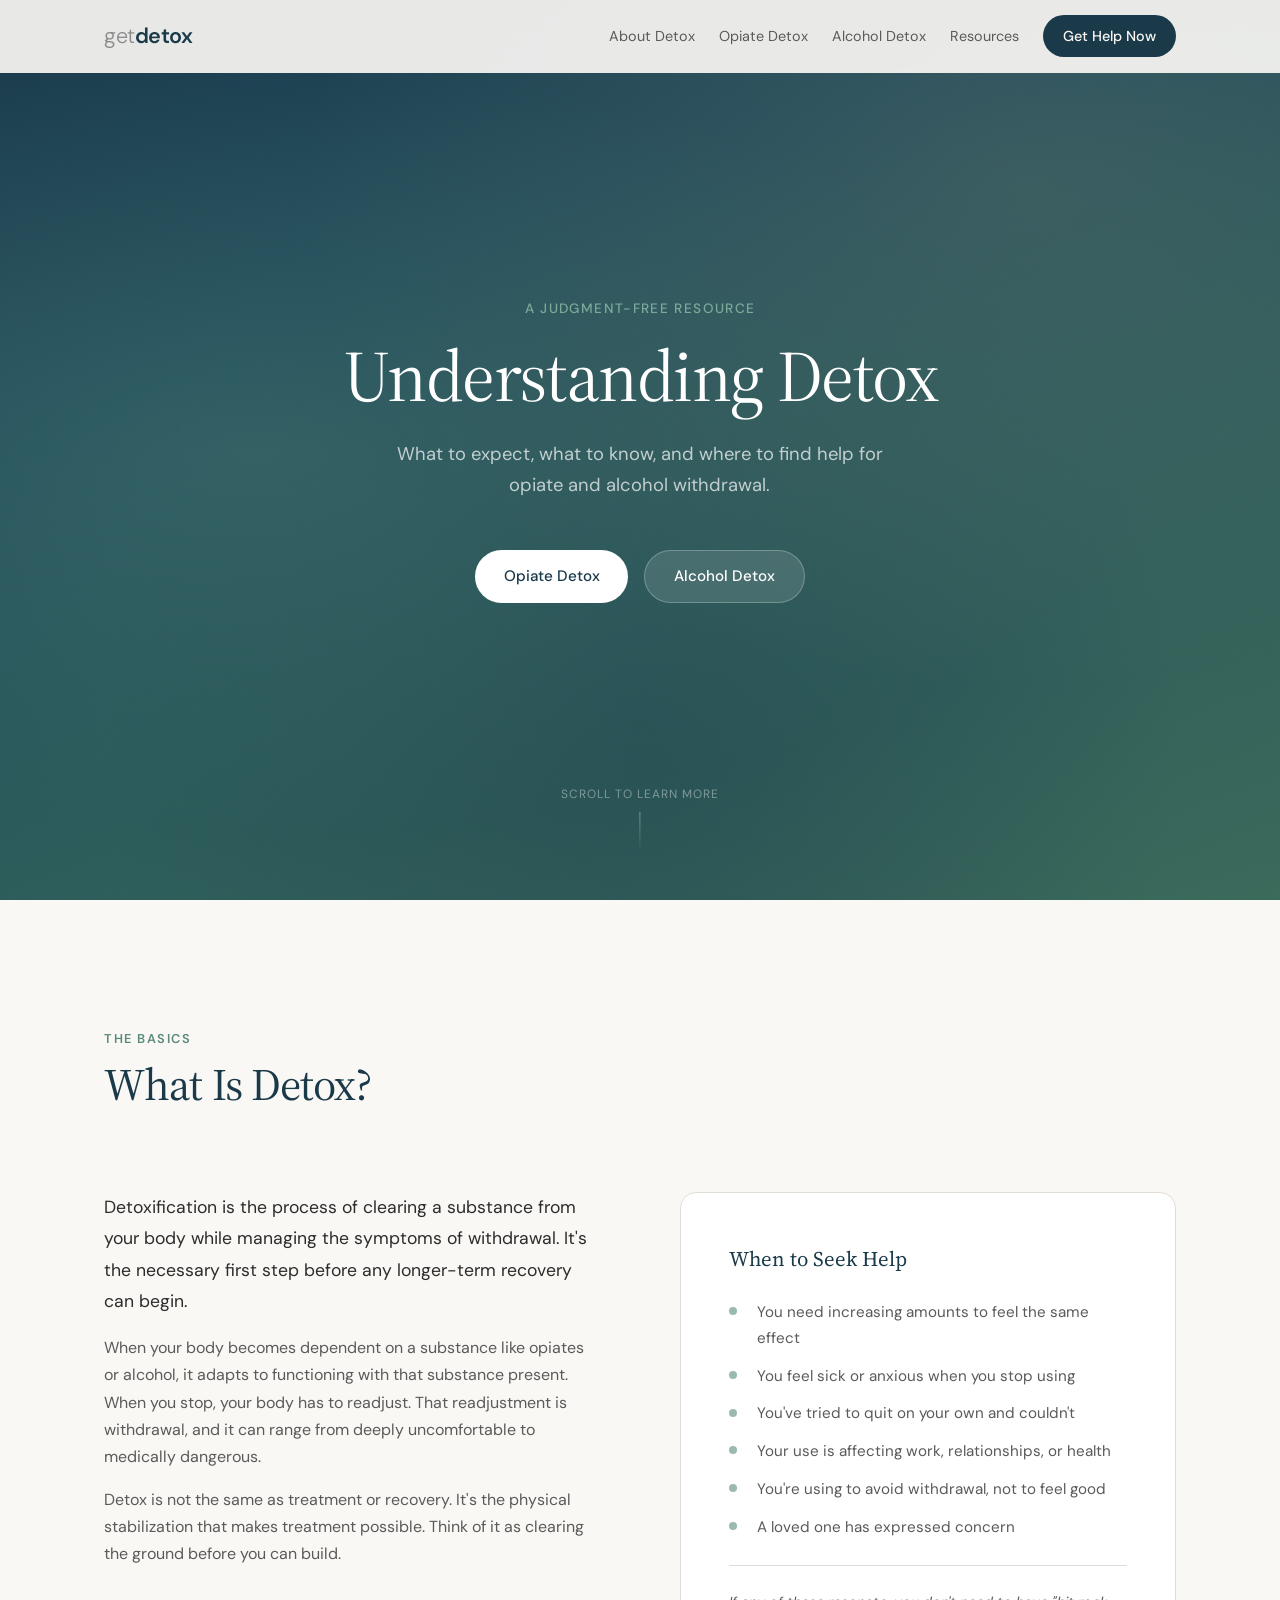
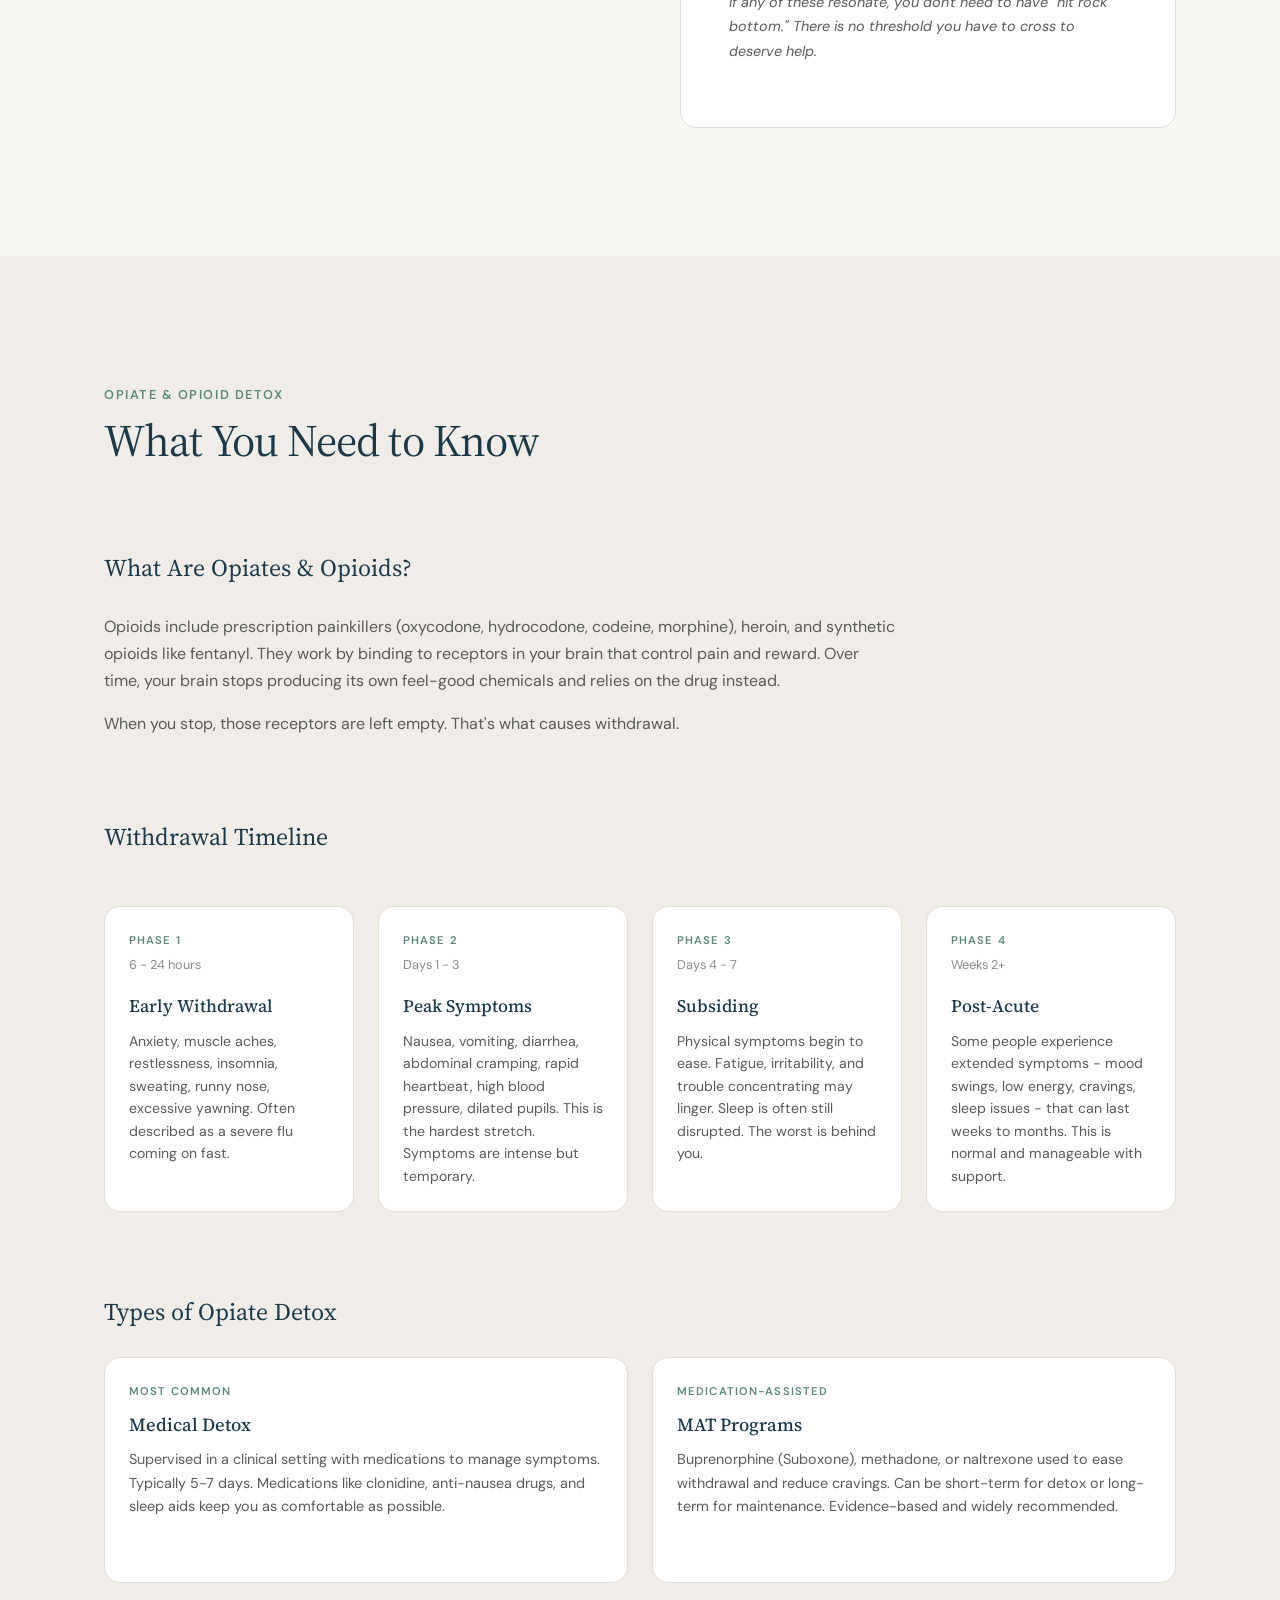
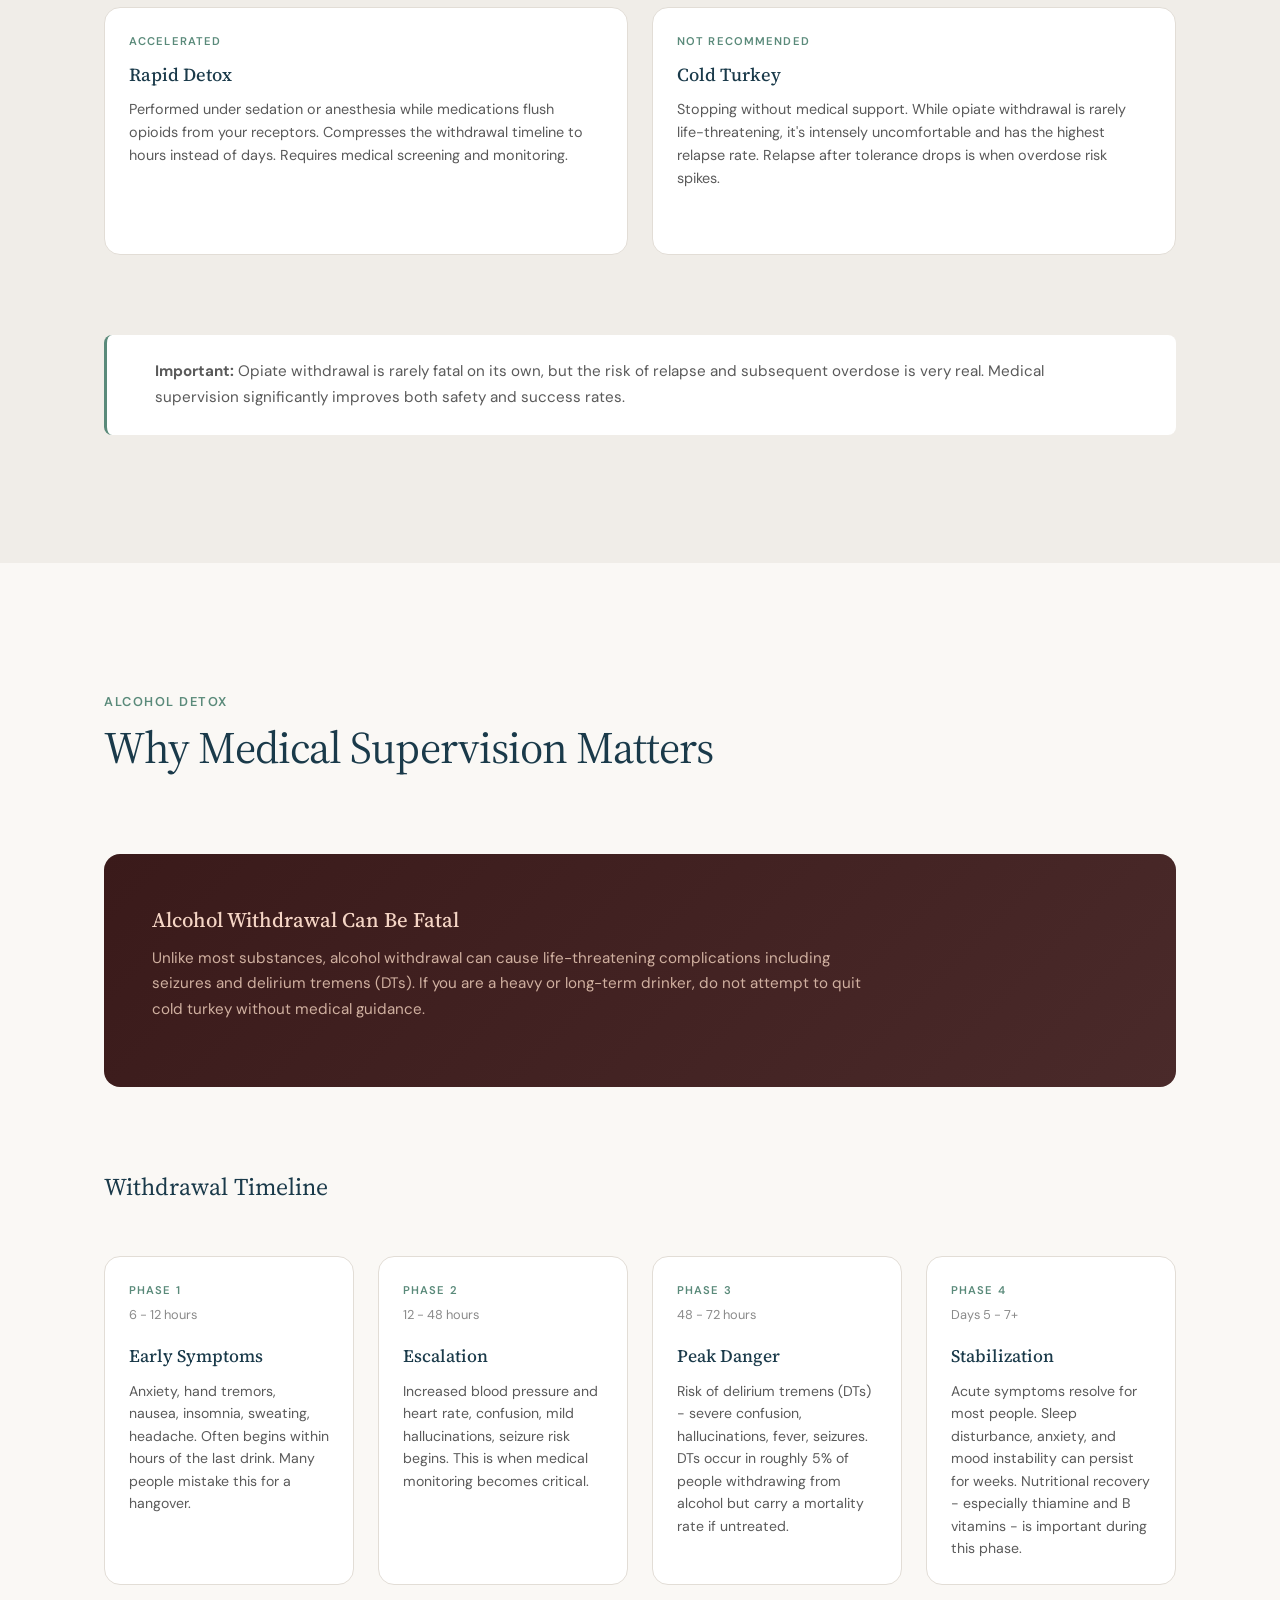
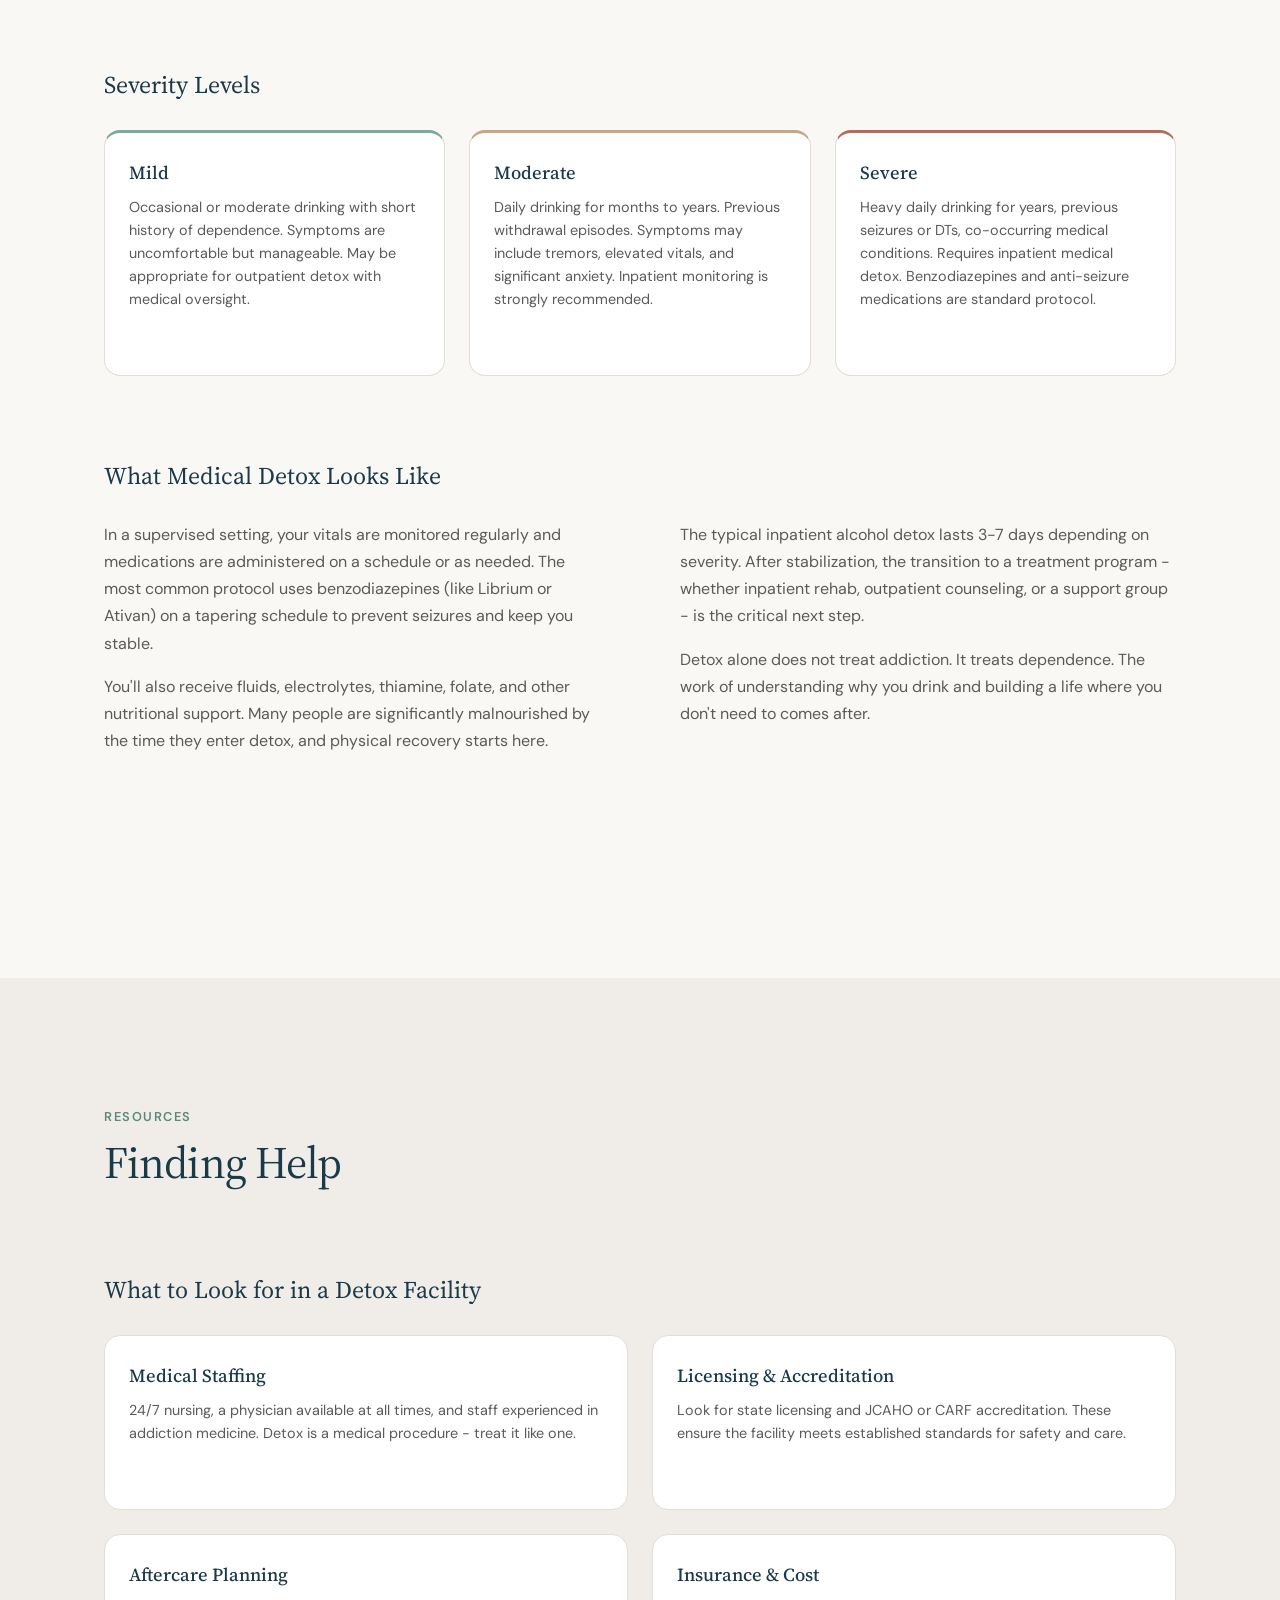
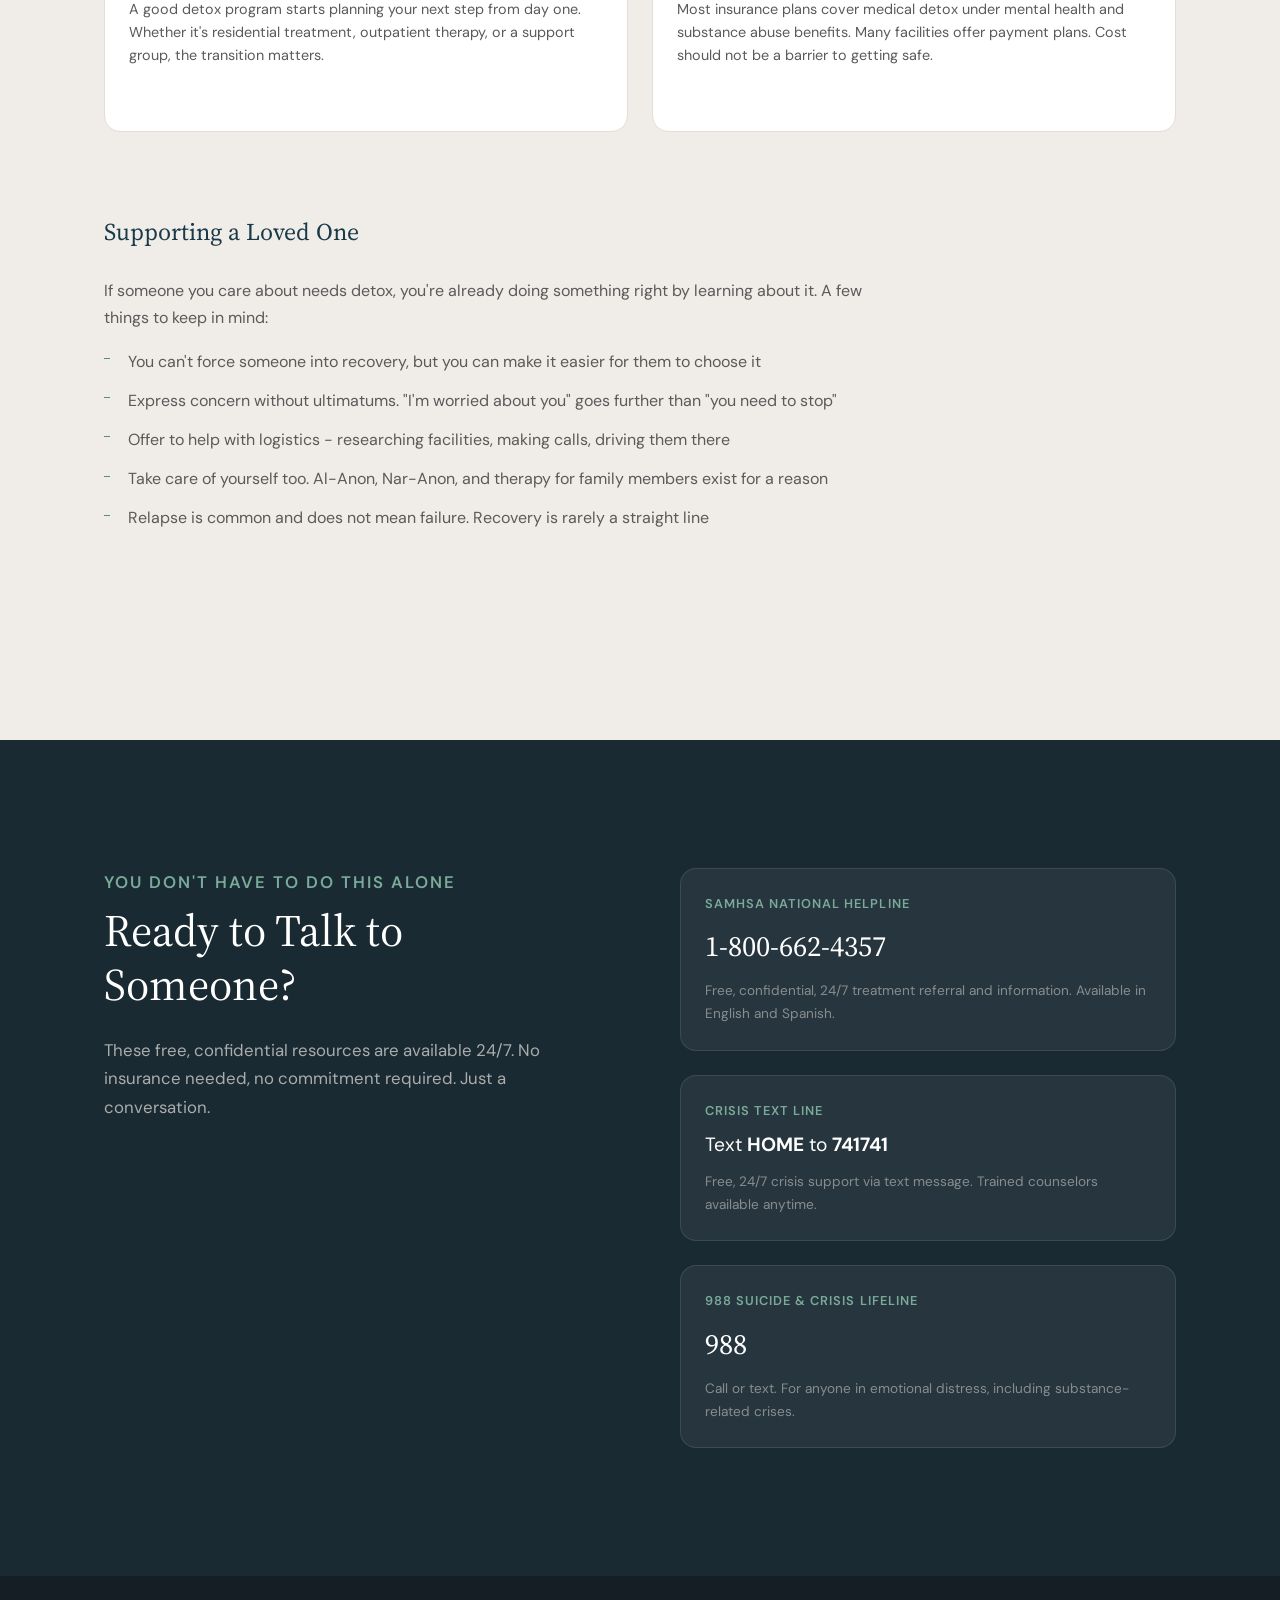
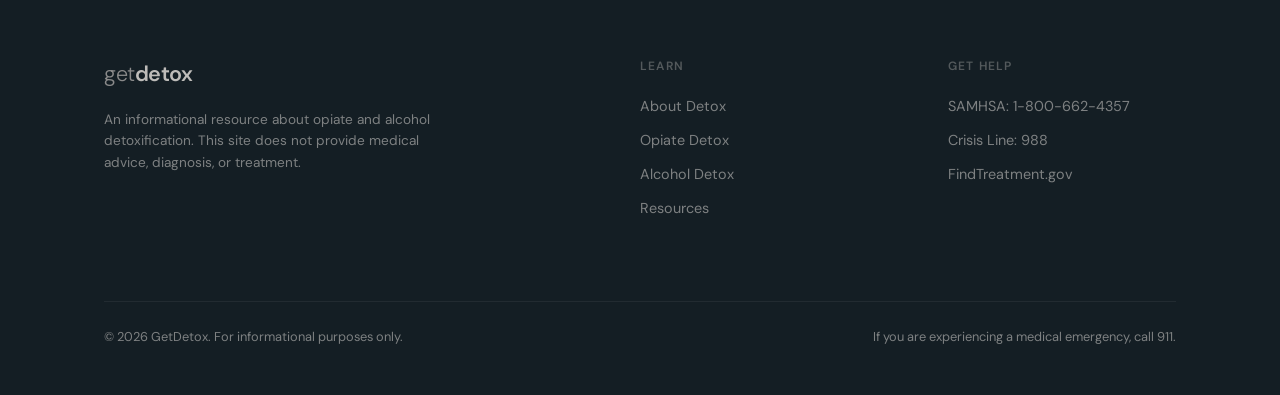
==== GetDetox/Website/index.html @ af20e37b "Add GetDetox informational site - opiate and alcohol detox resource Single-page static site with wit" ====
<!DOCTYPE html>
<html lang="en">
<head>
  <meta charset="UTF-8">
  <meta name="viewport" content="width=device-width, initial-scale=1.0">
  <title>GetDetox - Understanding Opiate & Alcohol Detoxification</title>
  <meta name="description" content="A judgment-free resource for understanding opiate and alcohol detox. Learn what to expect, withdrawal timelines, treatment options, and when to seek help.">
  <link rel="preconnect" href="https://fonts.googleapis.com">
  <link rel="preconnect" href="https://fonts.gstatic.com" crossorigin>
  <link href="https://fonts.googleapis.com/css2?family=DM+Sans:ital,opsz,wght@0,9..40,300..700;1,9..40,300..700&family=Source+Serif+4:ital,opsz,wght@0,8..60,300..700;1,8..60,300..700&display=swap" rel="stylesheet">
  <link rel="stylesheet" href="styles.css">
</head>
<body>

  <!-- Navigation -->
  <nav class="nav" id="nav">
    <div class="nav-inner">
      <a href="#hero" class="nav-logo">get<span>detox</span></a>
      <button class="nav-toggle" id="navToggle" aria-label="Toggle menu">
        <span></span><span></span><span></span>
      </button>
      <div class="nav-links" id="navLinks">
        <a href="#about">About Detox</a>
        <a href="#opiate">Opiate Detox</a>
        <a href="#alcohol">Alcohol Detox</a>
        <a href="#resources">Resources</a>
        <a href="#help" class="nav-cta">Get Help Now</a>
      </div>
    </div>
  </nav>

  <!-- Hero -->
  <section class="hero" id="hero">
    <div class="hero-overlay"></div>
    <div class="hero-content">
      <p class="hero-tag">A judgment-free resource</p>
      <h1>Understanding Detox</h1>
      <p class="hero-sub">What to expect, what to know, and where to find help for opiate and alcohol withdrawal.</p>
      <div class="hero-actions">
        <a href="#opiate" class="btn btn-primary">Opiate Detox</a>
        <a href="#alcohol" class="btn btn-secondary">Alcohol Detox</a>
      </div>
    </div>
    <div class="hero-scroll">
      <span>Scroll to learn more</span>
      <div class="scroll-indicator"></div>
    </div>
  </section>

  <!-- About -->
  <section class="section" id="about">
    <div class="container">
      <div class="section-header">
        <p class="section-tag">The Basics</p>
        <h2>What Is Detox?</h2>
      </div>
      <div class="two-col">
        <div class="col-text">
          <p class="lead">Detoxification is the process of clearing a substance from your body while managing the symptoms of withdrawal. It's the necessary first step before any longer-term recovery can begin.</p>
          <p>When your body becomes dependent on a substance like opiates or alcohol, it adapts to functioning with that substance present. When you stop, your body has to readjust. That readjustment is withdrawal, and it can range from deeply uncomfortable to medically dangerous.</p>
          <p>Detox is not the same as treatment or recovery. It's the physical stabilization that makes treatment possible. Think of it as clearing the ground before you can build.</p>
        </div>
        <div class="col-text">
          <div class="info-card">
            <h3>When to Seek Help</h3>
            <ul class="check-list">
              <li>You need increasing amounts to feel the same effect</li>
              <li>You feel sick or anxious when you stop using</li>
              <li>You've tried to quit on your own and couldn't</li>
              <li>Your use is affecting work, relationships, or health</li>
              <li>You're using to avoid withdrawal, not to feel good</li>
              <li>A loved one has expressed concern</li>
            </ul>
            <p class="info-note">If any of these resonate, you don't need to have "hit rock bottom." There is no threshold you have to cross to deserve help.</p>
          </div>
        </div>
      </div>
    </div>
  </section>

  <!-- Opiate Detox -->
  <section class="section section-alt" id="opiate">
    <div class="container">
      <div class="section-header">
        <p class="section-tag">Opiate &amp; Opioid Detox</p>
        <h2>What You Need to Know</h2>
      </div>

      <div class="content-block">
        <h3>What Are Opiates &amp; Opioids?</h3>
        <p>Opioids include prescription painkillers (oxycodone, hydrocodone, codeine, morphine), heroin, and synthetic opioids like fentanyl. They work by binding to receptors in your brain that control pain and reward. Over time, your brain stops producing its own feel-good chemicals and relies on the drug instead.</p>
        <p>When you stop, those receptors are left empty. That's what causes withdrawal.</p>
      </div>

      <!-- Timeline -->
      <div class="timeline">
        <h3>Withdrawal Timeline</h3>
        <div class="timeline-grid">
          <div class="timeline-item">
            <div class="timeline-phase">Phase 1</div>
            <div class="timeline-time">6 - 24 hours</div>
            <h4>Early Withdrawal</h4>
            <p>Anxiety, muscle aches, restlessness, insomnia, sweating, runny nose, excessive yawning. Often described as a severe flu coming on fast.</p>
          </div>
          <div class="timeline-item">
            <div class="timeline-phase">Phase 2</div>
            <div class="timeline-time">Days 1 - 3</div>
            <h4>Peak Symptoms</h4>
            <p>Nausea, vomiting, diarrhea, abdominal cramping, rapid heartbeat, high blood pressure, dilated pupils. This is the hardest stretch. Symptoms are intense but temporary.</p>
          </div>
          <div class="timeline-item">
            <div class="timeline-phase">Phase 3</div>
            <div class="timeline-time">Days 4 - 7</div>
            <h4>Subsiding</h4>
            <p>Physical symptoms begin to ease. Fatigue, irritability, and trouble concentrating may linger. Sleep is often still disrupted. The worst is behind you.</p>
          </div>
          <div class="timeline-item">
            <div class="timeline-phase">Phase 4</div>
            <div class="timeline-time">Weeks 2+</div>
            <h4>Post-Acute</h4>
            <p>Some people experience extended symptoms - mood swings, low energy, cravings, sleep issues - that can last weeks to months. This is normal and manageable with support.</p>
          </div>
        </div>
      </div>

      <!-- Types of Detox -->
      <div class="content-block">
        <h3>Types of Opiate Detox</h3>
        <div class="card-grid">
          <div class="card">
            <div class="card-label">Most Common</div>
            <h4>Medical Detox</h4>
            <p>Supervised in a clinical setting with medications to manage symptoms. Typically 5-7 days. Medications like clonidine, anti-nausea drugs, and sleep aids keep you as comfortable as possible.</p>
          </div>
          <div class="card">
            <div class="card-label">Medication-Assisted</div>
            <h4>MAT Programs</h4>
            <p>Buprenorphine (Suboxone), methadone, or naltrexone used to ease withdrawal and reduce cravings. Can be short-term for detox or long-term for maintenance. Evidence-based and widely recommended.</p>
          </div>
          <div class="card">
            <div class="card-label">Accelerated</div>
            <h4>Rapid Detox</h4>
            <p>Performed under sedation or anesthesia while medications flush opioids from your receptors. Compresses the withdrawal timeline to hours instead of days. Requires medical screening and monitoring.</p>
          </div>
          <div class="card">
            <div class="card-label">Not Recommended</div>
            <h4>Cold Turkey</h4>
            <p>Stopping without medical support. While opiate withdrawal is rarely life-threatening, it's intensely uncomfortable and has the highest relapse rate. Relapse after tolerance drops is when overdose risk spikes.</p>
          </div>
        </div>
      </div>

      <div class="callout">
        <p><strong>Important:</strong> Opiate withdrawal is rarely fatal on its own, but the risk of relapse and subsequent overdose is very real. Medical supervision significantly improves both safety and success rates.</p>
      </div>
    </div>
  </section>

  <!-- Alcohol Detox -->
  <section class="section" id="alcohol">
    <div class="container">
      <div class="section-header">
        <p class="section-tag">Alcohol Detox</p>
        <h2>Why Medical Supervision Matters</h2>
      </div>

      <div class="content-block">
        <div class="warning-banner">
          <h3>Alcohol Withdrawal Can Be Fatal</h3>
          <p>Unlike most substances, alcohol withdrawal can cause life-threatening complications including seizures and delirium tremens (DTs). If you are a heavy or long-term drinker, do not attempt to quit cold turkey without medical guidance.</p>
        </div>
      </div>

      <!-- Timeline -->
      <div class="timeline">
        <h3>Withdrawal Timeline</h3>
        <div class="timeline-grid">
          <div class="timeline-item">
            <div class="timeline-phase">Phase 1</div>
            <div class="timeline-time">6 - 12 hours</div>
            <h4>Early Symptoms</h4>
            <p>Anxiety, hand tremors, nausea, insomnia, sweating, headache. Often begins within hours of the last drink. Many people mistake this for a hangover.</p>
          </div>
          <div class="timeline-item">
            <div class="timeline-phase">Phase 2</div>
            <div class="timeline-time">12 - 48 hours</div>
            <h4>Escalation</h4>
            <p>Increased blood pressure and heart rate, confusion, mild hallucinations, seizure risk begins. This is when medical monitoring becomes critical.</p>
          </div>
          <div class="timeline-item">
            <div class="timeline-phase">Phase 3</div>
            <div class="timeline-time">48 - 72 hours</div>
            <h4>Peak Danger</h4>
            <p>Risk of delirium tremens (DTs) - severe confusion, hallucinations, fever, seizures. DTs occur in roughly 5% of people withdrawing from alcohol but carry a mortality rate if untreated.</p>
          </div>
          <div class="timeline-item">
            <div class="timeline-phase">Phase 4</div>
            <div class="timeline-time">Days 5 - 7+</div>
            <h4>Stabilization</h4>
            <p>Acute symptoms resolve for most people. Sleep disturbance, anxiety, and mood instability can persist for weeks. Nutritional recovery - especially thiamine and B vitamins - is important during this phase.</p>
          </div>
        </div>
      </div>

      <!-- Severity -->
      <div class="content-block">
        <h3>Severity Levels</h3>
        <div class="card-grid three-col">
          <div class="card card-mild">
            <h4>Mild</h4>
            <p>Occasional or moderate drinking with short history of dependence. Symptoms are uncomfortable but manageable. May be appropriate for outpatient detox with medical oversight.</p>
          </div>
          <div class="card card-moderate">
            <h4>Moderate</h4>
            <p>Daily drinking for months to years. Previous withdrawal episodes. Symptoms may include tremors, elevated vitals, and significant anxiety. Inpatient monitoring is strongly recommended.</p>
          </div>
          <div class="card card-severe">
            <h4>Severe</h4>
            <p>Heavy daily drinking for years, previous seizures or DTs, co-occurring medical conditions. Requires inpatient medical detox. Benzodiazepines and anti-seizure medications are standard protocol.</p>
          </div>
        </div>
      </div>

      <div class="content-block">
        <h3>What Medical Detox Looks Like</h3>
        <div class="two-col">
          <div class="col-text">
            <p>In a supervised setting, your vitals are monitored regularly and medications are administered on a schedule or as needed. The most common protocol uses benzodiazepines (like Librium or Ativan) on a tapering schedule to prevent seizures and keep you stable.</p>
            <p>You'll also receive fluids, electrolytes, thiamine, folate, and other nutritional support. Many people are significantly malnourished by the time they enter detox, and physical recovery starts here.</p>
          </div>
          <div class="col-text">
            <p>The typical inpatient alcohol detox lasts 3-7 days depending on severity. After stabilization, the transition to a treatment program - whether inpatient rehab, outpatient counseling, or a support group - is the critical next step.</p>
            <p>Detox alone does not treat addiction. It treats dependence. The work of understanding why you drink and building a life where you don't need to comes after.</p>
          </div>
        </div>
      </div>
    </div>
  </section>

  <!-- Resources -->
  <section class="section section-alt" id="resources">
    <div class="container">
      <div class="section-header">
        <p class="section-tag">Resources</p>
        <h2>Finding Help</h2>
      </div>

      <div class="content-block">
        <h3>What to Look for in a Detox Facility</h3>
        <div class="card-grid two-col">
          <div class="card">
            <h4>Medical Staffing</h4>
            <p>24/7 nursing, a physician available at all times, and staff experienced in addiction medicine. Detox is a medical procedure - treat it like one.</p>
          </div>
          <div class="card">
            <h4>Licensing &amp; Accreditation</h4>
            <p>Look for state licensing and JCAHO or CARF accreditation. These ensure the facility meets established standards for safety and care.</p>
          </div>
          <div class="card">
            <h4>Aftercare Planning</h4>
            <p>A good detox program starts planning your next step from day one. Whether it's residential treatment, outpatient therapy, or a support group, the transition matters.</p>
          </div>
          <div class="card">
            <h4>Insurance &amp; Cost</h4>
            <p>Most insurance plans cover medical detox under mental health and substance abuse benefits. Many facilities offer payment plans. Cost should not be a barrier to getting safe.</p>
          </div>
        </div>
      </div>

      <div class="content-block">
        <h3>Supporting a Loved One</h3>
        <p>If someone you care about needs detox, you're already doing something right by learning about it. A few things to keep in mind:</p>
        <ul class="styled-list">
          <li>You can't force someone into recovery, but you can make it easier for them to choose it</li>
          <li>Express concern without ultimatums. "I'm worried about you" goes further than "you need to stop"</li>
          <li>Offer to help with logistics - researching facilities, making calls, driving them there</li>
          <li>Take care of yourself too. Al-Anon, Nar-Anon, and therapy for family members exist for a reason</li>
          <li>Relapse is common and does not mean failure. Recovery is rarely a straight line</li>
        </ul>
      </div>
    </div>
  </section>

  <!-- Get Help -->
  <section class="section section-dark" id="help">
    <div class="container">
      <div class="help-grid">
        <div class="help-content">
          <p class="section-tag">You Don't Have to Do This Alone</p>
          <h2>Ready to Talk to Someone?</h2>
          <p>These free, confidential resources are available 24/7. No insurance needed, no commitment required. Just a conversation.</p>
        </div>
        <div class="help-cards">
          <div class="help-card">
            <h3>SAMHSA National Helpline</h3>
            <a href="tel:18006624357" class="help-phone">1-800-662-4357</a>
            <p>Free, confidential, 24/7 treatment referral and information. Available in English and Spanish.</p>
          </div>
          <div class="help-card">
            <h3>Crisis Text Line</h3>
            <p class="help-action">Text <strong>HOME</strong> to <strong>741741</strong></p>
            <p>Free, 24/7 crisis support via text message. Trained counselors available anytime.</p>
          </div>
          <div class="help-card">
            <h3>988 Suicide &amp; Crisis Lifeline</h3>
            <a href="tel:988" class="help-phone">988</a>
            <p>Call or text. For anyone in emotional distress, including substance-related crises.</p>
          </div>
        </div>
      </div>
    </div>
  </section>

  <!-- Footer -->
  <footer class="footer">
    <div class="container">
      <div class="footer-inner">
        <div class="footer-brand">
          <a href="#hero" class="nav-logo">get<span>detox</span></a>
          <p>An informational resource about opiate and alcohol detoxification. This site does not provide medical advice, diagnosis, or treatment.</p>
        </div>
        <div class="footer-links">
          <h4>Learn</h4>
          <a href="#about">About Detox</a>
          <a href="#opiate">Opiate Detox</a>
          <a href="#alcohol">Alcohol Detox</a>
          <a href="#resources">Resources</a>
        </div>
        <div class="footer-links">
          <h4>Get Help</h4>
          <a href="tel:18006624357">SAMHSA: 1-800-662-4357</a>
          <a href="tel:988">Crisis Line: 988</a>
          <a href="https://findtreatment.gov" target="_blank" rel="noopener">FindTreatment.gov</a>
        </div>
      </div>
      <div class="footer-bottom">
        <p>&copy; 2026 GetDetox. For informational purposes only.</p>
        <p>If you are experiencing a medical emergency, call 911.</p>
      </div>
    </div>
  </footer>

  <script src="script.js"></script>
</body>
</html>
---- GetDetox/Website/styles.css ----
/* ========================================
   GetDetox - Styles
   ======================================== */

:root {
  --color-primary: #1a3a4a;
  --color-primary-light: #245266;
  --color-accent: #5a8a7a;
  --color-accent-light: #7aaa9a;
  --color-warm: #c4a882;
  --color-warm-light: #dbc4a8;
  --color-bg: #faf8f5;
  --color-bg-alt: #f0ede8;
  --color-surface: #ffffff;
  --color-text: #2c2c2c;
  --color-text-light: #5a5a5a;
  --color-text-muted: #8a8a8a;
  --color-border: #e2ddd6;
  --color-dark-bg: #1a2a32;
  --color-dark-text: #e8e4df;

  --font-body: 'DM Sans', -apple-system, BlinkMacSystemFont, sans-serif;
  --font-display: 'Source Serif 4', Georgia, serif;

  --space-xs: 0.5rem;
  --space-sm: 1rem;
  --space-md: 1.5rem;
  --space-lg: 3rem;
  --space-xl: 5rem;
  --space-2xl: 8rem;

  --radius: 8px;
  --radius-lg: 16px;
  --transition: 0.3s ease;
}

/* ---- Reset & Base ---- */

*, *::before, *::after {
  margin: 0;
  padding: 0;
  box-sizing: border-box;
}

html {
  scroll-behavior: smooth;
  scroll-padding-top: 80px;
}

body {
  font-family: var(--font-body);
  font-size: 16px;
  line-height: 1.7;
  color: var(--color-text);
  background: var(--color-bg);
  -webkit-font-smoothing: antialiased;
}

img { max-width: 100%; display: block; }
a { color: inherit; text-decoration: none; }
ul { list-style: none; }

.container {
  max-width: 1120px;
  margin: 0 auto;
  padding: 0 var(--space-md);
}

/* ---- Navigation ---- */

.nav {
  position: fixed;
  top: 0;
  left: 0;
  right: 0;
  z-index: 100;
  background: rgba(250, 248, 245, 0.92);
  backdrop-filter: blur(20px);
  -webkit-backdrop-filter: blur(20px);
  border-bottom: 1px solid transparent;
  transition: border-color var(--transition), background var(--transition);
}

.nav.scrolled {
  border-bottom-color: var(--color-border);
}

.nav-inner {
  max-width: 1120px;
  margin: 0 auto;
  padding: 0 var(--space-md);
  display: flex;
  align-items: center;
  justify-content: space-between;
  height: 72px;
}

.nav-logo {
  font-family: var(--font-body);
  font-size: 1.35rem;
  font-weight: 300;
  letter-spacing: -0.02em;
  color: var(--color-text-muted);
}

.nav-logo span {
  font-weight: 600;
  color: var(--color-primary);
}

.nav-links {
  display: flex;
  align-items: center;
  gap: var(--space-md);
}

.nav-links a {
  font-size: 0.9rem;
  font-weight: 400;
  color: var(--color-text-light);
  transition: color var(--transition);
  white-space: nowrap;
}

.nav-links a:hover {
  color: var(--color-primary);
}

.nav-cta {
  background: var(--color-primary);
  color: var(--color-bg) !important;
  padding: 0.55rem 1.25rem;
  border-radius: 100px;
  font-weight: 500 !important;
  transition: background var(--transition), transform var(--transition) !important;
}

.nav-cta:hover {
  background: var(--color-primary-light) !important;
  transform: translateY(-1px);
}

.nav-toggle {
  display: none;
  flex-direction: column;
  gap: 5px;
  background: none;
  border: none;
  cursor: pointer;
  padding: 4px;
}

.nav-toggle span {
  display: block;
  width: 24px;
  height: 2px;
  background: var(--color-text);
  border-radius: 2px;
  transition: transform var(--transition), opacity var(--transition);
}

/* ---- Hero ---- */

.hero {
  position: relative;
  min-height: 100vh;
  display: flex;
  flex-direction: column;
  justify-content: center;
  align-items: center;
  text-align: center;
  padding: var(--space-2xl) var(--space-md);
  background: linear-gradient(160deg, #1a3a4a 0%, #1e4a5a 30%, #2a5a5a 60%, #3a6a5a 100%);
  overflow: hidden;
}

.hero::before {
  content: '';
  position: absolute;
  inset: 0;
  background:
    radial-gradient(ellipse at 20% 50%, rgba(90, 138, 122, 0.3) 0%, transparent 60%),
    radial-gradient(ellipse at 80% 20%, rgba(196, 168, 130, 0.15) 0%, transparent 50%),
    radial-gradient(ellipse at 50% 80%, rgba(26, 58, 74, 0.4) 0%, transparent 60%);
}

.hero-overlay {
  position: absolute;
  inset: 0;
  background: url("data:image/svg+xml,%3Csvg viewBox='0 0 400 400' xmlns='http://www.w3.org/2000/svg'%3E%3Cfilter id='noise'%3E%3CfeTurbulence type='fractalNoise' baseFrequency='0.9' numOctaves='4' stitchTiles='stitch'/%3E%3C/filter%3E%3Crect width='100%25' height='100%25' filter='url(%23noise)' opacity='0.03'/%3E%3C/svg%3E");
  opacity: 0.5;
}

.hero-content {
  position: relative;
  max-width: 680px;
}

.hero-tag {
  font-size: 0.85rem;
  font-weight: 500;
  letter-spacing: 0.1em;
  text-transform: uppercase;
  color: var(--color-accent-light);
  margin-bottom: var(--space-sm);
}

.hero h1 {
  font-family: var(--font-display);
  font-size: clamp(2.8rem, 6vw, 4.5rem);
  font-weight: 400;
  line-height: 1.1;
  color: #ffffff;
  margin-bottom: var(--space-md);
  letter-spacing: -0.02em;
}

.hero-sub {
  font-size: 1.15rem;
  line-height: 1.7;
  color: rgba(255, 255, 255, 0.7);
  margin-bottom: var(--space-lg);
  max-width: 540px;
  margin-left: auto;
  margin-right: auto;
}

.hero-actions {
  display: flex;
  gap: var(--space-sm);
  justify-content: center;
  flex-wrap: wrap;
}

.hero-scroll {
  position: absolute;
  bottom: var(--space-lg);
  left: 50%;
  transform: translateX(-50%);
  display: flex;
  flex-direction: column;
  align-items: center;
  gap: var(--space-xs);
}

.hero-scroll span {
  font-size: 0.75rem;
  letter-spacing: 0.08em;
  text-transform: uppercase;
  color: rgba(255, 255, 255, 0.4);
}

.scroll-indicator {
  width: 1px;
  height: 40px;
  background: linear-gradient(to bottom, rgba(255,255,255,0.4), transparent);
  animation: scrollPulse 2s ease-in-out infinite;
}

@keyframes scrollPulse {
  0%, 100% { opacity: 0.4; transform: scaleY(1); }
  50% { opacity: 1; transform: scaleY(1.2); }
}

/* ---- Buttons ---- */

.btn {
  display: inline-flex;
  align-items: center;
  padding: 0.8rem 1.8rem;
  border-radius: 100px;
  font-size: 0.95rem;
  font-weight: 500;
  transition: all var(--transition);
  cursor: pointer;
  border: none;
}

.btn-primary {
  background: #ffffff;
  color: var(--color-primary);
}

.btn-primary:hover {
  background: var(--color-bg);
  transform: translateY(-2px);
  box-shadow: 0 8px 24px rgba(0,0,0,0.15);
}

.btn-secondary {
  background: rgba(255,255,255,0.12);
  color: #ffffff;
  border: 1px solid rgba(255,255,255,0.25);
}

.btn-secondary:hover {
  background: rgba(255,255,255,0.2);
  transform: translateY(-2px);
}

/* ---- Sections ---- */

.section {
  padding: var(--space-2xl) 0;
}

.section-alt {
  background: var(--color-bg-alt);
}

.section-dark {
  background: var(--color-dark-bg);
  color: var(--color-dark-text);
}

.section-header {
  margin-bottom: var(--space-xl);
}

.section-tag {
  font-size: 0.8rem;
  font-weight: 600;
  letter-spacing: 0.12em;
  text-transform: uppercase;
  color: var(--color-accent);
  margin-bottom: var(--space-xs);
}

.section-dark .section-tag {
  color: var(--color-accent-light);
}

.section-header h2 {
  font-family: var(--font-display);
  font-size: clamp(2rem, 4vw, 2.8rem);
  font-weight: 400;
  line-height: 1.2;
  letter-spacing: -0.02em;
  color: var(--color-primary);
}

.section-dark .section-header h2 {
  color: #ffffff;
}

/* ---- Content Blocks ---- */

.content-block {
  margin-bottom: var(--space-xl);
}

.content-block h3 {
  font-family: var(--font-display);
  font-size: 1.5rem;
  font-weight: 400;
  color: var(--color-primary);
  margin-bottom: var(--space-md);
}

.content-block p {
  color: var(--color-text-light);
  margin-bottom: var(--space-sm);
  max-width: 72ch;
}

.lead {
  font-size: 1.1rem;
  line-height: 1.8;
  color: var(--color-text) !important;
}

/* ---- Two Column ---- */

.two-col {
  display: grid;
  grid-template-columns: 1fr 1fr;
  gap: var(--space-xl);
  align-items: start;
}

.col-text p {
  color: var(--color-text-light);
  margin-bottom: var(--space-sm);
}

/* ---- Info Card ---- */

.info-card {
  background: var(--color-surface);
  border: 1px solid var(--color-border);
  border-radius: var(--radius-lg);
  padding: var(--space-lg);
}

.info-card h3 {
  font-family: var(--font-display);
  font-size: 1.3rem;
  font-weight: 400;
  color: var(--color-primary);
  margin-bottom: var(--space-md);
}

.check-list li {
  position: relative;
  padding-left: 1.75rem;
  margin-bottom: 0.75rem;
  color: var(--color-text-light);
  font-size: 0.95rem;
}

.check-list li::before {
  content: '';
  position: absolute;
  left: 0;
  top: 0.45rem;
  width: 8px;
  height: 8px;
  border-radius: 50%;
  background: var(--color-accent);
  opacity: 0.6;
}

.info-note {
  margin-top: var(--space-md);
  padding-top: var(--space-md);
  border-top: 1px solid var(--color-border);
  font-size: 0.9rem;
  font-style: italic;
  color: var(--color-text-muted);
}

/* ---- Timeline ---- */

.timeline {
  margin-bottom: var(--space-xl);
}

.timeline h3 {
  font-family: var(--font-display);
  font-size: 1.5rem;
  font-weight: 400;
  color: var(--color-primary);
  margin-bottom: var(--space-lg);
}

.timeline-grid {
  display: grid;
  grid-template-columns: repeat(4, 1fr);
  gap: var(--space-md);
}

.timeline-item {
  position: relative;
  padding: var(--space-md);
  background: var(--color-surface);
  border: 1px solid var(--color-border);
  border-radius: var(--radius-lg);
  transition: transform var(--transition), box-shadow var(--transition);
}

.timeline-item:hover {
  transform: translateY(-4px);
  box-shadow: 0 12px 32px rgba(0, 0, 0, 0.06);
}

.timeline-phase {
  font-size: 0.7rem;
  font-weight: 600;
  letter-spacing: 0.1em;
  text-transform: uppercase;
  color: var(--color-accent);
  margin-bottom: 0.25rem;
}

.timeline-time {
  font-size: 0.8rem;
  color: var(--color-text-muted);
  margin-bottom: var(--space-sm);
}

.timeline-item h4 {
  font-family: var(--font-display);
  font-size: 1.1rem;
  font-weight: 500;
  color: var(--color-primary);
  margin-bottom: var(--space-xs);
}

.timeline-item p {
  font-size: 0.88rem;
  color: var(--color-text-light);
  line-height: 1.6;
}

/* ---- Cards ---- */

.card-grid {
  display: grid;
  grid-template-columns: repeat(2, 1fr);
  gap: var(--space-md);
}

.card-grid.three-col {
  grid-template-columns: repeat(3, 1fr);
}

.card-grid.two-col {
  grid-template-columns: repeat(2, 1fr);
}

.card {
  background: var(--color-surface);
  border: 1px solid var(--color-border);
  border-radius: var(--radius-lg);
  padding: var(--space-md) var(--space-md) var(--space-lg);
  transition: transform var(--transition), box-shadow var(--transition);
}

.card:hover {
  transform: translateY(-4px);
  box-shadow: 0 12px 32px rgba(0, 0, 0, 0.06);
}

.card-label {
  font-size: 0.7rem;
  font-weight: 600;
  letter-spacing: 0.1em;
  text-transform: uppercase;
  color: var(--color-accent);
  margin-bottom: var(--space-xs);
}

.card h4 {
  font-family: var(--font-display);
  font-size: 1.15rem;
  font-weight: 500;
  color: var(--color-primary);
  margin-bottom: var(--space-xs);
}

.card p {
  font-size: 0.9rem;
  color: var(--color-text-light);
  line-height: 1.6;
}

/* Severity card accents */
.card-mild { border-top: 3px solid var(--color-accent-light); }
.card-moderate { border-top: 3px solid var(--color-warm); }
.card-severe { border-top: 3px solid #b56a5a; }

/* ---- Callout ---- */

.callout {
  background: var(--color-surface);
  border-left: 3px solid var(--color-accent);
  border-radius: var(--radius);
  padding: var(--space-md) var(--space-lg);
  margin-top: var(--space-lg);
}

.callout p {
  font-size: 0.95rem;
  color: var(--color-text-light);
  line-height: 1.7;
}

/* ---- Warning Banner ---- */

.warning-banner {
  background: linear-gradient(135deg, #3a1a1a, #4a2a2a);
  border-radius: var(--radius-lg);
  padding: var(--space-lg);
  color: #f0d0c0;
}

.warning-banner h3 {
  font-family: var(--font-display);
  font-size: 1.3rem;
  font-weight: 500;
  color: #f5d5c5;
  margin-bottom: var(--space-xs);
}

.warning-banner p {
  font-size: 0.95rem;
  line-height: 1.7;
  color: #d0b0a0;
}

/* ---- Styled List ---- */

.styled-list li {
  position: relative;
  padding-left: 1.5rem;
  margin-bottom: 0.75rem;
  color: var(--color-text-light);
}

.styled-list li::before {
  content: '';
  position: absolute;
  left: 0;
  top: 0.65rem;
  width: 6px;
  height: 1px;
  background: var(--color-accent);
}

/* ---- Help Section ---- */

.help-grid {
  display: grid;
  grid-template-columns: 1fr 1fr;
  gap: var(--space-xl);
  align-items: start;
}

.help-content h2 {
  font-family: var(--font-display);
  font-size: clamp(2rem, 4vw, 2.8rem);
  font-weight: 400;
  line-height: 1.2;
  color: #ffffff;
  margin-bottom: var(--space-md);
}

.help-content p {
  color: rgba(232, 228, 223, 0.7);
  font-size: 1.05rem;
  line-height: 1.7;
}

.help-cards {
  display: flex;
  flex-direction: column;
  gap: var(--space-md);
}

.help-card {
  background: rgba(255, 255, 255, 0.06);
  border: 1px solid rgba(255, 255, 255, 0.1);
  border-radius: var(--radius-lg);
  padding: var(--space-md);
}

.help-card h3 {
  font-size: 0.8rem;
  font-weight: 600;
  letter-spacing: 0.08em;
  text-transform: uppercase;
  color: var(--color-accent-light);
  margin-bottom: var(--space-xs);
}

.help-phone {
  display: block;
  font-family: var(--font-display);
  font-size: 1.8rem;
  font-weight: 400;
  color: #ffffff;
  margin-bottom: var(--space-xs);
  transition: color var(--transition);
}

.help-phone:hover {
  color: var(--color-accent-light);
}

.help-action {
  font-size: 1.2rem;
  color: #ffffff !important;
  margin-bottom: var(--space-xs) !important;
}

.help-card > p:last-child {
  font-size: 0.85rem;
  color: rgba(232, 228, 223, 0.5);
}

/* ---- Footer ---- */

.footer {
  background: #141e24;
  padding: var(--space-xl) 0 var(--space-lg);
  color: rgba(232, 228, 223, 0.5);
}

.footer-inner {
  display: grid;
  grid-template-columns: 2fr 1fr 1fr;
  gap: var(--space-xl);
  margin-bottom: var(--space-xl);
}

.footer-brand .nav-logo {
  display: inline-block;
  margin-bottom: var(--space-sm);
}

.footer-brand .nav-logo span {
  color: rgba(232, 228, 223, 0.8);
}

.footer-brand p {
  font-size: 0.85rem;
  line-height: 1.6;
  max-width: 360px;
}

.footer-links {
  display: flex;
  flex-direction: column;
  gap: 0.6rem;
}

.footer-links h4 {
  font-size: 0.75rem;
  font-weight: 600;
  letter-spacing: 0.1em;
  text-transform: uppercase;
  color: rgba(232, 228, 223, 0.3);
  margin-bottom: var(--space-xs);
}

.footer-links a {
  font-size: 0.9rem;
  color: rgba(232, 228, 223, 0.5);
  transition: color var(--transition);
}

.footer-links a:hover {
  color: rgba(232, 228, 223, 0.9);
}

.footer-bottom {
  border-top: 1px solid rgba(255, 255, 255, 0.06);
  padding-top: var(--space-md);
  display: flex;
  justify-content: space-between;
  font-size: 0.8rem;
}

/* ---- Animations ---- */

.fade-up {
  opacity: 0;
  transform: translateY(24px);
  transition: opacity 0.6s ease, transform 0.6s ease;
}

.fade-up.visible {
  opacity: 1;
  transform: translateY(0);
}

/* ---- Responsive ---- */

@media (max-width: 900px) {
  .timeline-grid {
    grid-template-columns: repeat(2, 1fr);
  }

  .card-grid.three-col {
    grid-template-columns: repeat(2, 1fr);
  }

  .help-grid {
    grid-template-columns: 1fr;
    gap: var(--space-lg);
  }

  .footer-inner {
    grid-template-columns: 1fr 1fr;
    gap: var(--space-lg);
  }

  .footer-brand {
    grid-column: 1 / -1;
  }
}

@media (max-width: 680px) {
  .nav-links {
    display: none;
    position: absolute;
    top: 72px;
    left: 0;
    right: 0;
    background: rgba(250, 248, 245, 0.98);
    backdrop-filter: blur(20px);
    flex-direction: column;
    padding: var(--space-md);
    border-bottom: 1px solid var(--color-border);
    gap: 0;
  }

  .nav-links.open {
    display: flex;
  }

  .nav-links a {
    padding: 0.75rem 0;
    border-bottom: 1px solid var(--color-border);
    width: 100%;
  }

  .nav-links a:last-child {
    border-bottom: none;
    margin-top: var(--space-xs);
    text-align: center;
  }

  .nav-toggle {
    display: flex;
  }

  .nav-toggle.open span:nth-child(1) {
    transform: rotate(45deg) translate(5px, 5px);
  }

  .nav-toggle.open span:nth-child(2) {
    opacity: 0;
  }

  .nav-toggle.open span:nth-child(3) {
    transform: rotate(-45deg) translate(5px, -5px);
  }

  .two-col {
    grid-template-columns: 1fr;
    gap: var(--space-lg);
  }

  .timeline-grid {
    grid-template-columns: 1fr;
  }

  .card-grid,
  .card-grid.two-col,
  .card-grid.three-col {
    grid-template-columns: 1fr;
  }

  .hero {
    min-height: 90vh;
    padding: 8rem var(--space-md) var(--space-2xl);
  }

  .hero h1 {
    font-size: 2.4rem;
  }

  .hero-actions {
    flex-direction: column;
    align-items: center;
  }

  .btn {
    width: 100%;
    justify-content: center;
    max-width: 280px;
  }

  .footer-inner {
    grid-template-columns: 1fr;
  }

  .footer-bottom {
    flex-direction: column;
    gap: 0.5rem;
    text-align: center;
  }

  .section {
    padding: var(--space-xl) 0;
  }
}
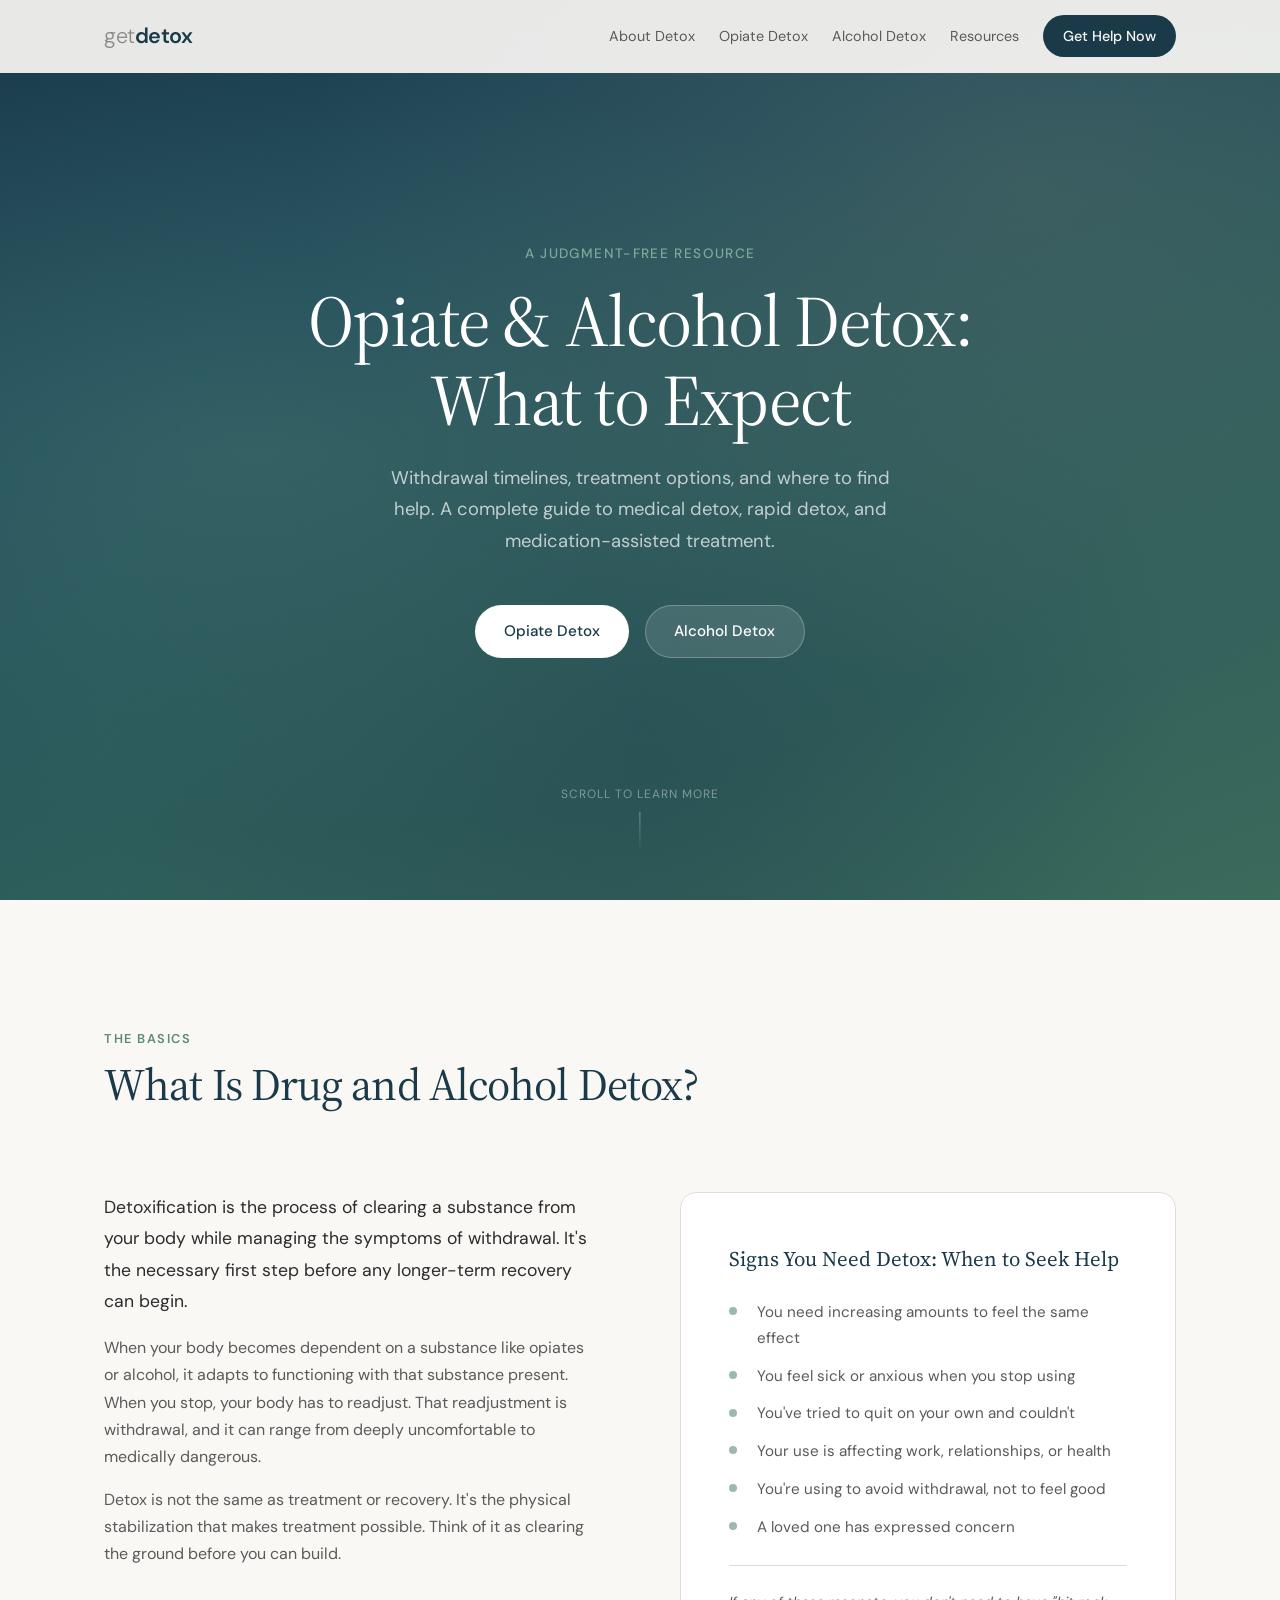
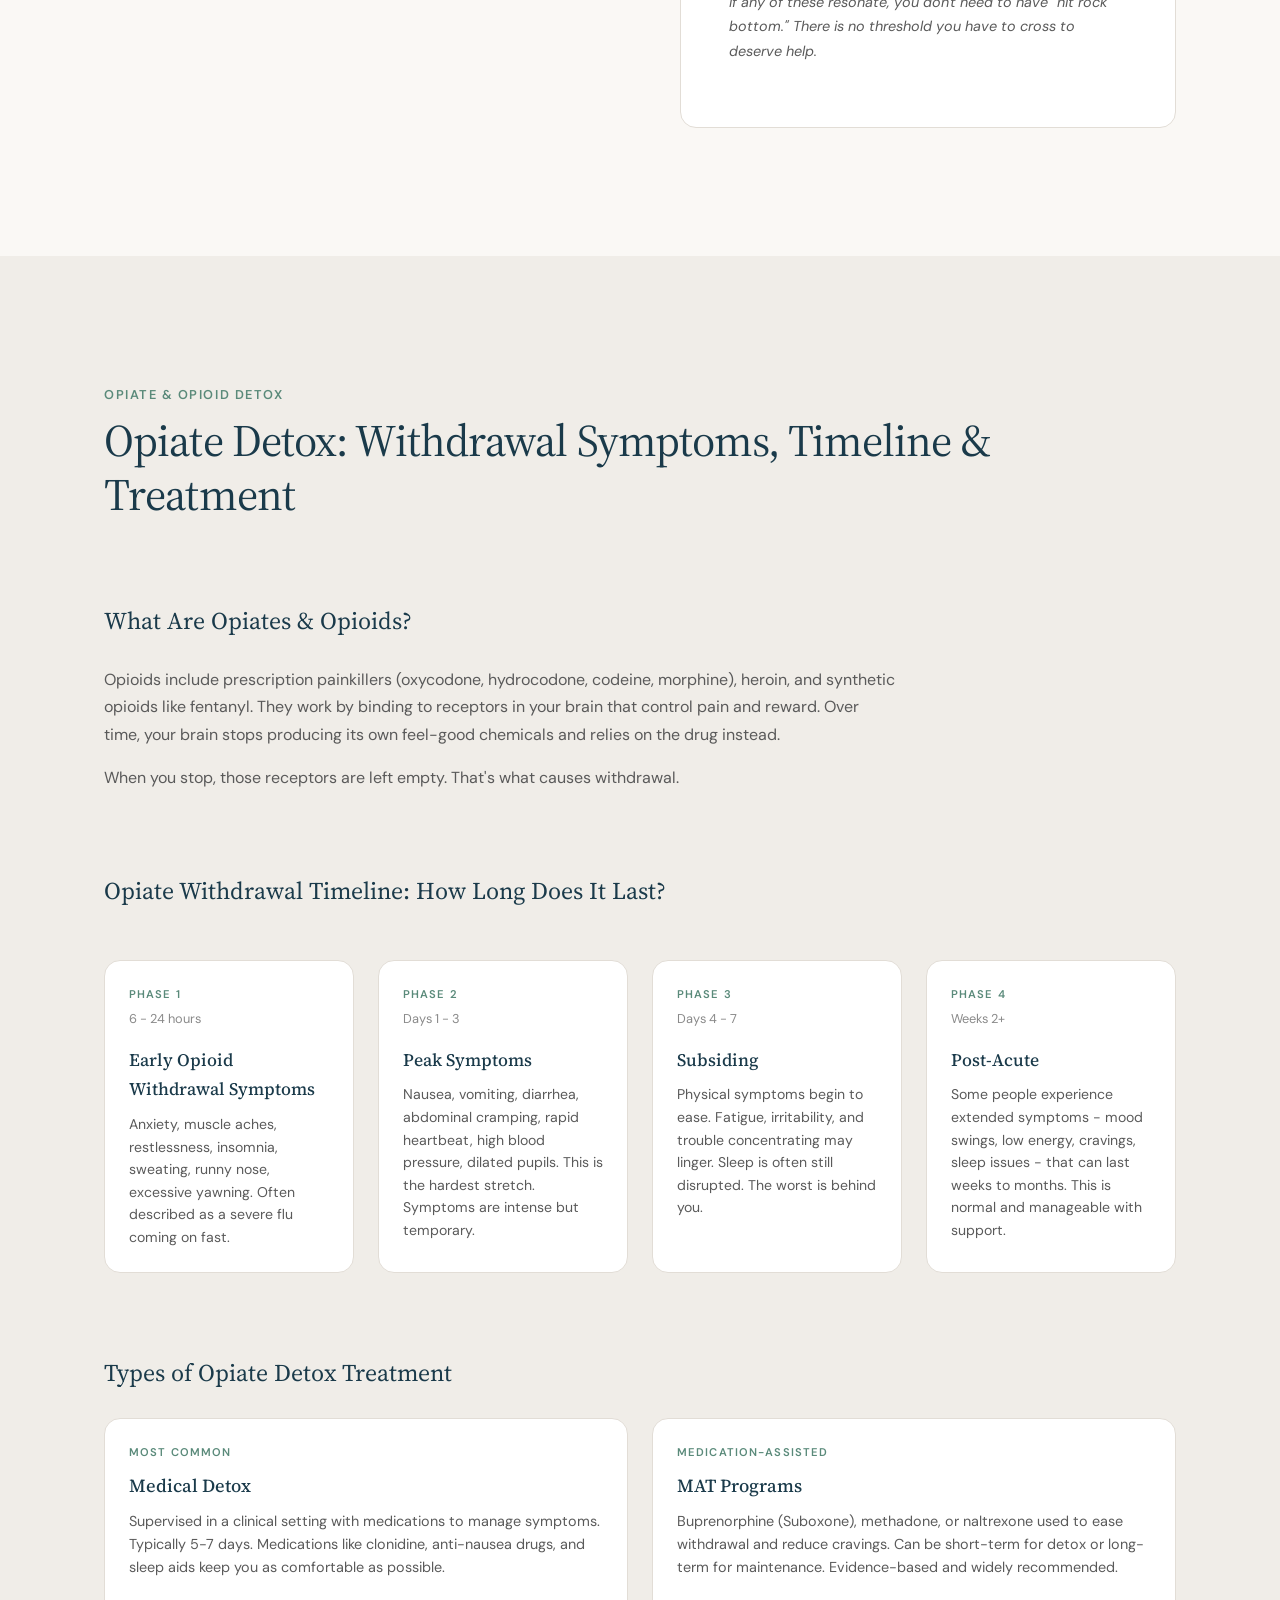
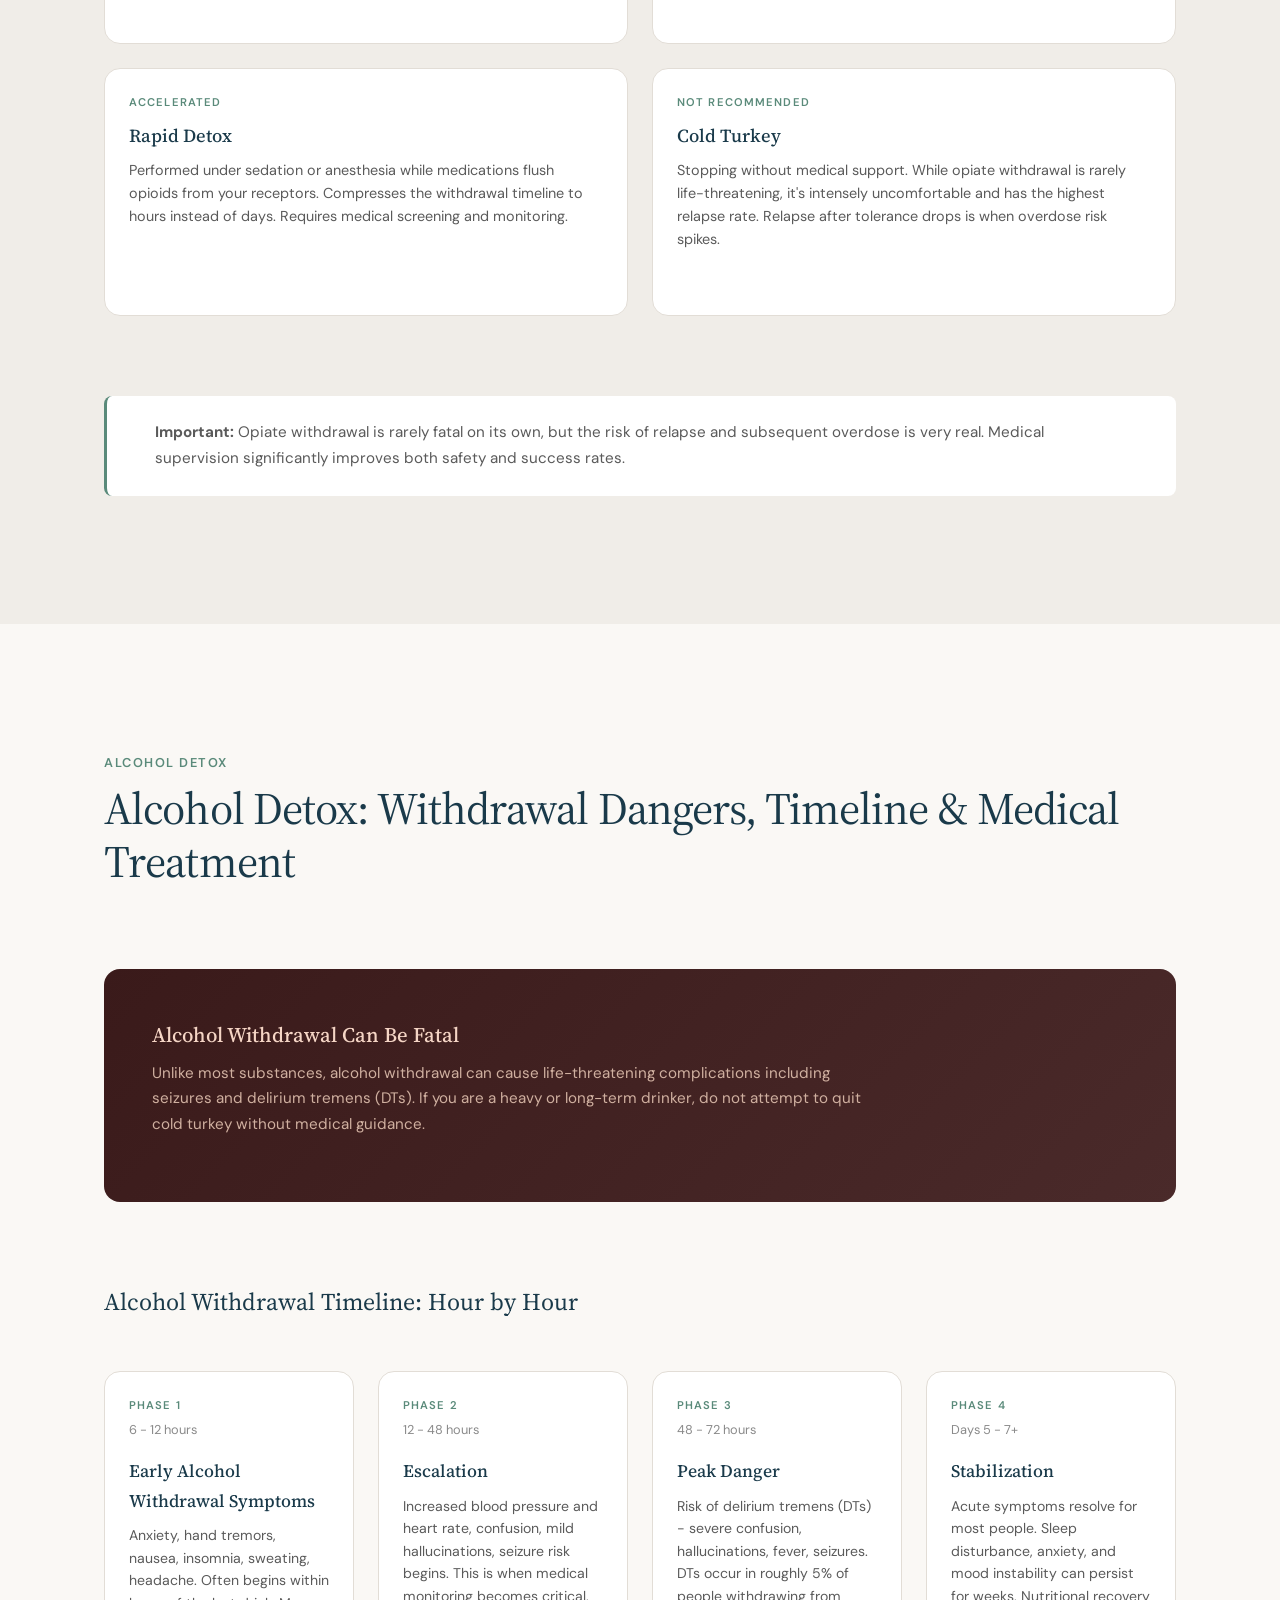
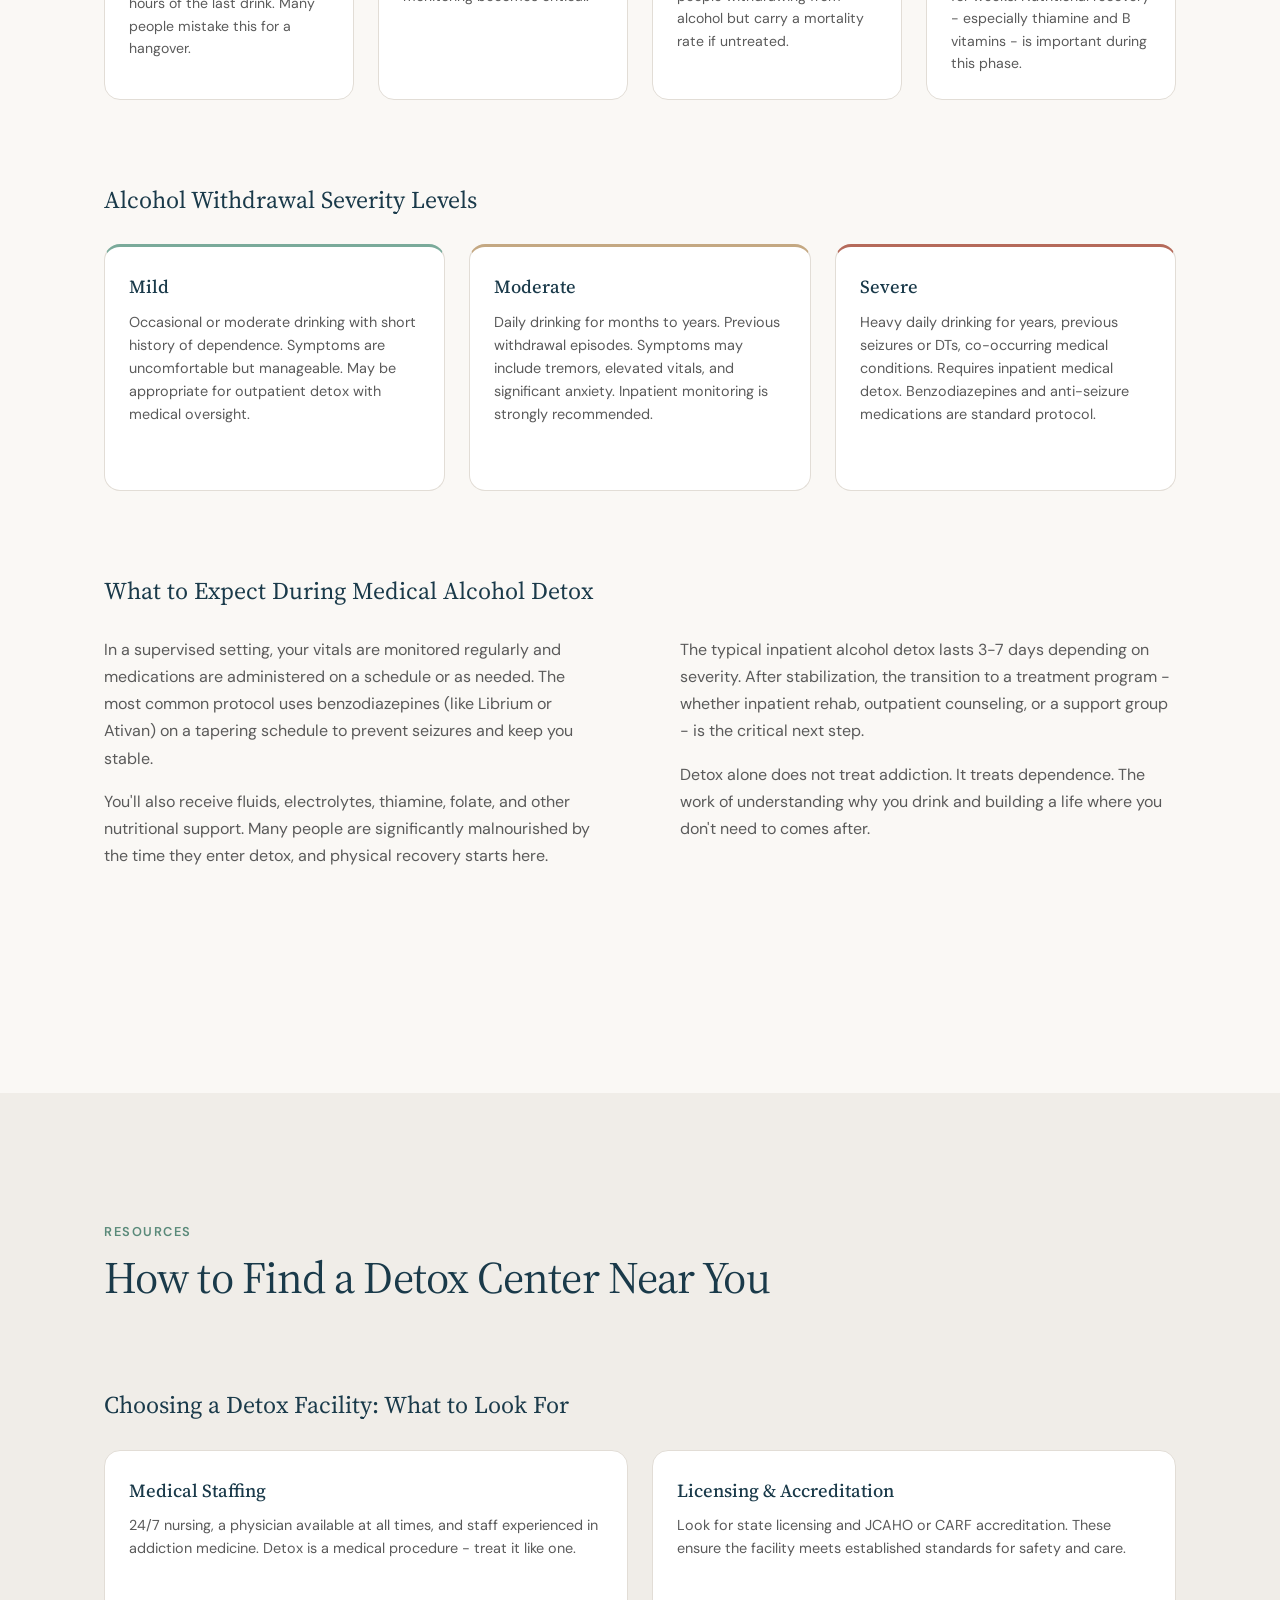
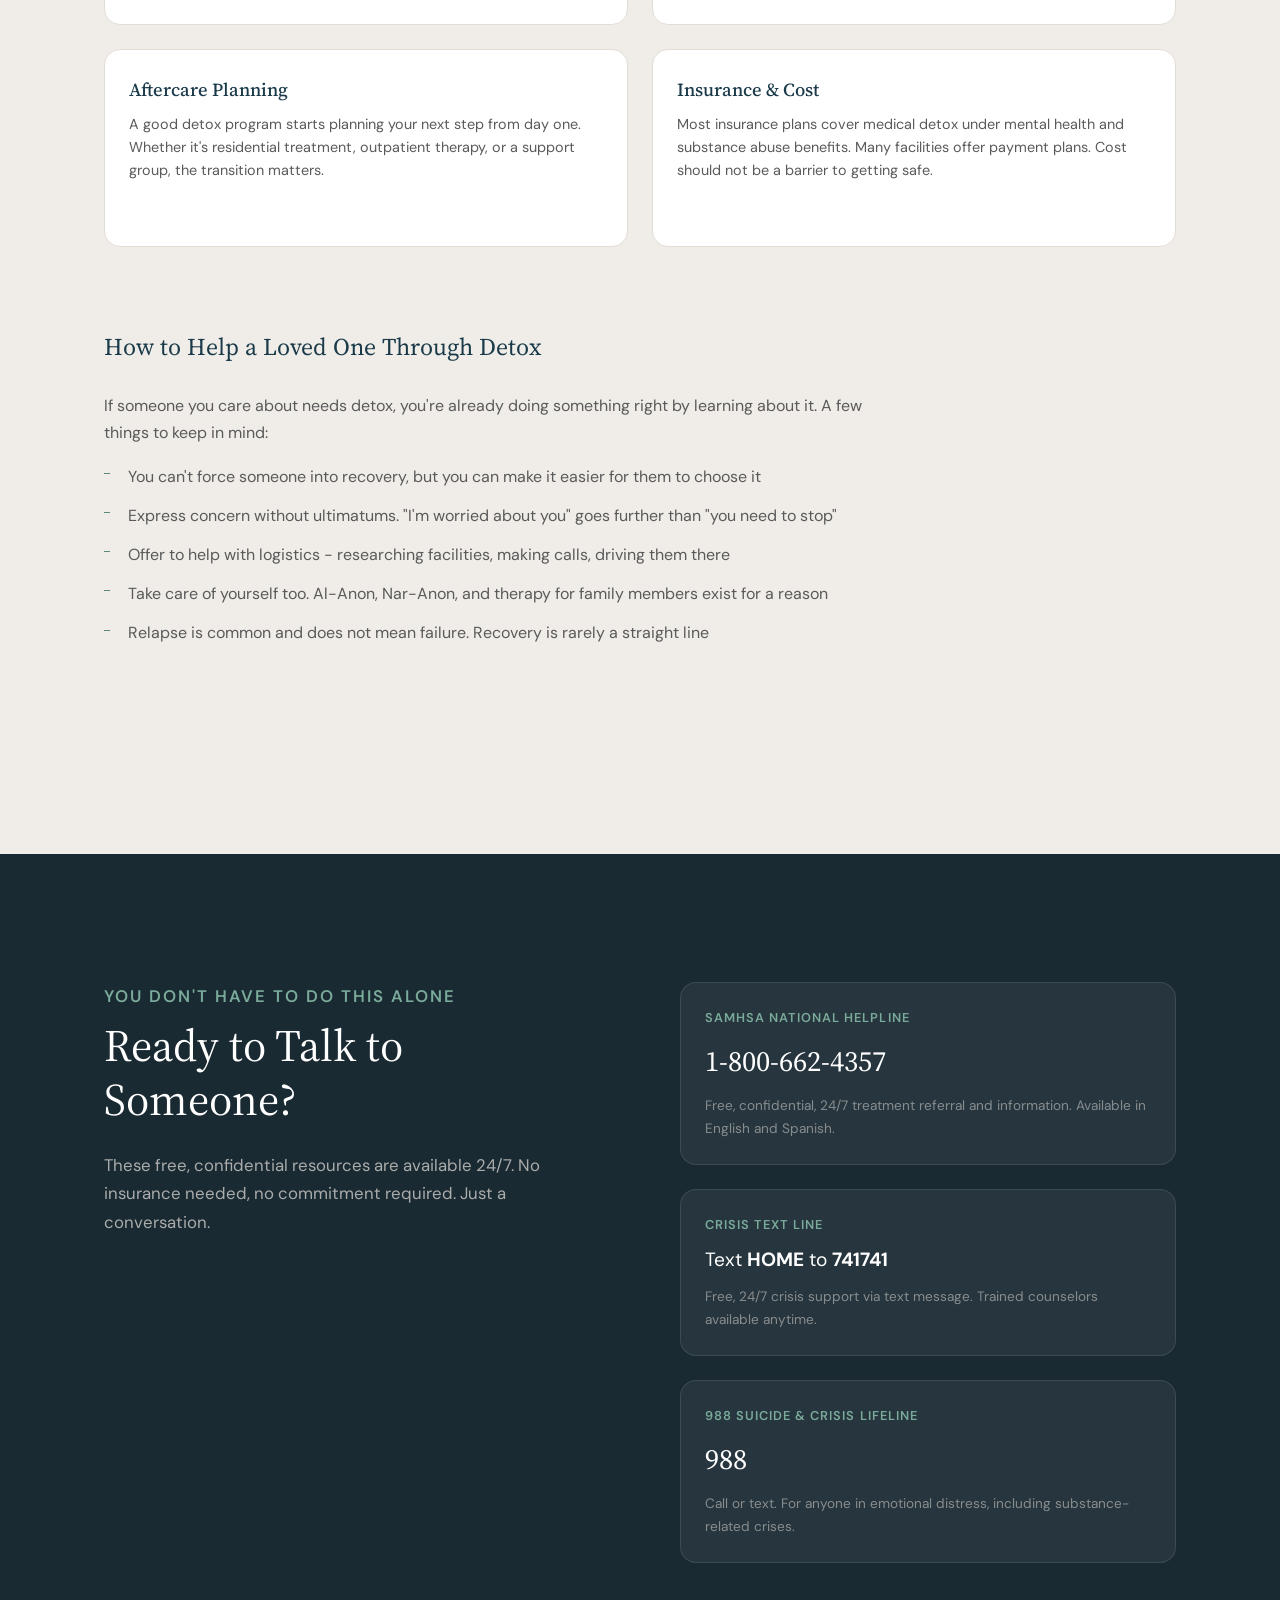
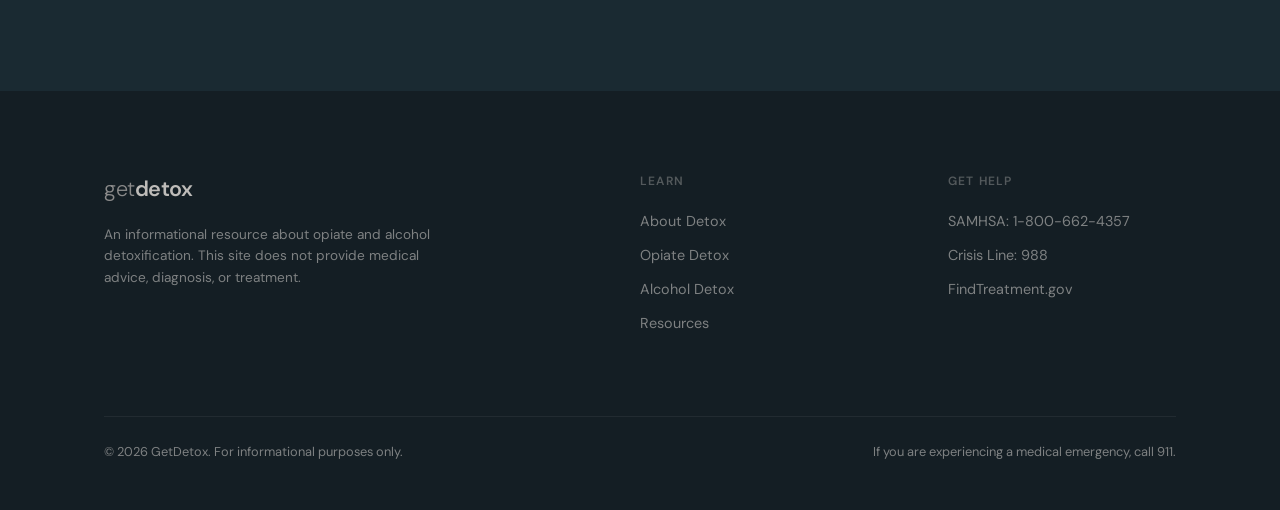
==== commit 06a6016f: "SEO overhaul: structured data, keyword-optimized headings, meta tags, sitemap - Added FAQPage schema" ====
--- a/GetDetox/Website/index.html
+++ b/GetDetox/Website/index.html
@@ -3,8 +3,160 @@
 <head>
   <meta charset="UTF-8">
   <meta name="viewport" content="width=device-width, initial-scale=1.0">
-  <title>GetDetox - Understanding Opiate & Alcohol Detoxification</title>
-  <meta name="description" content="A judgment-free resource for understanding opiate and alcohol detox. Learn what to expect, withdrawal timelines, treatment options, and when to seek help.">
+
+  <!-- Primary SEO -->
+  <title>Opiate & Alcohol Detox Guide - Withdrawal Timelines, Treatment Options | GetDetox</title>
+  <meta name="description" content="Complete guide to opiate and alcohol detox. Understand withdrawal symptoms, timelines, medical detox vs rapid detox, MAT programs, and how to find a detox center near you. Free resources available 24/7.">
+  <meta name="keywords" content="detox, opiate detox, opioid detox, alcohol detox, drug detox, rapid detox, medical detox, withdrawal symptoms, withdrawal timeline, opioid withdrawal, alcohol withdrawal, heroin detox, fentanyl detox, prescription painkiller detox, Suboxone, methadone, MAT, medication-assisted treatment, detox center, detox facility, substance abuse treatment, addiction treatment, get detox, getdetox">
+  <link rel="canonical" href="https://getdetox.com/">
+
+  <!-- Open Graph / Facebook -->
+  <meta property="og:type" content="website">
+  <meta property="og:url" content="https://getdetox.com/">
+  <meta property="og:title" content="Opiate & Alcohol Detox Guide - Withdrawal Timelines & Treatment Options">
+  <meta property="og:description" content="Understand opiate and alcohol withdrawal symptoms, timelines, medical detox options, and how to find help. Free, judgment-free resource available 24/7.">
+  <meta property="og:site_name" content="GetDetox">
+  <meta property="og:locale" content="en_US">
+
+  <!-- Twitter -->
+  <meta name="twitter:card" content="summary_large_image">
+  <meta name="twitter:title" content="Opiate & Alcohol Detox Guide | GetDetox">
+  <meta name="twitter:description" content="Understand withdrawal symptoms, timelines, treatment options, and how to find a detox center. Free, judgment-free resource.">
+
+  <!-- Additional SEO signals -->
+  <meta name="robots" content="index, follow, max-snippet:-1, max-image-preview:large">
+  <meta name="author" content="GetDetox">
+  <meta name="theme-color" content="#1a3a4a">
+
+  <!-- Structured Data: WebSite -->
+  <script type="application/ld+json">
+  {
+    "@context": "https://schema.org",
+    "@type": "WebSite",
+    "name": "GetDetox",
+    "url": "https://getdetox.com",
+    "description": "A comprehensive, judgment-free guide to opiate and alcohol detoxification, withdrawal timelines, treatment options, and recovery resources.",
+    "potentialAction": {
+      "@type": "SearchAction",
+      "target": "https://getdetox.com/?q={search_term_string}",
+      "query-input": "required name=search_term_string"
+    }
+  }
+  </script>
+
+  <!-- Structured Data: MedicalWebPage -->
+  <script type="application/ld+json">
+  {
+    "@context": "https://schema.org",
+    "@type": "MedicalWebPage",
+    "name": "Opiate & Alcohol Detox Guide",
+    "url": "https://getdetox.com",
+    "about": [
+      {
+        "@type": "MedicalCondition",
+        "name": "Opioid Withdrawal",
+        "associatedAnatomy": {
+          "@type": "AnatomicalSystem",
+          "name": "Nervous System"
+        }
+      },
+      {
+        "@type": "MedicalCondition",
+        "name": "Alcohol Withdrawal Syndrome"
+      }
+    ],
+    "mainContentOfPage": {
+      "@type": "WebPageElement",
+      "cssSelector": "#opiate, #alcohol"
+    },
+    "lastReviewed": "2026-03-23",
+    "medicalAudience": {
+      "@type": "MedicalAudience",
+      "audienceType": "Patient"
+    }
+  }
+  </script>
+
+  <!-- Structured Data: FAQPage (enables rich snippets in Google) -->
+  <script type="application/ld+json">
+  {
+    "@context": "https://schema.org",
+    "@type": "FAQPage",
+    "mainEntity": [
+      {
+        "@type": "Question",
+        "name": "What is detox?",
+        "acceptedAnswer": {
+          "@type": "Answer",
+          "text": "Detoxification is the process of clearing a substance from your body while managing the symptoms of withdrawal. It is the necessary first step before any longer-term recovery can begin. Detox is not the same as treatment or recovery - it is the physical stabilization that makes treatment possible."
+        }
+      },
+      {
+        "@type": "Question",
+        "name": "How long does opiate withdrawal last?",
+        "acceptedAnswer": {
+          "@type": "Answer",
+          "text": "Opiate withdrawal typically follows a 4-phase timeline: Early withdrawal begins 6-24 hours after last use with anxiety, muscle aches, and flu-like symptoms. Peak symptoms occur on days 1-3 with nausea, vomiting, and cramping. Symptoms begin subsiding on days 4-7. Some people experience post-acute withdrawal symptoms (mood swings, cravings, sleep issues) lasting weeks to months."
+        }
+      },
+      {
+        "@type": "Question",
+        "name": "Is alcohol withdrawal dangerous?",
+        "acceptedAnswer": {
+          "@type": "Answer",
+          "text": "Yes, alcohol withdrawal can be life-threatening. Unlike most substances, alcohol withdrawal can cause seizures and delirium tremens (DTs), which carry a significant mortality rate if untreated. Heavy or long-term drinkers should never attempt to quit cold turkey without medical supervision."
+        }
+      },
+      {
+        "@type": "Question",
+        "name": "What is rapid detox?",
+        "acceptedAnswer": {
+          "@type": "Answer",
+          "text": "Rapid detox is an accelerated detoxification procedure performed under sedation or anesthesia while medications flush opioids from your receptors. It compresses the withdrawal timeline from days to hours. It requires thorough medical screening and continuous monitoring throughout the procedure."
+        }
+      },
+      {
+        "@type": "Question",
+        "name": "What is medication-assisted treatment (MAT)?",
+        "acceptedAnswer": {
+          "@type": "Answer",
+          "text": "Medication-assisted treatment uses FDA-approved medications like buprenorphine (Suboxone), methadone, or naltrexone to ease withdrawal symptoms and reduce cravings. MAT can be used short-term during detox or long-term for maintenance. It is evidence-based and widely recommended by addiction medicine specialists."
+        }
+      },
+      {
+        "@type": "Question",
+        "name": "How long does alcohol detox take?",
+        "acceptedAnswer": {
+          "@type": "Answer",
+          "text": "Alcohol detox typically lasts 3-7 days in an inpatient setting, depending on severity. Early symptoms begin 6-12 hours after the last drink. The most dangerous period is 48-72 hours when delirium tremens can occur. Most acute symptoms resolve by days 5-7, though sleep disturbance and anxiety may persist for weeks."
+        }
+      },
+      {
+        "@type": "Question",
+        "name": "What should I look for in a detox facility?",
+        "acceptedAnswer": {
+          "@type": "Answer",
+          "text": "Look for 24/7 medical staffing with a physician available at all times, state licensing and JCAHO or CARF accreditation, aftercare planning that begins from day one, and insurance acceptance or payment plan options. Most insurance plans cover medical detox under mental health and substance abuse benefits."
+        }
+      }
+    ]
+  }
+  </script>
+
+  <!-- Structured Data: BreadcrumbList -->
+  <script type="application/ld+json">
+  {
+    "@context": "https://schema.org",
+    "@type": "BreadcrumbList",
+    "itemListElement": [
+      { "@type": "ListItem", "position": 1, "name": "Home", "item": "https://getdetox.com" },
+      { "@type": "ListItem", "position": 2, "name": "Opiate Detox", "item": "https://getdetox.com/#opiate" },
+      { "@type": "ListItem", "position": 3, "name": "Alcohol Detox", "item": "https://getdetox.com/#alcohol" },
+      { "@type": "ListItem", "position": 4, "name": "Resources", "item": "https://getdetox.com/#resources" }
+    ]
+  }
+  </script>
+
   <link rel="preconnect" href="https://fonts.googleapis.com">
   <link rel="preconnect" href="https://fonts.gstatic.com" crossorigin>
   <link href="https://fonts.googleapis.com/css2?family=DM+Sans:ital,opsz,wght@0,9..40,300..700;1,9..40,300..700&family=Source+Serif+4:ital,opsz,wght@0,8..60,300..700;1,8..60,300..700&display=swap" rel="stylesheet">
@@ -29,13 +181,15 @@
     </div>
   </nav>
 
+  <main>
+
   <!-- Hero -->
   <section class="hero" id="hero">
     <div class="hero-overlay"></div>
     <div class="hero-content">
       <p class="hero-tag">A judgment-free resource</p>
-      <h1>Understanding Detox</h1>
-      <p class="hero-sub">What to expect, what to know, and where to find help for opiate and alcohol withdrawal.</p>
+      <h1>Opiate &amp; Alcohol Detox: What to Expect</h1>
+      <p class="hero-sub">Withdrawal timelines, treatment options, and where to find help. A complete guide to medical detox, rapid detox, and medication-assisted treatment.</p>
       <div class="hero-actions">
         <a href="#opiate" class="btn btn-primary">Opiate Detox</a>
         <a href="#alcohol" class="btn btn-secondary">Alcohol Detox</a>
@@ -52,7 +206,7 @@
     <div class="container">
       <div class="section-header">
         <p class="section-tag">The Basics</p>
-        <h2>What Is Detox?</h2>
+        <h2>What Is Drug and Alcohol Detox?</h2>
       </div>
       <div class="two-col">
         <div class="col-text">
@@ -62,7 +216,7 @@
         </div>
         <div class="col-text">
           <div class="info-card">
-            <h3>When to Seek Help</h3>
+            <h3>Signs You Need Detox: When to Seek Help</h3>
             <ul class="check-list">
               <li>You need increasing amounts to feel the same effect</li>
               <li>You feel sick or anxious when you stop using</li>
@@ -83,7 +237,7 @@
     <div class="container">
       <div class="section-header">
         <p class="section-tag">Opiate &amp; Opioid Detox</p>
-        <h2>What You Need to Know</h2>
+        <h2>Opiate Detox: Withdrawal Symptoms, Timeline &amp; Treatment</h2>
       </div>
 
       <div class="content-block">
@@ -94,12 +248,12 @@
 
       <!-- Timeline -->
       <div class="timeline">
-        <h3>Withdrawal Timeline</h3>
+        <h3>Opiate Withdrawal Timeline: How Long Does It Last?</h3>
         <div class="timeline-grid">
           <div class="timeline-item">
             <div class="timeline-phase">Phase 1</div>
             <div class="timeline-time">6 - 24 hours</div>
-            <h4>Early Withdrawal</h4>
+            <h4>Early Opioid Withdrawal Symptoms</h4>
             <p>Anxiety, muscle aches, restlessness, insomnia, sweating, runny nose, excessive yawning. Often described as a severe flu coming on fast.</p>
           </div>
           <div class="timeline-item">
@@ -125,7 +279,7 @@
 
       <!-- Types of Detox -->
       <div class="content-block">
-        <h3>Types of Opiate Detox</h3>
+        <h3>Types of Opiate Detox Treatment</h3>
         <div class="card-grid">
           <div class="card">
             <div class="card-label">Most Common</div>
@@ -161,7 +315,7 @@
     <div class="container">
       <div class="section-header">
         <p class="section-tag">Alcohol Detox</p>
-        <h2>Why Medical Supervision Matters</h2>
+        <h2>Alcohol Detox: Withdrawal Dangers, Timeline &amp; Medical Treatment</h2>
       </div>
 
       <div class="content-block">
@@ -173,12 +327,12 @@
 
       <!-- Timeline -->
       <div class="timeline">
-        <h3>Withdrawal Timeline</h3>
+        <h3>Alcohol Withdrawal Timeline: Hour by Hour</h3>
         <div class="timeline-grid">
           <div class="timeline-item">
             <div class="timeline-phase">Phase 1</div>
             <div class="timeline-time">6 - 12 hours</div>
-            <h4>Early Symptoms</h4>
+            <h4>Early Alcohol Withdrawal Symptoms</h4>
             <p>Anxiety, hand tremors, nausea, insomnia, sweating, headache. Often begins within hours of the last drink. Many people mistake this for a hangover.</p>
           </div>
           <div class="timeline-item">
@@ -204,7 +358,7 @@
 
       <!-- Severity -->
       <div class="content-block">
-        <h3>Severity Levels</h3>
+        <h3>Alcohol Withdrawal Severity Levels</h3>
         <div class="card-grid three-col">
           <div class="card card-mild">
             <h4>Mild</h4>
@@ -222,7 +376,7 @@
       </div>
 
       <div class="content-block">
-        <h3>What Medical Detox Looks Like</h3>
+        <h3>What to Expect During Medical Alcohol Detox</h3>
         <div class="two-col">
           <div class="col-text">
             <p>In a supervised setting, your vitals are monitored regularly and medications are administered on a schedule or as needed. The most common protocol uses benzodiazepines (like Librium or Ativan) on a tapering schedule to prevent seizures and keep you stable.</p>
@@ -242,11 +396,11 @@
     <div class="container">
       <div class="section-header">
         <p class="section-tag">Resources</p>
-        <h2>Finding Help</h2>
-      </div>
-
-      <div class="content-block">
-        <h3>What to Look for in a Detox Facility</h3>
+        <h2>How to Find a Detox Center Near You</h2>
+      </div>
+
+      <div class="content-block">
+        <h3>Choosing a Detox Facility: What to Look For</h3>
         <div class="card-grid two-col">
           <div class="card">
             <h4>Medical Staffing</h4>
@@ -268,7 +422,7 @@
       </div>
 
       <div class="content-block">
-        <h3>Supporting a Loved One</h3>
+        <h3>How to Help a Loved One Through Detox</h3>
         <p>If someone you care about needs detox, you're already doing something right by learning about it. A few things to keep in mind:</p>
         <ul class="styled-list">
           <li>You can't force someone into recovery, but you can make it easier for them to choose it</li>
@@ -311,6 +465,8 @@
     </div>
   </section>
 
+  </main>
+
   <!-- Footer -->
   <footer class="footer">
     <div class="container">
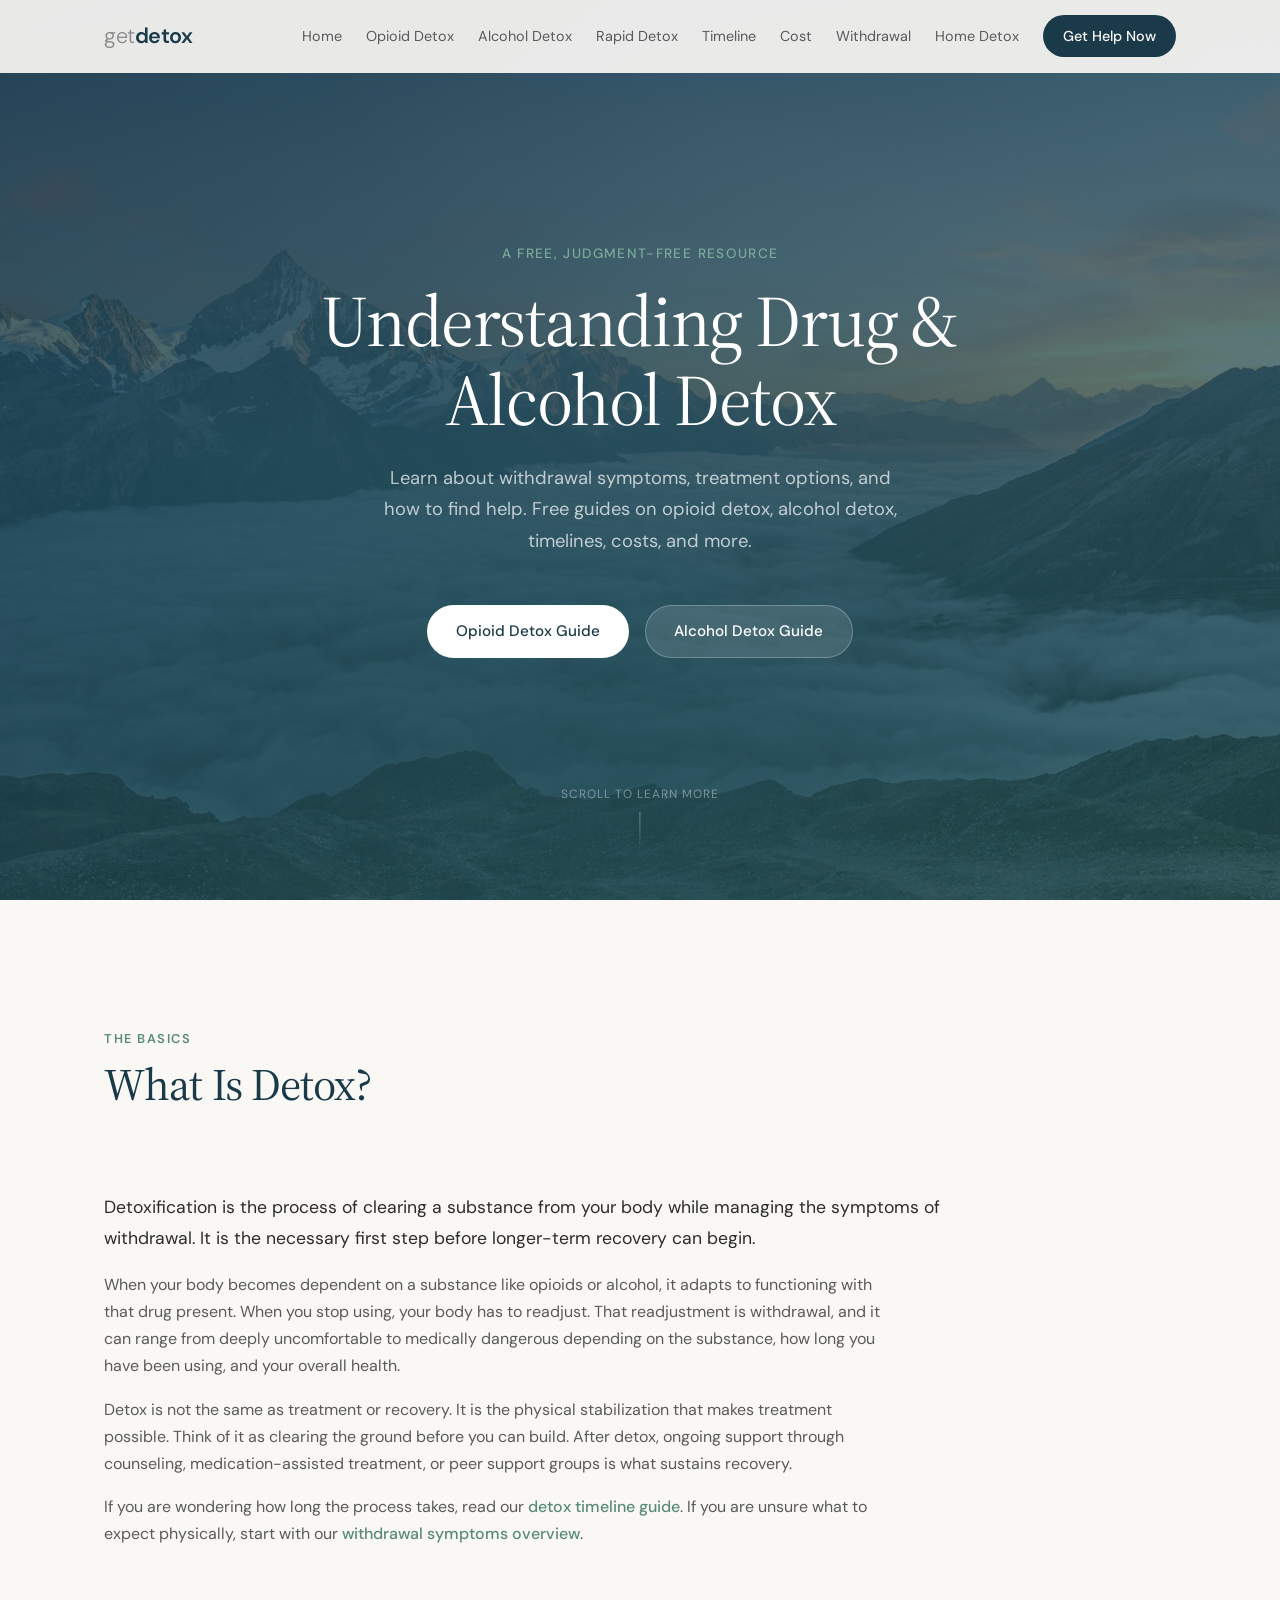
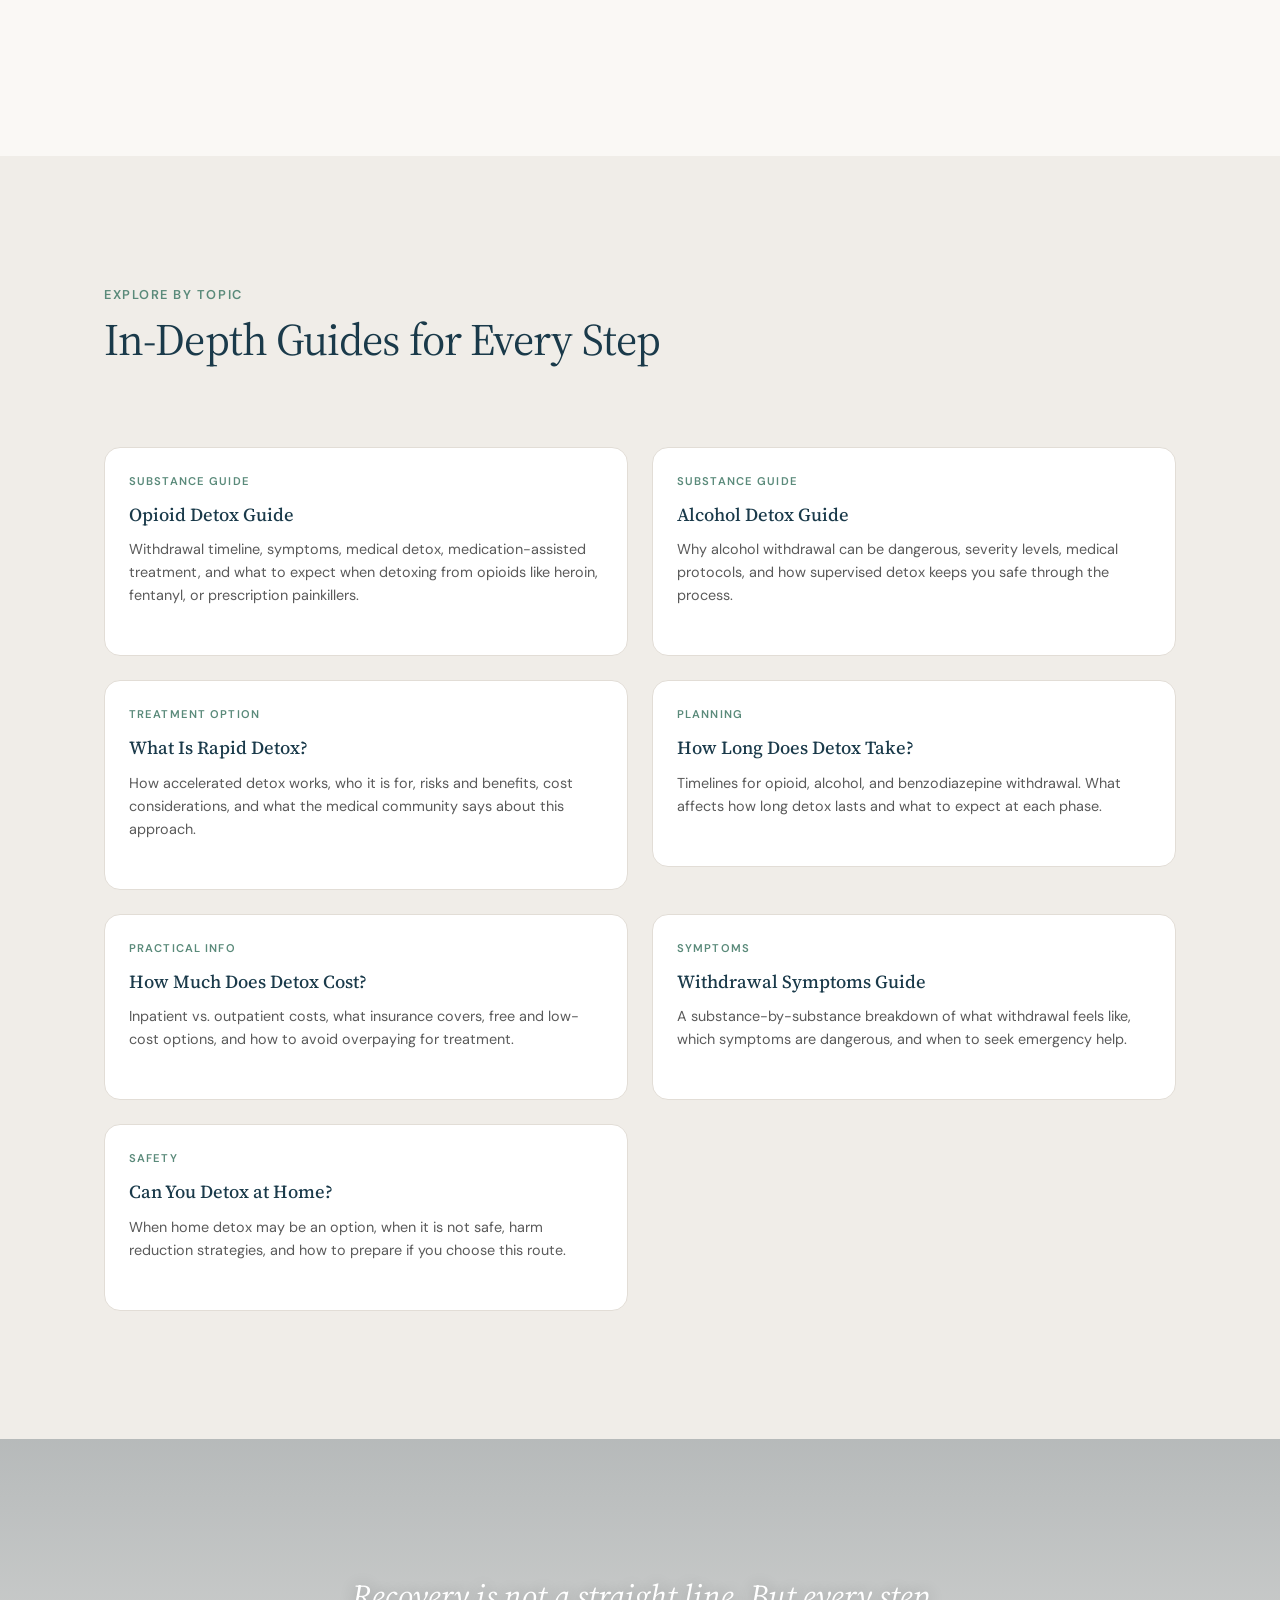
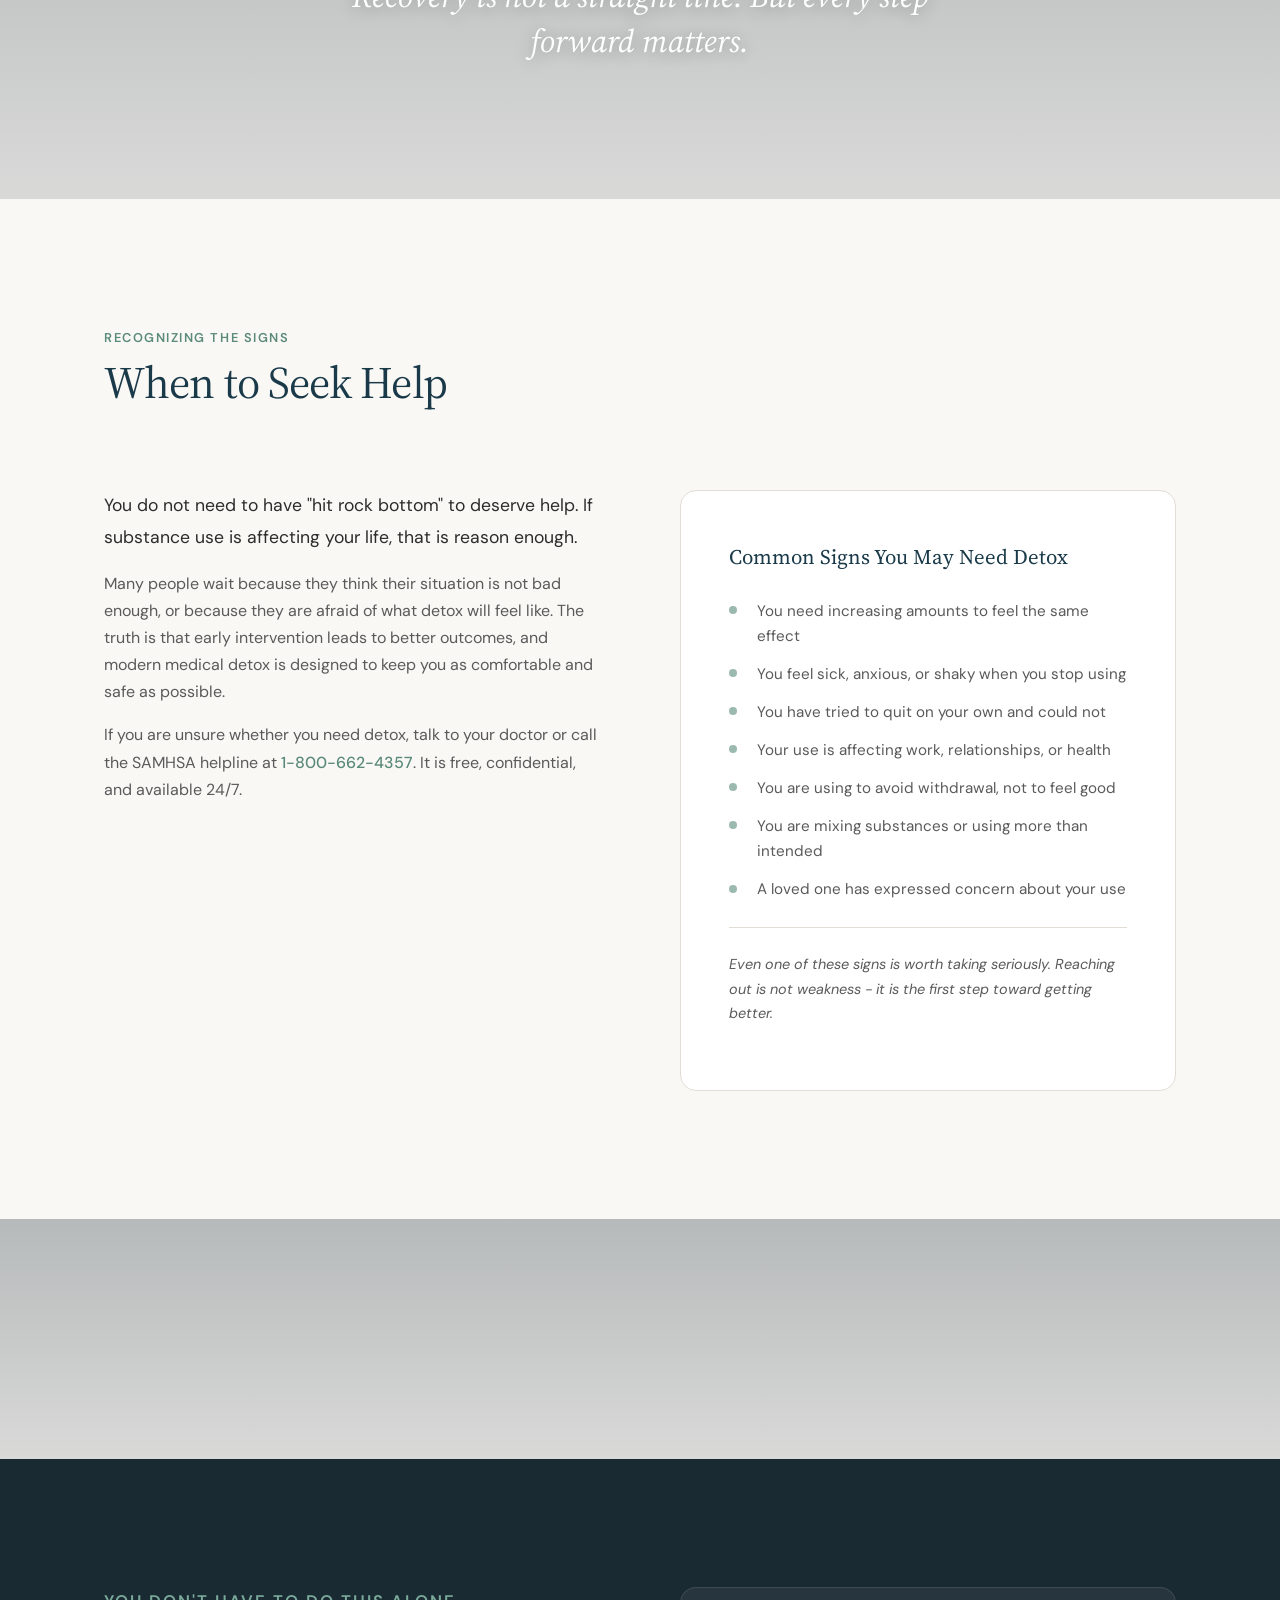
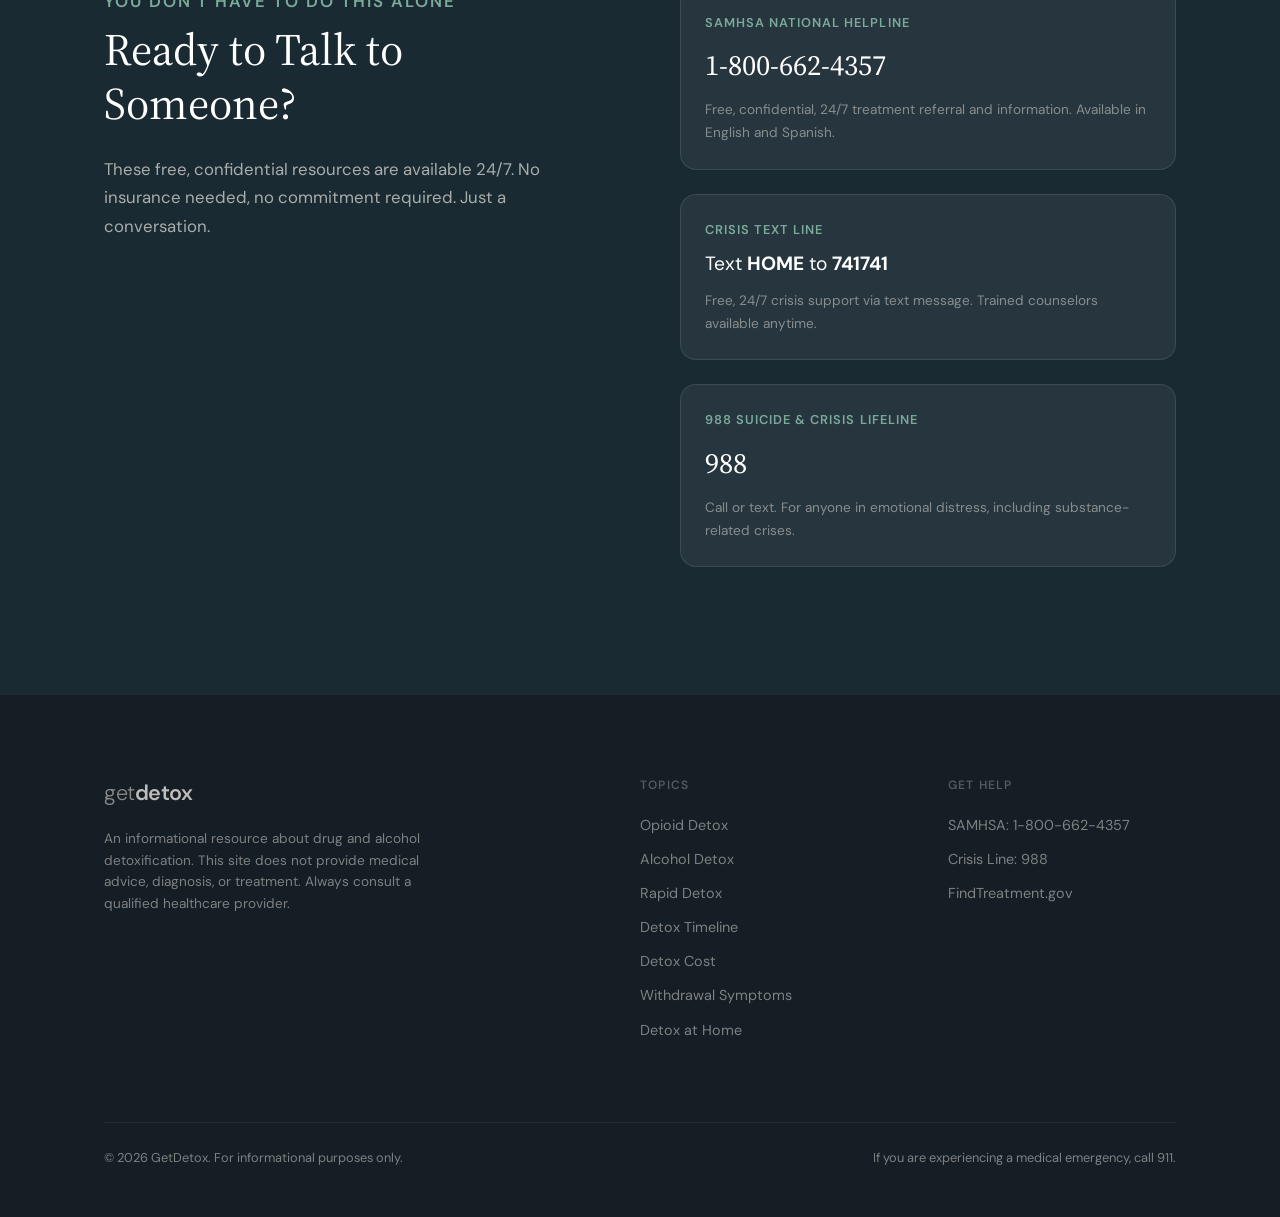
==== commit 88e233b2: "Multi-page SEO rebuild with hub-and-spoke architecture and imagery - Rebuilt as 8-page site: homepag" ====
--- a/GetDetox/Website/index.html
+++ b/GetDetox/Website/index.html
@@ -5,28 +5,26 @@
   <meta name="viewport" content="width=device-width, initial-scale=1.0">
 
   <!-- Primary SEO -->
-  <title>Opiate & Alcohol Detox Guide - Withdrawal Timelines, Treatment Options | GetDetox</title>
-  <meta name="description" content="Complete guide to opiate and alcohol detox. Understand withdrawal symptoms, timelines, medical detox vs rapid detox, MAT programs, and how to find a detox center near you. Free resources available 24/7.">
-  <meta name="keywords" content="detox, opiate detox, opioid detox, alcohol detox, drug detox, rapid detox, medical detox, withdrawal symptoms, withdrawal timeline, opioid withdrawal, alcohol withdrawal, heroin detox, fentanyl detox, prescription painkiller detox, Suboxone, methadone, MAT, medication-assisted treatment, detox center, detox facility, substance abuse treatment, addiction treatment, get detox, getdetox">
+  <title>Drug & Alcohol Detox Guide - Withdrawal Help & Treatment Options | GetDetox</title>
+  <meta name="description" content="Free guide to drug and alcohol detox. Learn about withdrawal symptoms, treatment options, timelines, and how to get help safely. No judgment, just answers.">
+  <meta name="keywords" content="detox, drug detox, alcohol detox, opiate detox, opioid detox, get detox, withdrawal help, detox treatment, withdrawal symptoms, detox timeline, rapid detox, detox at home, detox cost">
   <link rel="canonical" href="https://getdetox.com/">
+  <meta name="robots" content="index, follow, max-snippet:-1, max-image-preview:large">
+  <meta name="author" content="GetDetox">
+  <meta name="theme-color" content="#1a3a4a">
 
   <!-- Open Graph / Facebook -->
   <meta property="og:type" content="website">
   <meta property="og:url" content="https://getdetox.com/">
-  <meta property="og:title" content="Opiate & Alcohol Detox Guide - Withdrawal Timelines & Treatment Options">
-  <meta property="og:description" content="Understand opiate and alcohol withdrawal symptoms, timelines, medical detox options, and how to find help. Free, judgment-free resource available 24/7.">
+  <meta property="og:title" content="Drug & Alcohol Detox Guide - Withdrawal Help & Treatment Options">
+  <meta property="og:description" content="Free guide to drug and alcohol detox. Understand withdrawal, treatment options, timelines, and where to find help. Judgment-free resource available 24/7.">
   <meta property="og:site_name" content="GetDetox">
   <meta property="og:locale" content="en_US">
 
   <!-- Twitter -->
   <meta name="twitter:card" content="summary_large_image">
-  <meta name="twitter:title" content="Opiate & Alcohol Detox Guide | GetDetox">
-  <meta name="twitter:description" content="Understand withdrawal symptoms, timelines, treatment options, and how to find a detox center. Free, judgment-free resource.">
-
-  <!-- Additional SEO signals -->
-  <meta name="robots" content="index, follow, max-snippet:-1, max-image-preview:large">
-  <meta name="author" content="GetDetox">
-  <meta name="theme-color" content="#1a3a4a">
+  <meta name="twitter:title" content="Drug & Alcohol Detox Guide | GetDetox">
+  <meta name="twitter:description" content="Free guide to drug and alcohol detox. Understand withdrawal, treatment options, timelines, and where to find help.">
 
   <!-- Structured Data: WebSite -->
   <script type="application/ld+json">
@@ -35,7 +33,7 @@
     "@type": "WebSite",
     "name": "GetDetox",
     "url": "https://getdetox.com",
-    "description": "A comprehensive, judgment-free guide to opiate and alcohol detoxification, withdrawal timelines, treatment options, and recovery resources.",
+    "description": "A comprehensive, judgment-free guide to drug and alcohol detoxification, withdrawal help, treatment options, and recovery resources.",
     "potentialAction": {
       "@type": "SearchAction",
       "target": "https://getdetox.com/?q={search_term_string}",
@@ -44,40 +42,19 @@
   }
   </script>
 
-  <!-- Structured Data: MedicalWebPage -->
+  <!-- Structured Data: Organization -->
   <script type="application/ld+json">
   {
     "@context": "https://schema.org",
-    "@type": "MedicalWebPage",
-    "name": "Opiate & Alcohol Detox Guide",
+    "@type": "Organization",
+    "name": "GetDetox",
     "url": "https://getdetox.com",
-    "about": [
-      {
-        "@type": "MedicalCondition",
-        "name": "Opioid Withdrawal",
-        "associatedAnatomy": {
-          "@type": "AnatomicalSystem",
-          "name": "Nervous System"
-        }
-      },
-      {
-        "@type": "MedicalCondition",
-        "name": "Alcohol Withdrawal Syndrome"
-      }
-    ],
-    "mainContentOfPage": {
-      "@type": "WebPageElement",
-      "cssSelector": "#opiate, #alcohol"
-    },
-    "lastReviewed": "2026-03-23",
-    "medicalAudience": {
-      "@type": "MedicalAudience",
-      "audienceType": "Patient"
-    }
+    "description": "Free informational resource about drug and alcohol detoxification, withdrawal symptoms, and treatment options.",
+    "sameAs": []
   }
   </script>
 
-  <!-- Structured Data: FAQPage (enables rich snippets in Google) -->
+  <!-- Structured Data: FAQPage -->
   <script type="application/ld+json">
   {
     "@context": "https://schema.org",
@@ -88,55 +65,31 @@
         "name": "What is detox?",
         "acceptedAnswer": {
           "@type": "Answer",
-          "text": "Detoxification is the process of clearing a substance from your body while managing the symptoms of withdrawal. It is the necessary first step before any longer-term recovery can begin. Detox is not the same as treatment or recovery - it is the physical stabilization that makes treatment possible."
+          "text": "Detoxification (detox) is the process of clearing drugs or alcohol from your body while managing withdrawal symptoms. It is the first step in recovery, not a complete treatment on its own. Detox can be done in a medical facility, outpatient clinic, or in some cases at home, depending on the substance and severity of dependence."
         }
       },
       {
         "@type": "Question",
-        "name": "How long does opiate withdrawal last?",
+        "name": "How long does detox take?",
         "acceptedAnswer": {
           "@type": "Answer",
-          "text": "Opiate withdrawal typically follows a 4-phase timeline: Early withdrawal begins 6-24 hours after last use with anxiety, muscle aches, and flu-like symptoms. Peak symptoms occur on days 1-3 with nausea, vomiting, and cramping. Symptoms begin subsiding on days 4-7. Some people experience post-acute withdrawal symptoms (mood swings, cravings, sleep issues) lasting weeks to months."
+          "text": "Detox timelines vary by substance. Opioid withdrawal typically peaks within 1-3 days and improves over 5-7 days. Alcohol detox usually lasts 3-7 days, with the most dangerous period at 48-72 hours. Benzodiazepine detox can take weeks. Factors like duration of use, dosage, and overall health all affect the timeline."
         }
       },
       {
         "@type": "Question",
-        "name": "Is alcohol withdrawal dangerous?",
+        "name": "Is detox safe to do at home?",
         "acceptedAnswer": {
           "@type": "Answer",
-          "text": "Yes, alcohol withdrawal can be life-threatening. Unlike most substances, alcohol withdrawal can cause seizures and delirium tremens (DTs), which carry a significant mortality rate if untreated. Heavy or long-term drinkers should never attempt to quit cold turkey without medical supervision."
+          "text": "It depends on the substance. Alcohol and benzodiazepine withdrawal can be life-threatening and should always involve medical supervision. Opioid withdrawal is rarely fatal but is intensely uncomfortable, and medical support improves safety and success rates. Always consult a healthcare provider before attempting detox at home."
         }
       },
       {
         "@type": "Question",
-        "name": "What is rapid detox?",
+        "name": "How much does detox cost?",
         "acceptedAnswer": {
           "@type": "Answer",
-          "text": "Rapid detox is an accelerated detoxification procedure performed under sedation or anesthesia while medications flush opioids from your receptors. It compresses the withdrawal timeline from days to hours. It requires thorough medical screening and continuous monitoring throughout the procedure."
-        }
-      },
-      {
-        "@type": "Question",
-        "name": "What is medication-assisted treatment (MAT)?",
-        "acceptedAnswer": {
-          "@type": "Answer",
-          "text": "Medication-assisted treatment uses FDA-approved medications like buprenorphine (Suboxone), methadone, or naltrexone to ease withdrawal symptoms and reduce cravings. MAT can be used short-term during detox or long-term for maintenance. It is evidence-based and widely recommended by addiction medicine specialists."
-        }
-      },
-      {
-        "@type": "Question",
-        "name": "How long does alcohol detox take?",
-        "acceptedAnswer": {
-          "@type": "Answer",
-          "text": "Alcohol detox typically lasts 3-7 days in an inpatient setting, depending on severity. Early symptoms begin 6-12 hours after the last drink. The most dangerous period is 48-72 hours when delirium tremens can occur. Most acute symptoms resolve by days 5-7, though sleep disturbance and anxiety may persist for weeks."
-        }
-      },
-      {
-        "@type": "Question",
-        "name": "What should I look for in a detox facility?",
-        "acceptedAnswer": {
-          "@type": "Answer",
-          "text": "Look for 24/7 medical staffing with a physician available at all times, state licensing and JCAHO or CARF accreditation, aftercare planning that begins from day one, and insurance acceptance or payment plan options. Most insurance plans cover medical detox under mental health and substance abuse benefits."
+          "text": "The cost of detox varies widely. Inpatient medical detox can range from $1,000 to $1,500 per day, while outpatient programs are less expensive. Most insurance plans cover medical detox under mental health and substance abuse benefits. Free and low-cost options exist through state-funded programs and SAMHSA's helpline at 1-800-662-4357."
         }
       }
     ]
@@ -149,10 +102,12 @@
     "@context": "https://schema.org",
     "@type": "BreadcrumbList",
     "itemListElement": [
-      { "@type": "ListItem", "position": 1, "name": "Home", "item": "https://getdetox.com" },
-      { "@type": "ListItem", "position": 2, "name": "Opiate Detox", "item": "https://getdetox.com/#opiate" },
-      { "@type": "ListItem", "position": 3, "name": "Alcohol Detox", "item": "https://getdetox.com/#alcohol" },
-      { "@type": "ListItem", "position": 4, "name": "Resources", "item": "https://getdetox.com/#resources" }
+      {
+        "@type": "ListItem",
+        "position": 1,
+        "name": "Home",
+        "item": "https://getdetox.com/"
+      }
     ]
   }
   </script>
@@ -167,15 +122,19 @@
   <!-- Navigation -->
   <nav class="nav" id="nav">
     <div class="nav-inner">
-      <a href="#hero" class="nav-logo">get<span>detox</span></a>
+      <a href="/" class="nav-logo">get<span>detox</span></a>
       <button class="nav-toggle" id="navToggle" aria-label="Toggle menu">
         <span></span><span></span><span></span>
       </button>
       <div class="nav-links" id="navLinks">
-        <a href="#about">About Detox</a>
-        <a href="#opiate">Opiate Detox</a>
-        <a href="#alcohol">Alcohol Detox</a>
-        <a href="#resources">Resources</a>
+        <a href="/">Home</a>
+        <a href="/opioid-detox/">Opioid Detox</a>
+        <a href="/alcohol-detox/">Alcohol Detox</a>
+        <a href="/rapid-detox/">Rapid Detox</a>
+        <a href="/detox-timeline/">Timeline</a>
+        <a href="/detox-cost/">Cost</a>
+        <a href="/withdrawal-symptoms/">Withdrawal</a>
+        <a href="/detox-at-home/">Home Detox</a>
         <a href="#help" class="nav-cta">Get Help Now</a>
       </div>
     </div>
@@ -184,15 +143,15 @@
   <main>
 
   <!-- Hero -->
-  <section class="hero" id="hero">
+  <section class="hero hero-image" id="hero">
     <div class="hero-overlay"></div>
     <div class="hero-content">
-      <p class="hero-tag">A judgment-free resource</p>
-      <h1>Opiate &amp; Alcohol Detox: What to Expect</h1>
-      <p class="hero-sub">Withdrawal timelines, treatment options, and where to find help. A complete guide to medical detox, rapid detox, and medication-assisted treatment.</p>
+      <p class="hero-tag">A free, judgment-free resource</p>
+      <h1>Understanding Drug &amp; Alcohol Detox</h1>
+      <p class="hero-sub">Learn about withdrawal symptoms, treatment options, and how to find help. Free guides on opioid detox, alcohol detox, timelines, costs, and more.</p>
       <div class="hero-actions">
-        <a href="#opiate" class="btn btn-primary">Opiate Detox</a>
-        <a href="#alcohol" class="btn btn-secondary">Alcohol Detox</a>
+        <a href="/opioid-detox/" class="btn btn-primary">Opioid Detox Guide</a>
+        <a href="/alcohol-detox/" class="btn btn-secondary">Alcohol Detox Guide</a>
       </div>
     </div>
     <div class="hero-scroll">
@@ -201,239 +160,110 @@
     </div>
   </section>
 
-  <!-- About -->
+  <!-- What Is Detox -->
   <section class="section" id="about">
     <div class="container">
       <div class="section-header">
         <p class="section-tag">The Basics</p>
-        <h2>What Is Drug and Alcohol Detox?</h2>
+        <h2>What Is Detox?</h2>
+      </div>
+      <div class="content-block">
+        <p class="lead">Detoxification is the process of clearing a substance from your body while managing the symptoms of withdrawal. It is the necessary first step before longer-term recovery can begin.</p>
+        <p>When your body becomes dependent on a substance like opioids or alcohol, it adapts to functioning with that drug present. When you stop using, your body has to readjust. That readjustment is withdrawal, and it can range from deeply uncomfortable to medically dangerous depending on the substance, how long you have been using, and your overall health.</p>
+        <p>Detox is not the same as treatment or recovery. It is the physical stabilization that makes treatment possible. Think of it as clearing the ground before you can build. After detox, ongoing support through counseling, medication-assisted treatment, or peer support groups is what sustains recovery.</p>
+        <p>If you are wondering how long the process takes, read our <a href="/detox-timeline/" style="color: var(--color-accent); font-weight: 500;">detox timeline guide</a>. If you are unsure what to expect physically, start with our <a href="/withdrawal-symptoms/" style="color: var(--color-accent); font-weight: 500;">withdrawal symptoms overview</a>.</p>
+      </div>
+    </div>
+  </section>
+
+  <!-- Explore by Topic -->
+  <section class="section section-alt" id="topics">
+    <div class="container">
+      <div class="section-header">
+        <p class="section-tag">Explore by Topic</p>
+        <h2>In-Depth Guides for Every Step</h2>
+      </div>
+      <div class="card-grid two-col">
+        <a href="/opioid-detox/" class="card" style="text-decoration: none;">
+          <div class="card-label">Substance Guide</div>
+          <h4>Opioid Detox Guide</h4>
+          <p>Withdrawal timeline, symptoms, medical detox, medication-assisted treatment, and what to expect when detoxing from opioids like heroin, fentanyl, or prescription painkillers.</p>
+        </a>
+        <a href="/alcohol-detox/" class="card" style="text-decoration: none;">
+          <div class="card-label">Substance Guide</div>
+          <h4>Alcohol Detox Guide</h4>
+          <p>Why alcohol withdrawal can be dangerous, severity levels, medical protocols, and how supervised detox keeps you safe through the process.</p>
+        </a>
+        <a href="/rapid-detox/" class="card" style="text-decoration: none;">
+          <div class="card-label">Treatment Option</div>
+          <h4>What Is Rapid Detox?</h4>
+          <p>How accelerated detox works, who it is for, risks and benefits, cost considerations, and what the medical community says about this approach.</p>
+        </a>
+        <a href="/detox-timeline/" class="card" style="text-decoration: none;">
+          <div class="card-label">Planning</div>
+          <h4>How Long Does Detox Take?</h4>
+          <p>Timelines for opioid, alcohol, and benzodiazepine withdrawal. What affects how long detox lasts and what to expect at each phase.</p>
+        </a>
+        <a href="/detox-cost/" class="card" style="text-decoration: none;">
+          <div class="card-label">Practical Info</div>
+          <h4>How Much Does Detox Cost?</h4>
+          <p>Inpatient vs. outpatient costs, what insurance covers, free and low-cost options, and how to avoid overpaying for treatment.</p>
+        </a>
+        <a href="/withdrawal-symptoms/" class="card" style="text-decoration: none;">
+          <div class="card-label">Symptoms</div>
+          <h4>Withdrawal Symptoms Guide</h4>
+          <p>A substance-by-substance breakdown of what withdrawal feels like, which symptoms are dangerous, and when to seek emergency help.</p>
+        </a>
+        <a href="/detox-at-home/" class="card" style="text-decoration: none;">
+          <div class="card-label">Safety</div>
+          <h4>Can You Detox at Home?</h4>
+          <p>When home detox may be an option, when it is not safe, harm reduction strategies, and how to prepare if you choose this route.</p>
+        </a>
+      </div>
+    </div>
+  </section>
+
+  <!-- Visual Break -->
+  <div class="image-break" style="background-image: url('images/nature-path.jpg');">
+    <div class="image-break-content">
+      <blockquote>Recovery is not a straight line. But every step forward matters.</blockquote>
+    </div>
+  </div>
+
+  <!-- When to Seek Help -->
+  <section class="section" id="signs">
+    <div class="container">
+      <div class="section-header">
+        <p class="section-tag">Recognizing the Signs</p>
+        <h2>When to Seek Help</h2>
       </div>
       <div class="two-col">
         <div class="col-text">
-          <p class="lead">Detoxification is the process of clearing a substance from your body while managing the symptoms of withdrawal. It's the necessary first step before any longer-term recovery can begin.</p>
-          <p>When your body becomes dependent on a substance like opiates or alcohol, it adapts to functioning with that substance present. When you stop, your body has to readjust. That readjustment is withdrawal, and it can range from deeply uncomfortable to medically dangerous.</p>
-          <p>Detox is not the same as treatment or recovery. It's the physical stabilization that makes treatment possible. Think of it as clearing the ground before you can build.</p>
+          <p class="lead">You do not need to have "hit rock bottom" to deserve help. If substance use is affecting your life, that is reason enough.</p>
+          <p>Many people wait because they think their situation is not bad enough, or because they are afraid of what detox will feel like. The truth is that early intervention leads to better outcomes, and modern medical detox is designed to keep you as comfortable and safe as possible.</p>
+          <p>If you are unsure whether you need detox, talk to your doctor or call the SAMHSA helpline at <a href="tel:18006624357" style="color: var(--color-accent); font-weight: 500;">1-800-662-4357</a>. It is free, confidential, and available 24/7.</p>
         </div>
         <div class="col-text">
           <div class="info-card">
-            <h3>Signs You Need Detox: When to Seek Help</h3>
+            <h3>Common Signs You May Need Detox</h3>
             <ul class="check-list">
               <li>You need increasing amounts to feel the same effect</li>
-              <li>You feel sick or anxious when you stop using</li>
-              <li>You've tried to quit on your own and couldn't</li>
+              <li>You feel sick, anxious, or shaky when you stop using</li>
+              <li>You have tried to quit on your own and could not</li>
               <li>Your use is affecting work, relationships, or health</li>
-              <li>You're using to avoid withdrawal, not to feel good</li>
-              <li>A loved one has expressed concern</li>
+              <li>You are using to avoid withdrawal, not to feel good</li>
+              <li>You are mixing substances or using more than intended</li>
+              <li>A loved one has expressed concern about your use</li>
             </ul>
-            <p class="info-note">If any of these resonate, you don't need to have "hit rock bottom." There is no threshold you have to cross to deserve help.</p>
+            <p class="info-note">Even one of these signs is worth taking seriously. Reaching out is not weakness - it is the first step toward getting better.</p>
           </div>
         </div>
       </div>
     </div>
   </section>
 
-  <!-- Opiate Detox -->
-  <section class="section section-alt" id="opiate">
-    <div class="container">
-      <div class="section-header">
-        <p class="section-tag">Opiate &amp; Opioid Detox</p>
-        <h2>Opiate Detox: Withdrawal Symptoms, Timeline &amp; Treatment</h2>
-      </div>
-
-      <div class="content-block">
-        <h3>What Are Opiates &amp; Opioids?</h3>
-        <p>Opioids include prescription painkillers (oxycodone, hydrocodone, codeine, morphine), heroin, and synthetic opioids like fentanyl. They work by binding to receptors in your brain that control pain and reward. Over time, your brain stops producing its own feel-good chemicals and relies on the drug instead.</p>
-        <p>When you stop, those receptors are left empty. That's what causes withdrawal.</p>
-      </div>
-
-      <!-- Timeline -->
-      <div class="timeline">
-        <h3>Opiate Withdrawal Timeline: How Long Does It Last?</h3>
-        <div class="timeline-grid">
-          <div class="timeline-item">
-            <div class="timeline-phase">Phase 1</div>
-            <div class="timeline-time">6 - 24 hours</div>
-            <h4>Early Opioid Withdrawal Symptoms</h4>
-            <p>Anxiety, muscle aches, restlessness, insomnia, sweating, runny nose, excessive yawning. Often described as a severe flu coming on fast.</p>
-          </div>
-          <div class="timeline-item">
-            <div class="timeline-phase">Phase 2</div>
-            <div class="timeline-time">Days 1 - 3</div>
-            <h4>Peak Symptoms</h4>
-            <p>Nausea, vomiting, diarrhea, abdominal cramping, rapid heartbeat, high blood pressure, dilated pupils. This is the hardest stretch. Symptoms are intense but temporary.</p>
-          </div>
-          <div class="timeline-item">
-            <div class="timeline-phase">Phase 3</div>
-            <div class="timeline-time">Days 4 - 7</div>
-            <h4>Subsiding</h4>
-            <p>Physical symptoms begin to ease. Fatigue, irritability, and trouble concentrating may linger. Sleep is often still disrupted. The worst is behind you.</p>
-          </div>
-          <div class="timeline-item">
-            <div class="timeline-phase">Phase 4</div>
-            <div class="timeline-time">Weeks 2+</div>
-            <h4>Post-Acute</h4>
-            <p>Some people experience extended symptoms - mood swings, low energy, cravings, sleep issues - that can last weeks to months. This is normal and manageable with support.</p>
-          </div>
-        </div>
-      </div>
-
-      <!-- Types of Detox -->
-      <div class="content-block">
-        <h3>Types of Opiate Detox Treatment</h3>
-        <div class="card-grid">
-          <div class="card">
-            <div class="card-label">Most Common</div>
-            <h4>Medical Detox</h4>
-            <p>Supervised in a clinical setting with medications to manage symptoms. Typically 5-7 days. Medications like clonidine, anti-nausea drugs, and sleep aids keep you as comfortable as possible.</p>
-          </div>
-          <div class="card">
-            <div class="card-label">Medication-Assisted</div>
-            <h4>MAT Programs</h4>
-            <p>Buprenorphine (Suboxone), methadone, or naltrexone used to ease withdrawal and reduce cravings. Can be short-term for detox or long-term for maintenance. Evidence-based and widely recommended.</p>
-          </div>
-          <div class="card">
-            <div class="card-label">Accelerated</div>
-            <h4>Rapid Detox</h4>
-            <p>Performed under sedation or anesthesia while medications flush opioids from your receptors. Compresses the withdrawal timeline to hours instead of days. Requires medical screening and monitoring.</p>
-          </div>
-          <div class="card">
-            <div class="card-label">Not Recommended</div>
-            <h4>Cold Turkey</h4>
-            <p>Stopping without medical support. While opiate withdrawal is rarely life-threatening, it's intensely uncomfortable and has the highest relapse rate. Relapse after tolerance drops is when overdose risk spikes.</p>
-          </div>
-        </div>
-      </div>
-
-      <div class="callout">
-        <p><strong>Important:</strong> Opiate withdrawal is rarely fatal on its own, but the risk of relapse and subsequent overdose is very real. Medical supervision significantly improves both safety and success rates.</p>
-      </div>
-    </div>
-  </section>
-
-  <!-- Alcohol Detox -->
-  <section class="section" id="alcohol">
-    <div class="container">
-      <div class="section-header">
-        <p class="section-tag">Alcohol Detox</p>
-        <h2>Alcohol Detox: Withdrawal Dangers, Timeline &amp; Medical Treatment</h2>
-      </div>
-
-      <div class="content-block">
-        <div class="warning-banner">
-          <h3>Alcohol Withdrawal Can Be Fatal</h3>
-          <p>Unlike most substances, alcohol withdrawal can cause life-threatening complications including seizures and delirium tremens (DTs). If you are a heavy or long-term drinker, do not attempt to quit cold turkey without medical guidance.</p>
-        </div>
-      </div>
-
-      <!-- Timeline -->
-      <div class="timeline">
-        <h3>Alcohol Withdrawal Timeline: Hour by Hour</h3>
-        <div class="timeline-grid">
-          <div class="timeline-item">
-            <div class="timeline-phase">Phase 1</div>
-            <div class="timeline-time">6 - 12 hours</div>
-            <h4>Early Alcohol Withdrawal Symptoms</h4>
-            <p>Anxiety, hand tremors, nausea, insomnia, sweating, headache. Often begins within hours of the last drink. Many people mistake this for a hangover.</p>
-          </div>
-          <div class="timeline-item">
-            <div class="timeline-phase">Phase 2</div>
-            <div class="timeline-time">12 - 48 hours</div>
-            <h4>Escalation</h4>
-            <p>Increased blood pressure and heart rate, confusion, mild hallucinations, seizure risk begins. This is when medical monitoring becomes critical.</p>
-          </div>
-          <div class="timeline-item">
-            <div class="timeline-phase">Phase 3</div>
-            <div class="timeline-time">48 - 72 hours</div>
-            <h4>Peak Danger</h4>
-            <p>Risk of delirium tremens (DTs) - severe confusion, hallucinations, fever, seizures. DTs occur in roughly 5% of people withdrawing from alcohol but carry a mortality rate if untreated.</p>
-          </div>
-          <div class="timeline-item">
-            <div class="timeline-phase">Phase 4</div>
-            <div class="timeline-time">Days 5 - 7+</div>
-            <h4>Stabilization</h4>
-            <p>Acute symptoms resolve for most people. Sleep disturbance, anxiety, and mood instability can persist for weeks. Nutritional recovery - especially thiamine and B vitamins - is important during this phase.</p>
-          </div>
-        </div>
-      </div>
-
-      <!-- Severity -->
-      <div class="content-block">
-        <h3>Alcohol Withdrawal Severity Levels</h3>
-        <div class="card-grid three-col">
-          <div class="card card-mild">
-            <h4>Mild</h4>
-            <p>Occasional or moderate drinking with short history of dependence. Symptoms are uncomfortable but manageable. May be appropriate for outpatient detox with medical oversight.</p>
-          </div>
-          <div class="card card-moderate">
-            <h4>Moderate</h4>
-            <p>Daily drinking for months to years. Previous withdrawal episodes. Symptoms may include tremors, elevated vitals, and significant anxiety. Inpatient monitoring is strongly recommended.</p>
-          </div>
-          <div class="card card-severe">
-            <h4>Severe</h4>
-            <p>Heavy daily drinking for years, previous seizures or DTs, co-occurring medical conditions. Requires inpatient medical detox. Benzodiazepines and anti-seizure medications are standard protocol.</p>
-          </div>
-        </div>
-      </div>
-
-      <div class="content-block">
-        <h3>What to Expect During Medical Alcohol Detox</h3>
-        <div class="two-col">
-          <div class="col-text">
-            <p>In a supervised setting, your vitals are monitored regularly and medications are administered on a schedule or as needed. The most common protocol uses benzodiazepines (like Librium or Ativan) on a tapering schedule to prevent seizures and keep you stable.</p>
-            <p>You'll also receive fluids, electrolytes, thiamine, folate, and other nutritional support. Many people are significantly malnourished by the time they enter detox, and physical recovery starts here.</p>
-          </div>
-          <div class="col-text">
-            <p>The typical inpatient alcohol detox lasts 3-7 days depending on severity. After stabilization, the transition to a treatment program - whether inpatient rehab, outpatient counseling, or a support group - is the critical next step.</p>
-            <p>Detox alone does not treat addiction. It treats dependence. The work of understanding why you drink and building a life where you don't need to comes after.</p>
-          </div>
-        </div>
-      </div>
-    </div>
-  </section>
-
-  <!-- Resources -->
-  <section class="section section-alt" id="resources">
-    <div class="container">
-      <div class="section-header">
-        <p class="section-tag">Resources</p>
-        <h2>How to Find a Detox Center Near You</h2>
-      </div>
-
-      <div class="content-block">
-        <h3>Choosing a Detox Facility: What to Look For</h3>
-        <div class="card-grid two-col">
-          <div class="card">
-            <h4>Medical Staffing</h4>
-            <p>24/7 nursing, a physician available at all times, and staff experienced in addiction medicine. Detox is a medical procedure - treat it like one.</p>
-          </div>
-          <div class="card">
-            <h4>Licensing &amp; Accreditation</h4>
-            <p>Look for state licensing and JCAHO or CARF accreditation. These ensure the facility meets established standards for safety and care.</p>
-          </div>
-          <div class="card">
-            <h4>Aftercare Planning</h4>
-            <p>A good detox program starts planning your next step from day one. Whether it's residential treatment, outpatient therapy, or a support group, the transition matters.</p>
-          </div>
-          <div class="card">
-            <h4>Insurance &amp; Cost</h4>
-            <p>Most insurance plans cover medical detox under mental health and substance abuse benefits. Many facilities offer payment plans. Cost should not be a barrier to getting safe.</p>
-          </div>
-        </div>
-      </div>
-
-      <div class="content-block">
-        <h3>How to Help a Loved One Through Detox</h3>
-        <p>If someone you care about needs detox, you're already doing something right by learning about it. A few things to keep in mind:</p>
-        <ul class="styled-list">
-          <li>You can't force someone into recovery, but you can make it easier for them to choose it</li>
-          <li>Express concern without ultimatums. "I'm worried about you" goes further than "you need to stop"</li>
-          <li>Offer to help with logistics - researching facilities, making calls, driving them there</li>
-          <li>Take care of yourself too. Al-Anon, Nar-Anon, and therapy for family members exist for a reason</li>
-          <li>Relapse is common and does not mean failure. Recovery is rarely a straight line</li>
-        </ul>
-      </div>
-    </div>
-  </section>
+  <!-- Visual Break -->
+  <div class="image-break image-break-sm" style="background-image: url('images/sunrise.jpg');"></div>
 
   <!-- Get Help -->
   <section class="section section-dark" id="help">
@@ -472,15 +302,18 @@
     <div class="container">
       <div class="footer-inner">
         <div class="footer-brand">
-          <a href="#hero" class="nav-logo">get<span>detox</span></a>
-          <p>An informational resource about opiate and alcohol detoxification. This site does not provide medical advice, diagnosis, or treatment.</p>
+          <a href="/" class="nav-logo">get<span>detox</span></a>
+          <p>An informational resource about drug and alcohol detoxification. This site does not provide medical advice, diagnosis, or treatment. Always consult a qualified healthcare provider.</p>
         </div>
         <div class="footer-links">
-          <h4>Learn</h4>
-          <a href="#about">About Detox</a>
-          <a href="#opiate">Opiate Detox</a>
-          <a href="#alcohol">Alcohol Detox</a>
-          <a href="#resources">Resources</a>
+          <h4>Topics</h4>
+          <a href="/opioid-detox/">Opioid Detox</a>
+          <a href="/alcohol-detox/">Alcohol Detox</a>
+          <a href="/rapid-detox/">Rapid Detox</a>
+          <a href="/detox-timeline/">Detox Timeline</a>
+          <a href="/detox-cost/">Detox Cost</a>
+          <a href="/withdrawal-symptoms/">Withdrawal Symptoms</a>
+          <a href="/detox-at-home/">Detox at Home</a>
         </div>
         <div class="footer-links">
           <h4>Get Help</h4>
--- a/GetDetox/Website/styles.css
+++ b/GetDetox/Website/styles.css
@@ -174,6 +174,23 @@
   overflow: hidden;
 }
 
+.hero.hero-image {
+  background: url('images/hero-bg.jpg') center/cover no-repeat;
+}
+
+.hero.hero-image::after {
+  content: '';
+  position: absolute;
+  inset: 0;
+  background: linear-gradient(160deg, rgba(26, 58, 74, 0.82) 0%, rgba(30, 74, 90, 0.75) 40%, rgba(42, 90, 90, 0.7) 100%);
+  z-index: 0;
+}
+
+.hero.hero-image .hero-content,
+.hero.hero-image .hero-scroll {
+  z-index: 1;
+}
+
 .hero::before {
   content: '';
   position: absolute;
@@ -182,6 +199,7 @@
     radial-gradient(ellipse at 20% 50%, rgba(90, 138, 122, 0.3) 0%, transparent 60%),
     radial-gradient(ellipse at 80% 20%, rgba(196, 168, 130, 0.15) 0%, transparent 50%),
     radial-gradient(ellipse at 50% 80%, rgba(26, 58, 74, 0.4) 0%, transparent 60%);
+  z-index: 0;
 }
 
 .hero-overlay {
@@ -189,6 +207,7 @@
   inset: 0;
   background: url("data:image/svg+xml,%3Csvg viewBox='0 0 400 400' xmlns='http://www.w3.org/2000/svg'%3E%3Cfilter id='noise'%3E%3CfeTurbulence type='fractalNoise' baseFrequency='0.9' numOctaves='4' stitchTiles='stitch'/%3E%3C/filter%3E%3Crect width='100%25' height='100%25' filter='url(%23noise)' opacity='0.03'/%3E%3C/svg%3E");
   opacity: 0.5;
+  z-index: 0;
 }
 
 .hero-content {
@@ -739,6 +758,167 @@
   display: flex;
   justify-content: space-between;
   font-size: 0.8rem;
+}
+
+/* ---- Image Break Sections ---- */
+
+.image-break {
+  position: relative;
+  height: 360px;
+  background-size: cover;
+  background-position: center;
+  background-attachment: fixed;
+  overflow: hidden;
+}
+
+.image-break::after {
+  content: '';
+  position: absolute;
+  inset: 0;
+  background: linear-gradient(to bottom, rgba(26, 42, 50, 0.3), rgba(26, 42, 50, 0.15));
+}
+
+.image-break.image-break-sm {
+  height: 240px;
+}
+
+.image-break-content {
+  position: relative;
+  z-index: 1;
+  display: flex;
+  align-items: center;
+  justify-content: center;
+  height: 100%;
+  text-align: center;
+  padding: var(--space-md);
+}
+
+.image-break-content blockquote {
+  font-family: var(--font-display);
+  font-size: clamp(1.4rem, 3vw, 2rem);
+  font-weight: 400;
+  font-style: italic;
+  line-height: 1.4;
+  color: #ffffff;
+  max-width: 640px;
+  text-shadow: 0 2px 16px rgba(0,0,0,0.3);
+}
+
+/* Section with background image */
+.section-image {
+  position: relative;
+  background-size: cover;
+  background-position: center;
+}
+
+.section-image::before {
+  content: '';
+  position: absolute;
+  inset: 0;
+  background: rgba(250, 248, 245, 0.92);
+}
+
+.section-image > .container {
+  position: relative;
+  z-index: 1;
+}
+
+@media (max-width: 680px) {
+  .image-break {
+    height: 240px;
+    background-attachment: scroll;
+  }
+  .image-break.image-break-sm {
+    height: 180px;
+  }
+}
+
+/* ---- Subpage Header ---- */
+
+.page-header {
+  padding: 10rem 0 var(--space-xl);
+  background: linear-gradient(160deg, #1a3a4a 0%, #1e4a5a 30%, #2a5a5a 60%, #3a6a5a 100%);
+  position: relative;
+  overflow: hidden;
+}
+
+.page-header.page-header-image {
+  background-size: cover;
+  background-position: center;
+}
+
+.page-header.page-header-image::after {
+  content: '';
+  position: absolute;
+  inset: 0;
+  background: linear-gradient(160deg, rgba(26, 58, 74, 0.85) 0%, rgba(30, 74, 90, 0.78) 40%, rgba(42, 90, 90, 0.72) 100%);
+}
+
+.page-header.page-header-image .container {
+  position: relative;
+  z-index: 1;
+}
+
+.page-header::before {
+  content: '';
+  position: absolute;
+  inset: 0;
+  background:
+    radial-gradient(ellipse at 20% 50%, rgba(90, 138, 122, 0.3) 0%, transparent 60%),
+    radial-gradient(ellipse at 80% 20%, rgba(196, 168, 130, 0.15) 0%, transparent 50%);
+}
+
+.page-header .container {
+  position: relative;
+}
+
+.page-header .breadcrumb {
+  font-size: 0.8rem;
+  color: rgba(255, 255, 255, 0.45);
+  margin-bottom: var(--space-sm);
+}
+
+.page-header .breadcrumb a {
+  color: rgba(255, 255, 255, 0.45);
+  transition: color var(--transition);
+}
+
+.page-header .breadcrumb a:hover {
+  color: rgba(255, 255, 255, 0.8);
+}
+
+.page-header .breadcrumb span {
+  margin: 0 0.4rem;
+}
+
+.page-header h1 {
+  font-family: var(--font-display);
+  font-size: clamp(2.2rem, 5vw, 3.2rem);
+  font-weight: 400;
+  line-height: 1.15;
+  color: #ffffff;
+  letter-spacing: -0.02em;
+  max-width: 720px;
+}
+
+.page-header .page-intro {
+  font-size: 1.1rem;
+  line-height: 1.7;
+  color: rgba(255, 255, 255, 0.65);
+  max-width: 600px;
+  margin-top: var(--space-md);
+}
+
+/* ---- Internal Links ---- */
+
+.content-link {
+  color: var(--color-accent);
+  font-weight: 500;
+  transition: color var(--transition);
+}
+
+.content-link:hover {
+  color: var(--color-accent-light);
 }
 
 /* ---- Animations ---- */
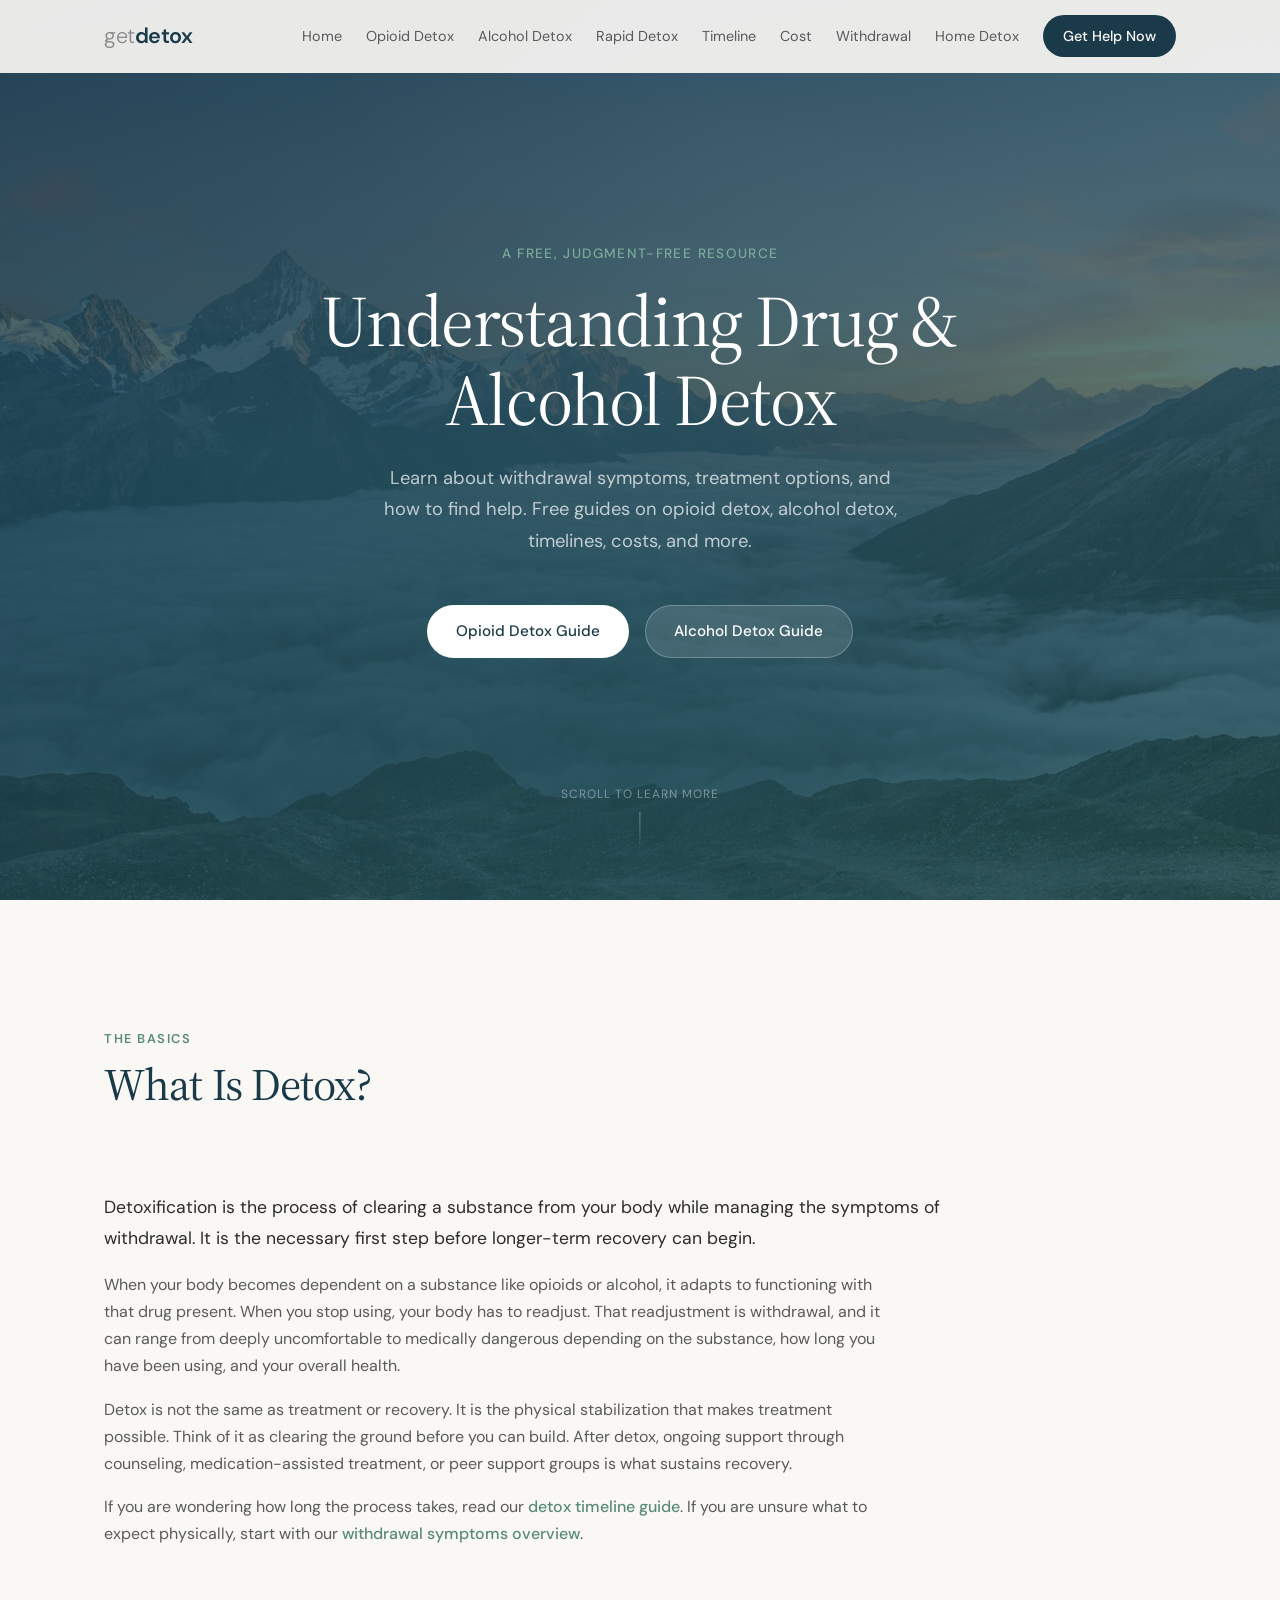
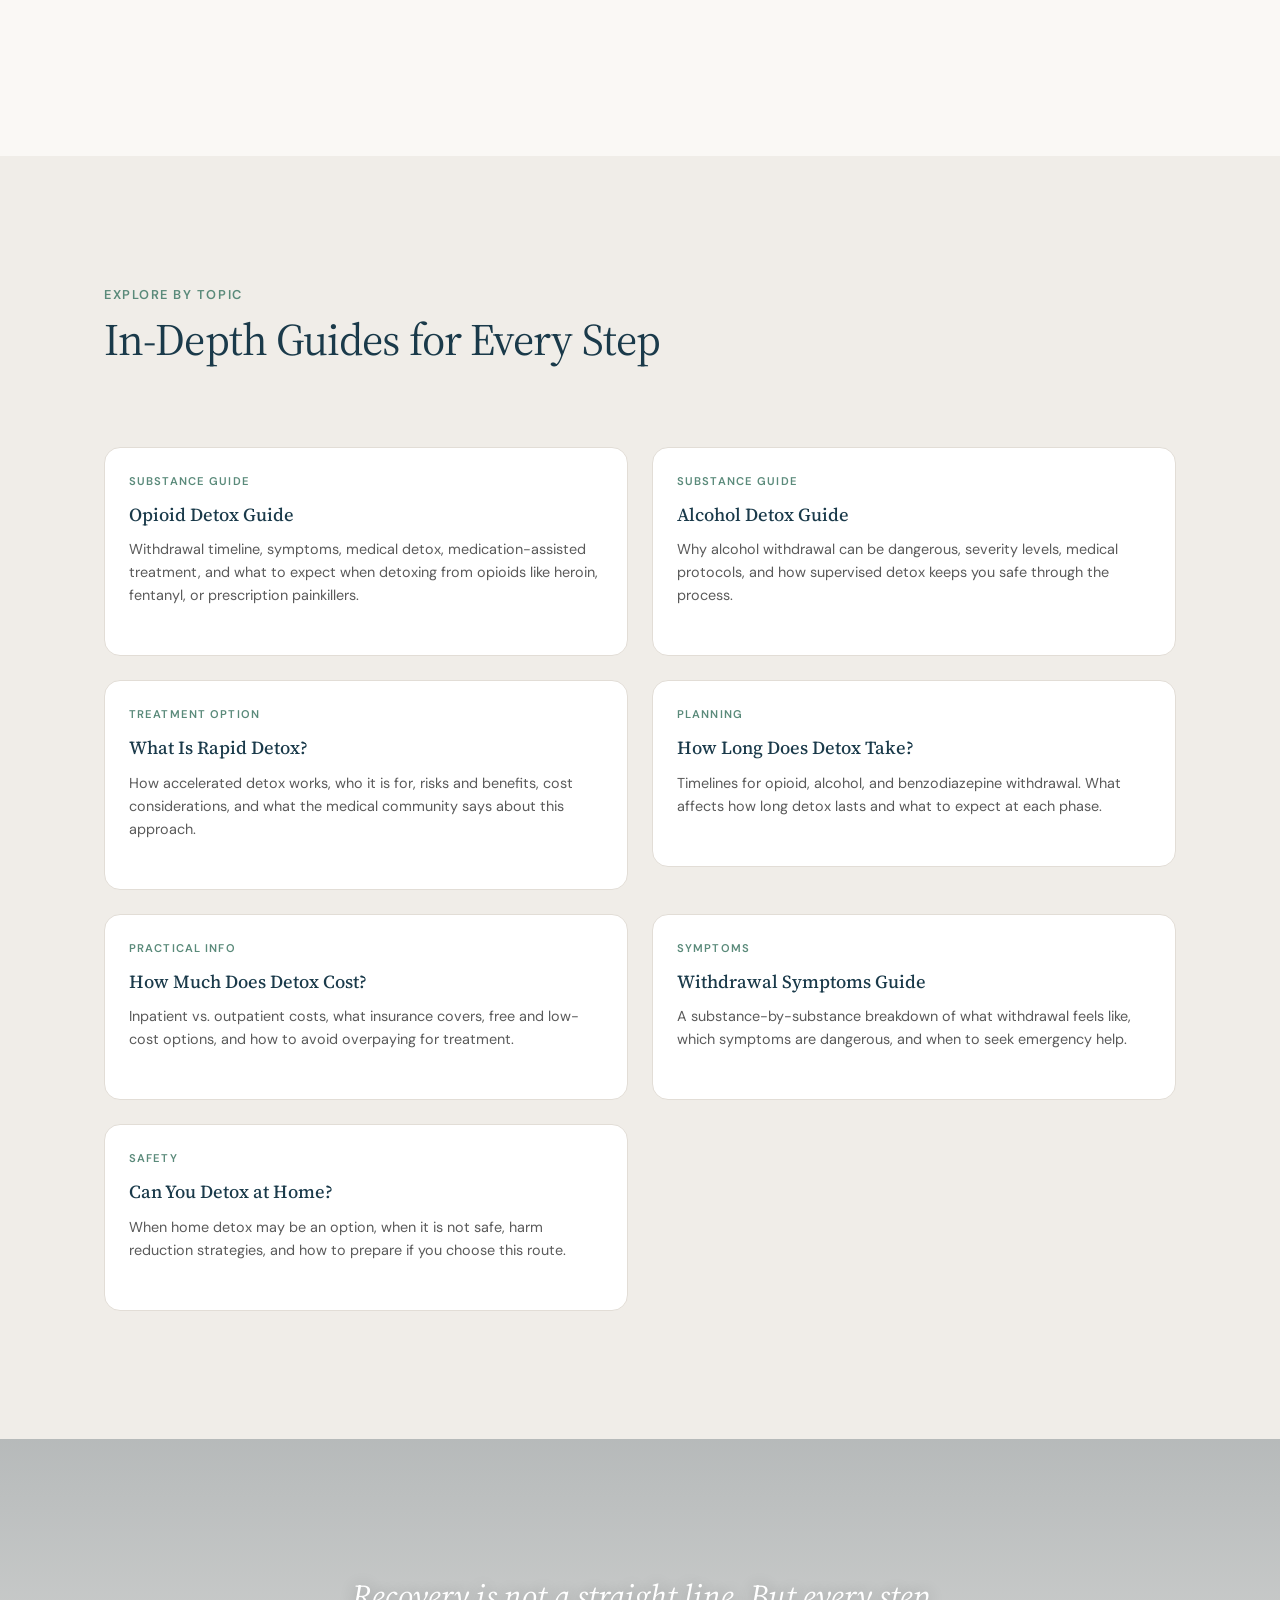
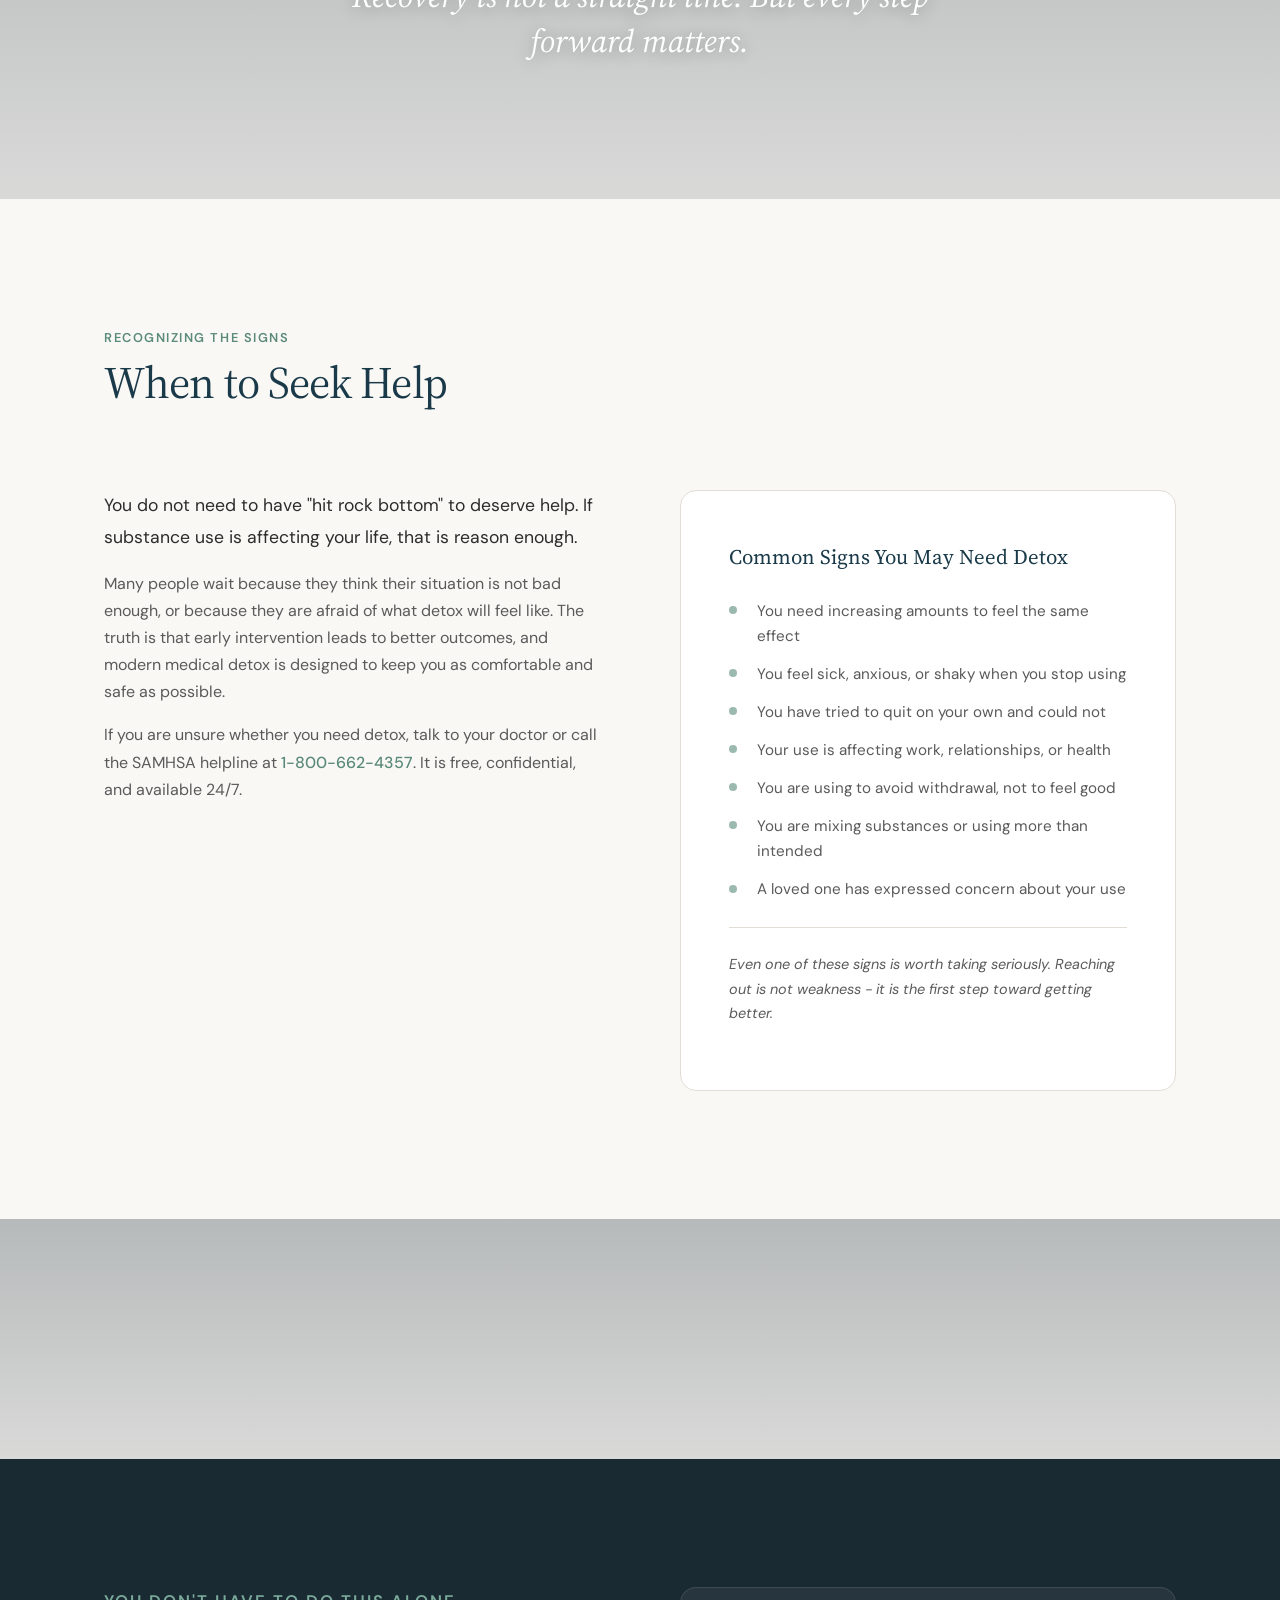
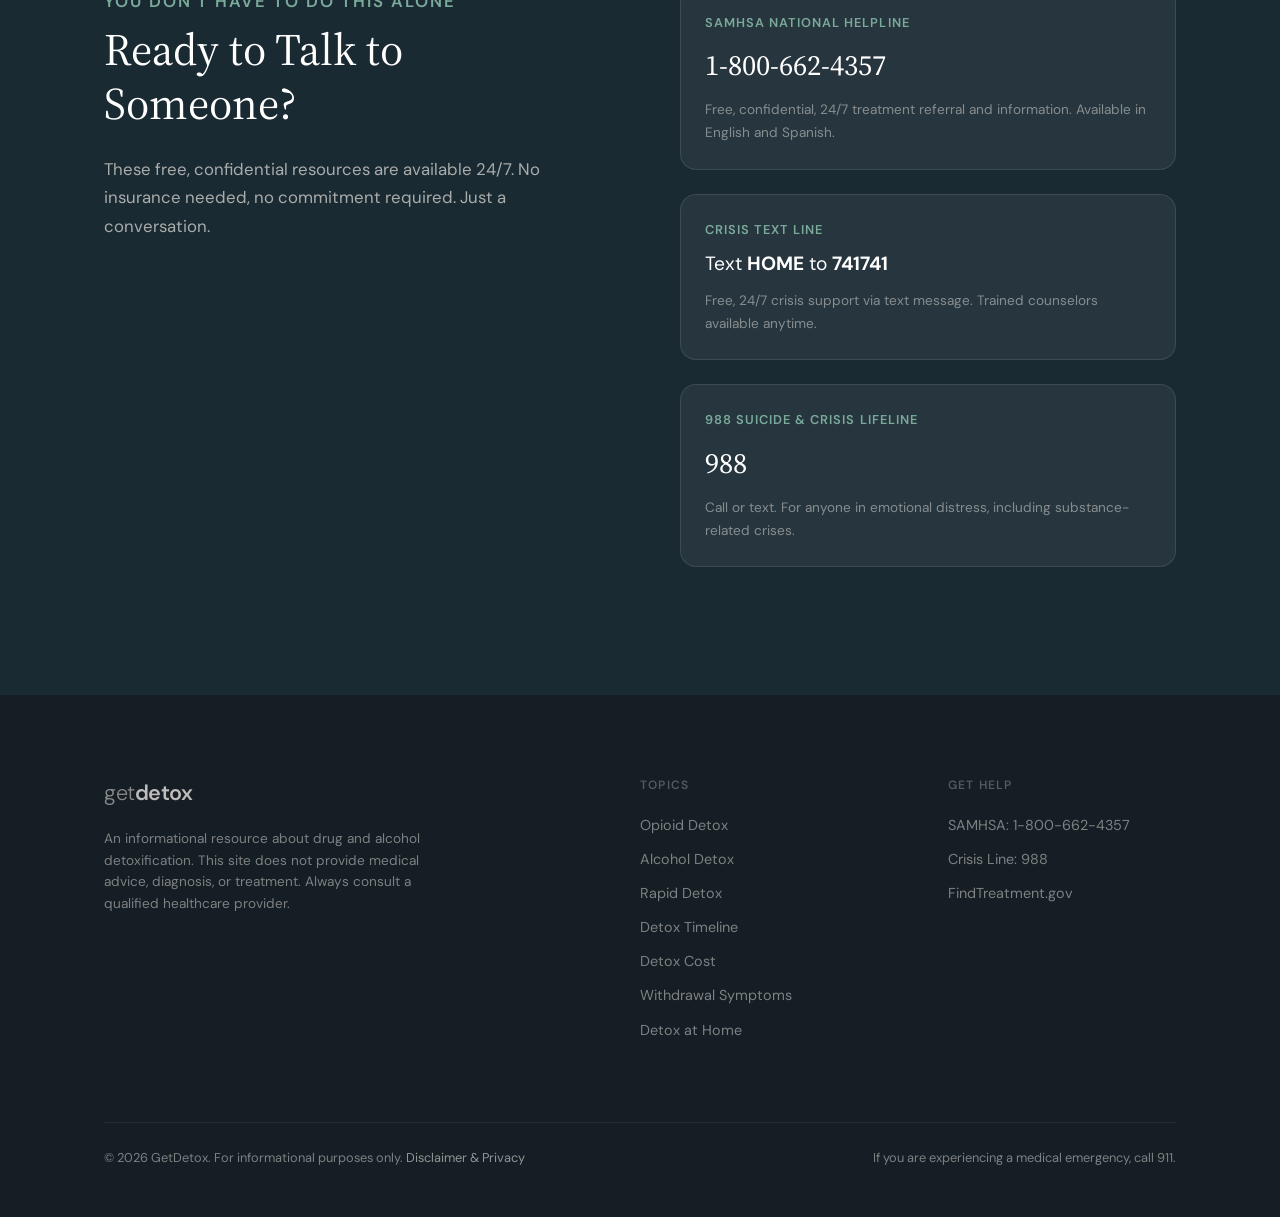
==== commit cfcf0845: "Add legal disclaimer, terms of use, and privacy policy page - Full 10-section legal page at /legal/ " ====
--- a/GetDetox/Website/index.html
+++ b/GetDetox/Website/index.html
@@ -323,7 +323,7 @@
         </div>
       </div>
       <div class="footer-bottom">
-        <p>&copy; 2026 GetDetox. For informational purposes only.</p>
+        <p>&copy; 2026 GetDetox. For informational purposes only. <a href="/legal/" style="color: rgba(232, 228, 223, 0.6);">Disclaimer &amp; Privacy</a></p>
         <p>If you are experiencing a medical emergency, call 911.</p>
       </div>
     </div>
--- a/GetDetox/Website/styles.css
+++ b/GetDetox/Website/styles.css
@@ -362,6 +362,37 @@
   color: #ffffff;
 }
 
+/* Photo background headers on subpages */
+.section-hero,
+.section-hero * {
+  color: #ffffff;
+}
+
+.section-hero .section-tag {
+  color: var(--color-accent-light) !important;
+}
+
+.section-hero h1,
+.section-hero .section-header h1,
+.section-hero .section-header h2 {
+  color: #ffffff !important;
+  font-family: var(--font-display);
+  text-shadow: 0 2px 12px rgba(0, 0, 0, 0.3);
+}
+
+.section-hero p,
+.section-hero .lead,
+.section-hero .content-block .lead,
+.section-hero .content-block p {
+  color: rgba(255, 255, 255, 0.75) !important;
+  text-shadow: 0 1px 8px rgba(0, 0, 0, 0.2);
+}
+
+.section-hero .breadcrumb,
+.section-hero .breadcrumb a {
+  color: rgba(255, 255, 255, 0.5) !important;
+}
+
 /* ---- Content Blocks ---- */
 
 .content-block {
@@ -973,6 +1004,8 @@
     padding: var(--space-md);
     border-bottom: 1px solid var(--color-border);
     gap: 0;
+    max-height: 80vh;
+    overflow-y: auto;
   }
 
   .nav-links.open {
@@ -980,9 +1013,10 @@
   }
 
   .nav-links a {
-    padding: 0.75rem 0;
+    padding: 0.85rem 0;
     border-bottom: 1px solid var(--color-border);
     width: 100%;
+    font-size: 1rem;
   }
 
   .nav-links a:last-child {
@@ -1024,11 +1058,15 @@
 
   .hero {
     min-height: 90vh;
-    padding: 8rem var(--space-md) var(--space-2xl);
+    padding: 7rem var(--space-md) var(--space-xl);
   }
 
   .hero h1 {
-    font-size: 2.4rem;
+    font-size: 2.2rem;
+  }
+
+  .hero-sub {
+    font-size: 1rem;
   }
 
   .hero-actions {
@@ -1039,11 +1077,66 @@
   .btn {
     width: 100%;
     justify-content: center;
-    max-width: 280px;
-  }
-
+    max-width: 320px;
+    padding: 0.9rem 1.8rem;
+    font-size: 1rem;
+  }
+
+  /* Subpage headers on mobile */
+  .section-hero h1,
+  .page-header h1 {
+    font-size: 1.8rem;
+    line-height: 1.2;
+  }
+
+  .section-hero .lead,
+  .page-header .page-intro {
+    font-size: 0.95rem;
+  }
+
+  /* Section spacing on mobile */
+  .section {
+    padding: var(--space-xl) 0;
+  }
+
+  .section-header {
+    margin-bottom: var(--space-lg);
+  }
+
+  .section-header h2 {
+    font-size: 1.6rem;
+  }
+
+  .content-block h3 {
+    font-size: 1.25rem;
+  }
+
+  /* Cards - better touch targets and spacing */
+  .card {
+    padding: var(--space-md);
+  }
+
+  .timeline-item {
+    padding: var(--space-md);
+  }
+
+  /* Help section on mobile */
+  .help-phone {
+    font-size: 1.5rem;
+  }
+
+  .help-content h2 {
+    font-size: 1.8rem;
+  }
+
+  /* Footer */
   .footer-inner {
     grid-template-columns: 1fr;
+  }
+
+  .footer-links a {
+    padding: 0.3rem 0;
+    font-size: 0.95rem;
   }
 
   .footer-bottom {
@@ -1052,7 +1145,30 @@
     text-align: center;
   }
 
-  .section {
-    padding: var(--space-xl) 0;
-  }
-}
+  /* Callout and warning on mobile */
+  .callout {
+    padding: var(--space-md);
+  }
+
+  .warning-banner {
+    padding: var(--space-md);
+  }
+
+  /* Info card on mobile */
+  .info-card {
+    padding: var(--space-md);
+  }
+
+  /* Image breaks on mobile */
+  .image-break-content blockquote {
+    font-size: 1.2rem;
+    padding: 0 var(--space-sm);
+  }
+
+  /* Styled lists - more tap space */
+  .check-list li,
+  .styled-list li {
+    margin-bottom: 1rem;
+    font-size: 0.95rem;
+  }
+}
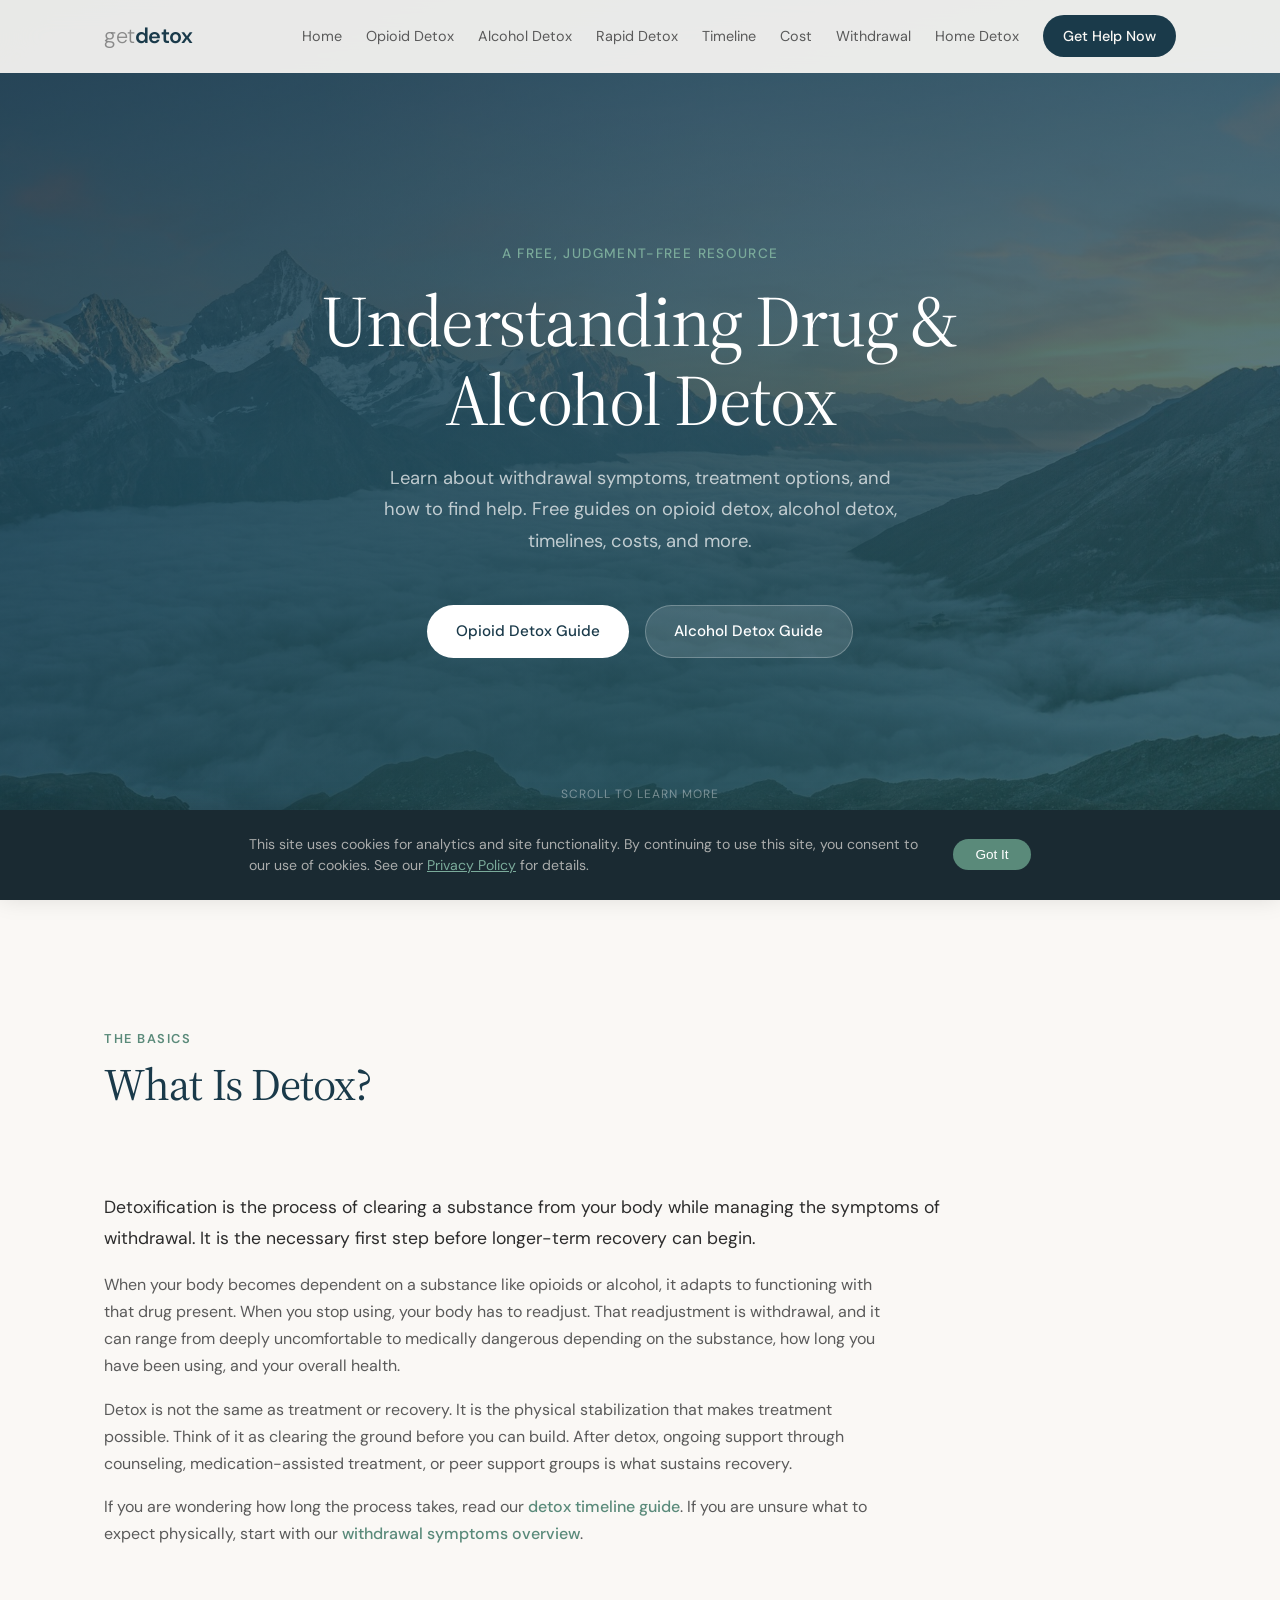
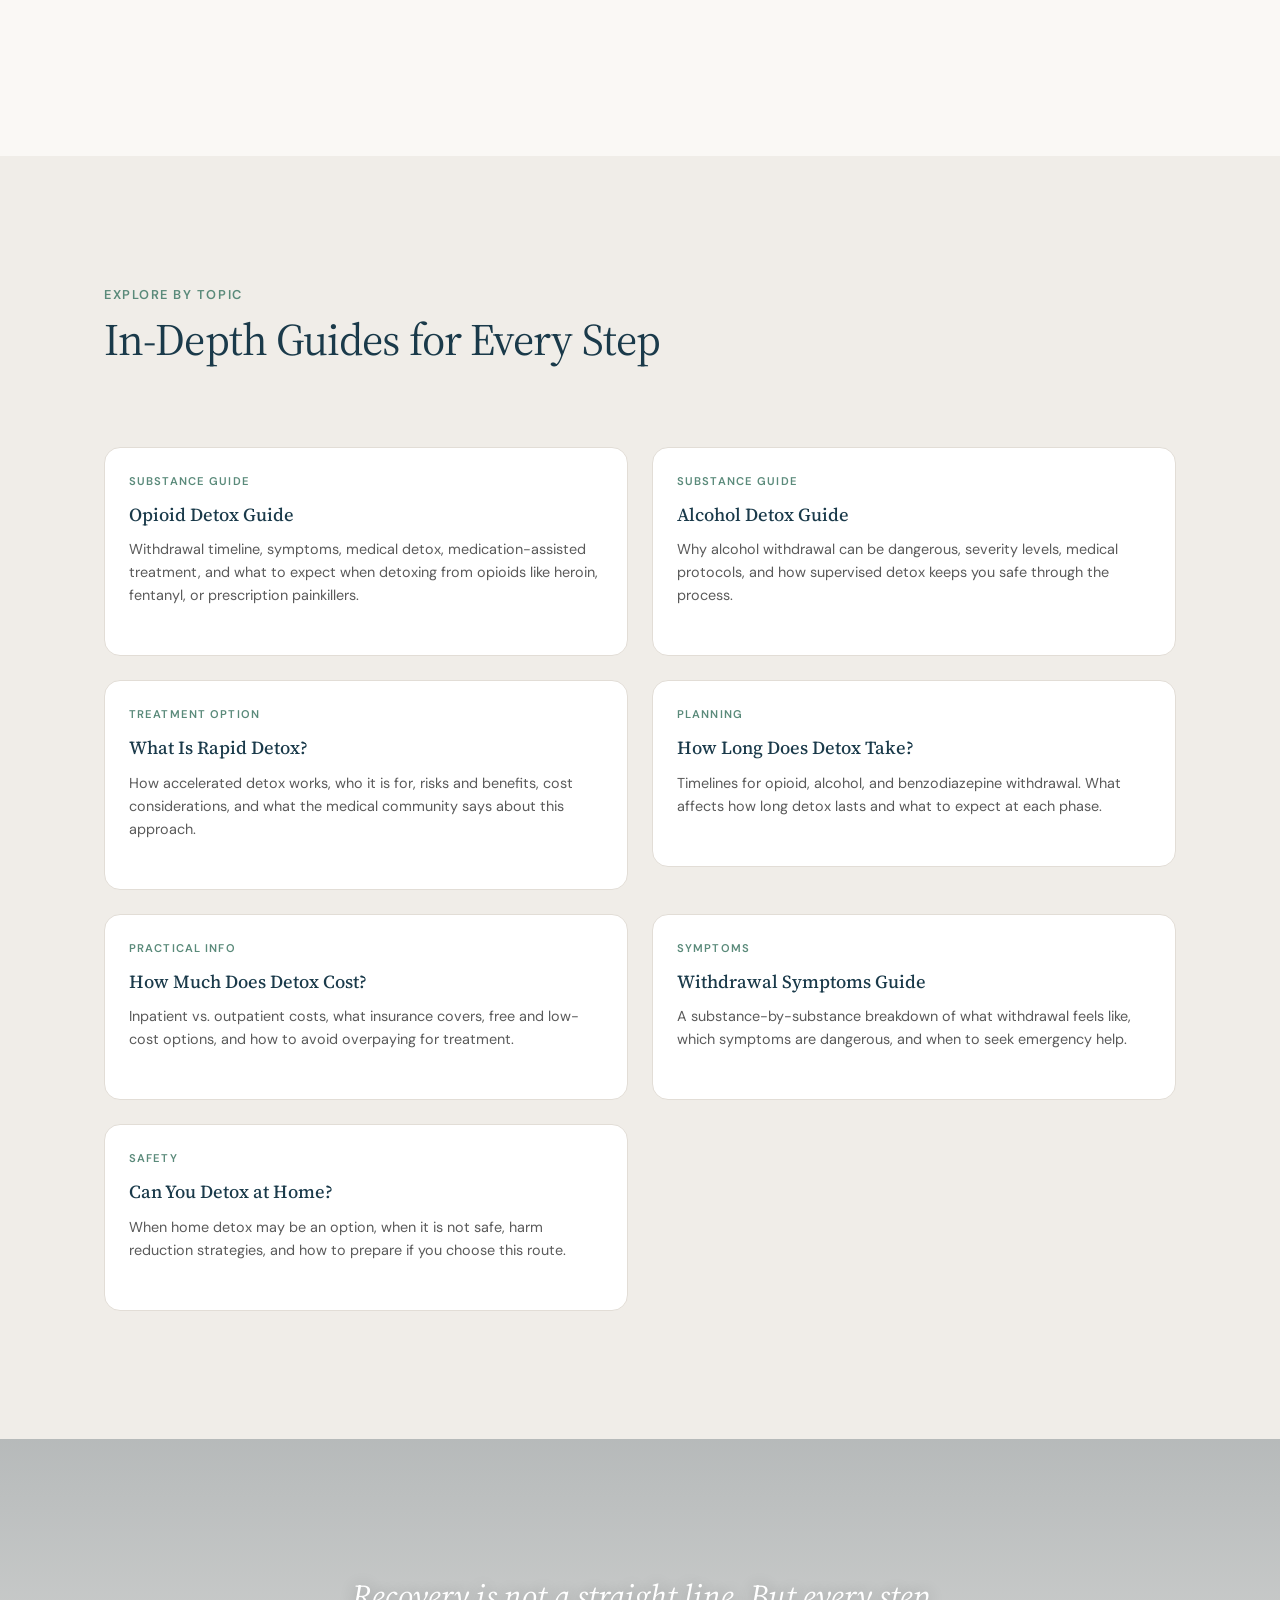
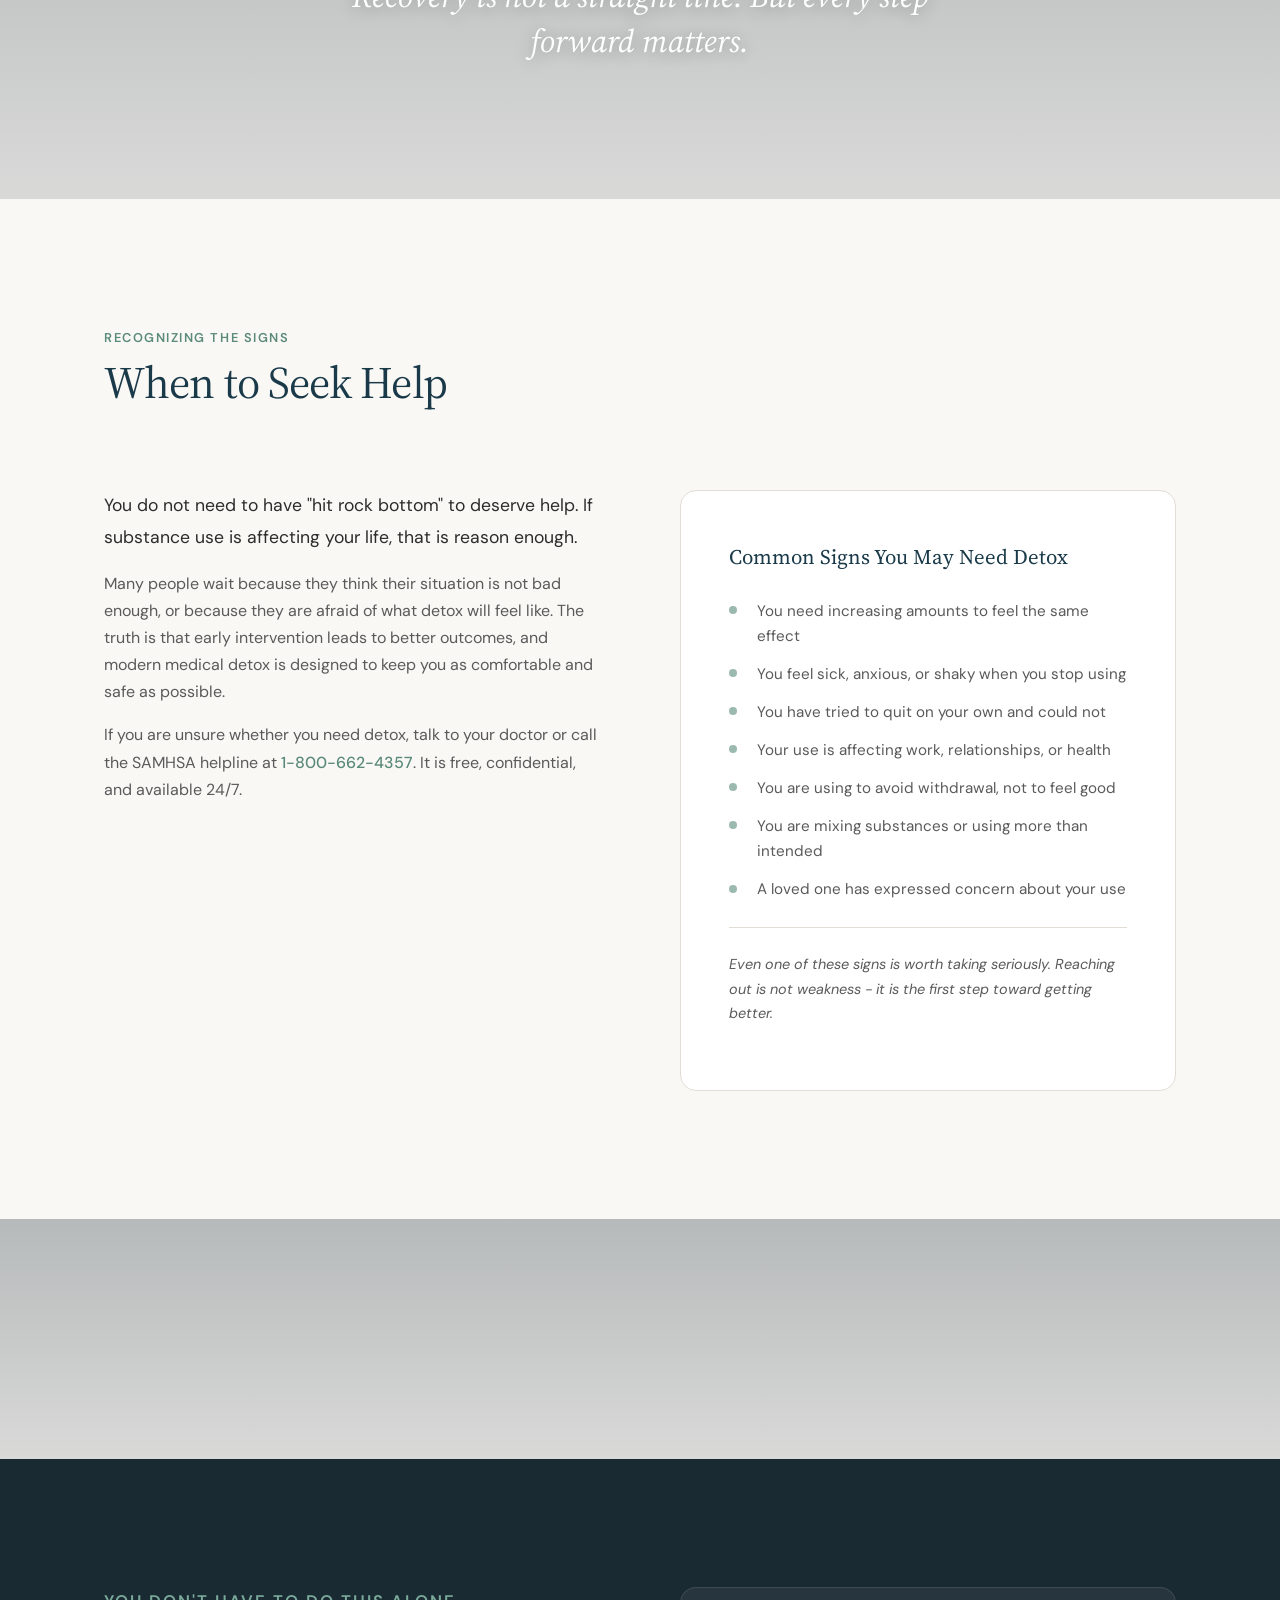
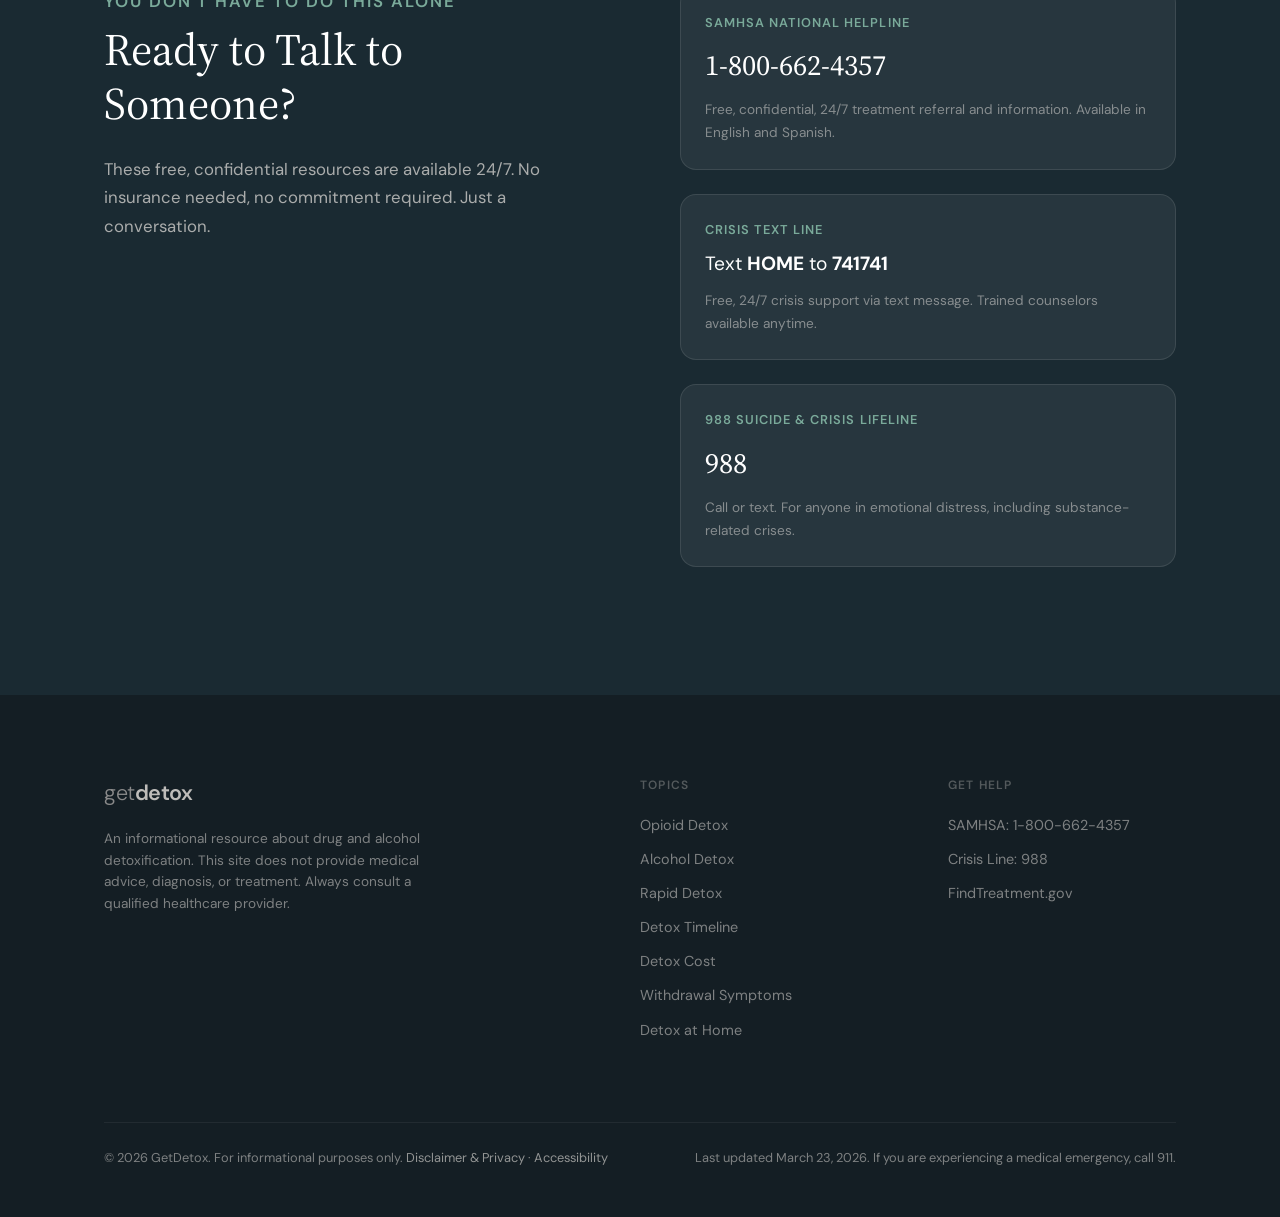
==== commit 2d91f836: "Add legal compliance updates: contact info, cookie banner, affiliate disclosure, accessibility state" ====
--- a/GetDetox/Website/index.html
+++ b/GetDetox/Website/index.html
@@ -323,8 +323,8 @@
         </div>
       </div>
       <div class="footer-bottom">
-        <p>&copy; 2026 GetDetox. For informational purposes only. <a href="/legal/" style="color: rgba(232, 228, 223, 0.6);">Disclaimer &amp; Privacy</a></p>
-        <p>If you are experiencing a medical emergency, call 911.</p>
+        <p>&copy; 2026 GetDetox. For informational purposes only. <a href="/legal/" style="color: rgba(232, 228, 223, 0.6);">Disclaimer &amp; Privacy</a> &middot; <a href="/legal/#s12" style="color: rgba(232, 228, 223, 0.6);">Accessibility</a></p>
+        <p>Last updated March 23, 2026. If you are experiencing a medical emergency, call 911.</p>
       </div>
     </div>
   </footer>
--- a/GetDetox/Website/styles.css
+++ b/GetDetox/Website/styles.css
@@ -952,6 +952,68 @@
   color: var(--color-accent-light);
 }
 
+/* ---- Cookie Banner ---- */
+
+.cookie-banner {
+  position: fixed;
+  bottom: 0;
+  left: 0;
+  right: 0;
+  z-index: 200;
+  background: var(--color-dark-bg);
+  color: var(--color-dark-text);
+  padding: var(--space-md) var(--space-lg);
+  display: flex;
+  align-items: center;
+  justify-content: center;
+  gap: var(--space-md);
+  font-size: 0.88rem;
+  line-height: 1.5;
+  box-shadow: 0 -4px 24px rgba(0, 0, 0, 0.15);
+  transform: translateY(100%);
+  transition: transform 0.4s ease;
+}
+
+.cookie-banner.visible {
+  transform: translateY(0);
+}
+
+.cookie-banner p {
+  max-width: 680px;
+  color: rgba(232, 228, 223, 0.7);
+}
+
+.cookie-banner a {
+  color: var(--color-accent-light);
+  text-decoration: underline;
+}
+
+.cookie-banner button {
+  background: var(--color-accent);
+  color: #ffffff;
+  border: none;
+  padding: 0.5rem 1.4rem;
+  border-radius: 100px;
+  font-size: 0.85rem;
+  font-weight: 500;
+  cursor: pointer;
+  white-space: nowrap;
+  transition: background var(--transition);
+}
+
+.cookie-banner button:hover {
+  background: var(--color-accent-light);
+}
+
+@media (max-width: 680px) {
+  .cookie-banner {
+    flex-direction: column;
+    gap: var(--space-sm);
+    padding: var(--space-md);
+    text-align: center;
+  }
+}
+
 /* ---- Animations ---- */
 
 .fade-up {
